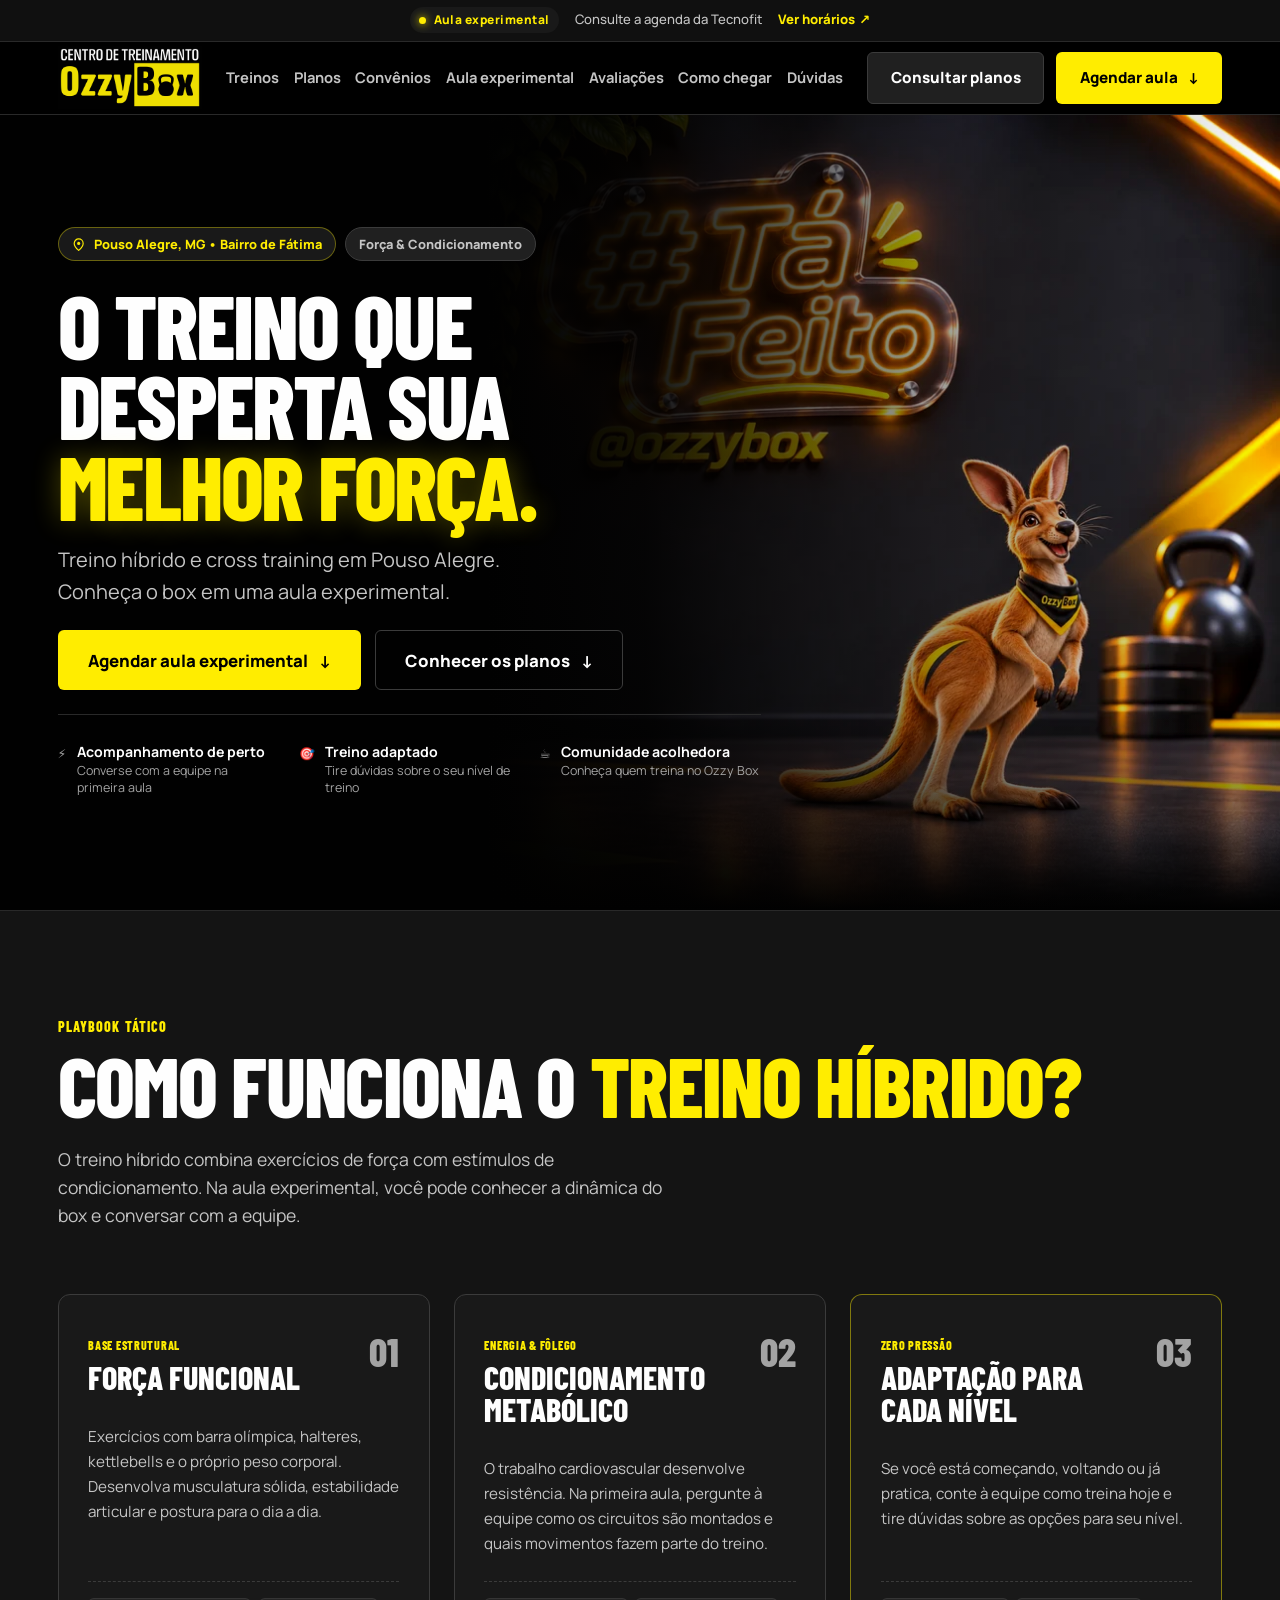
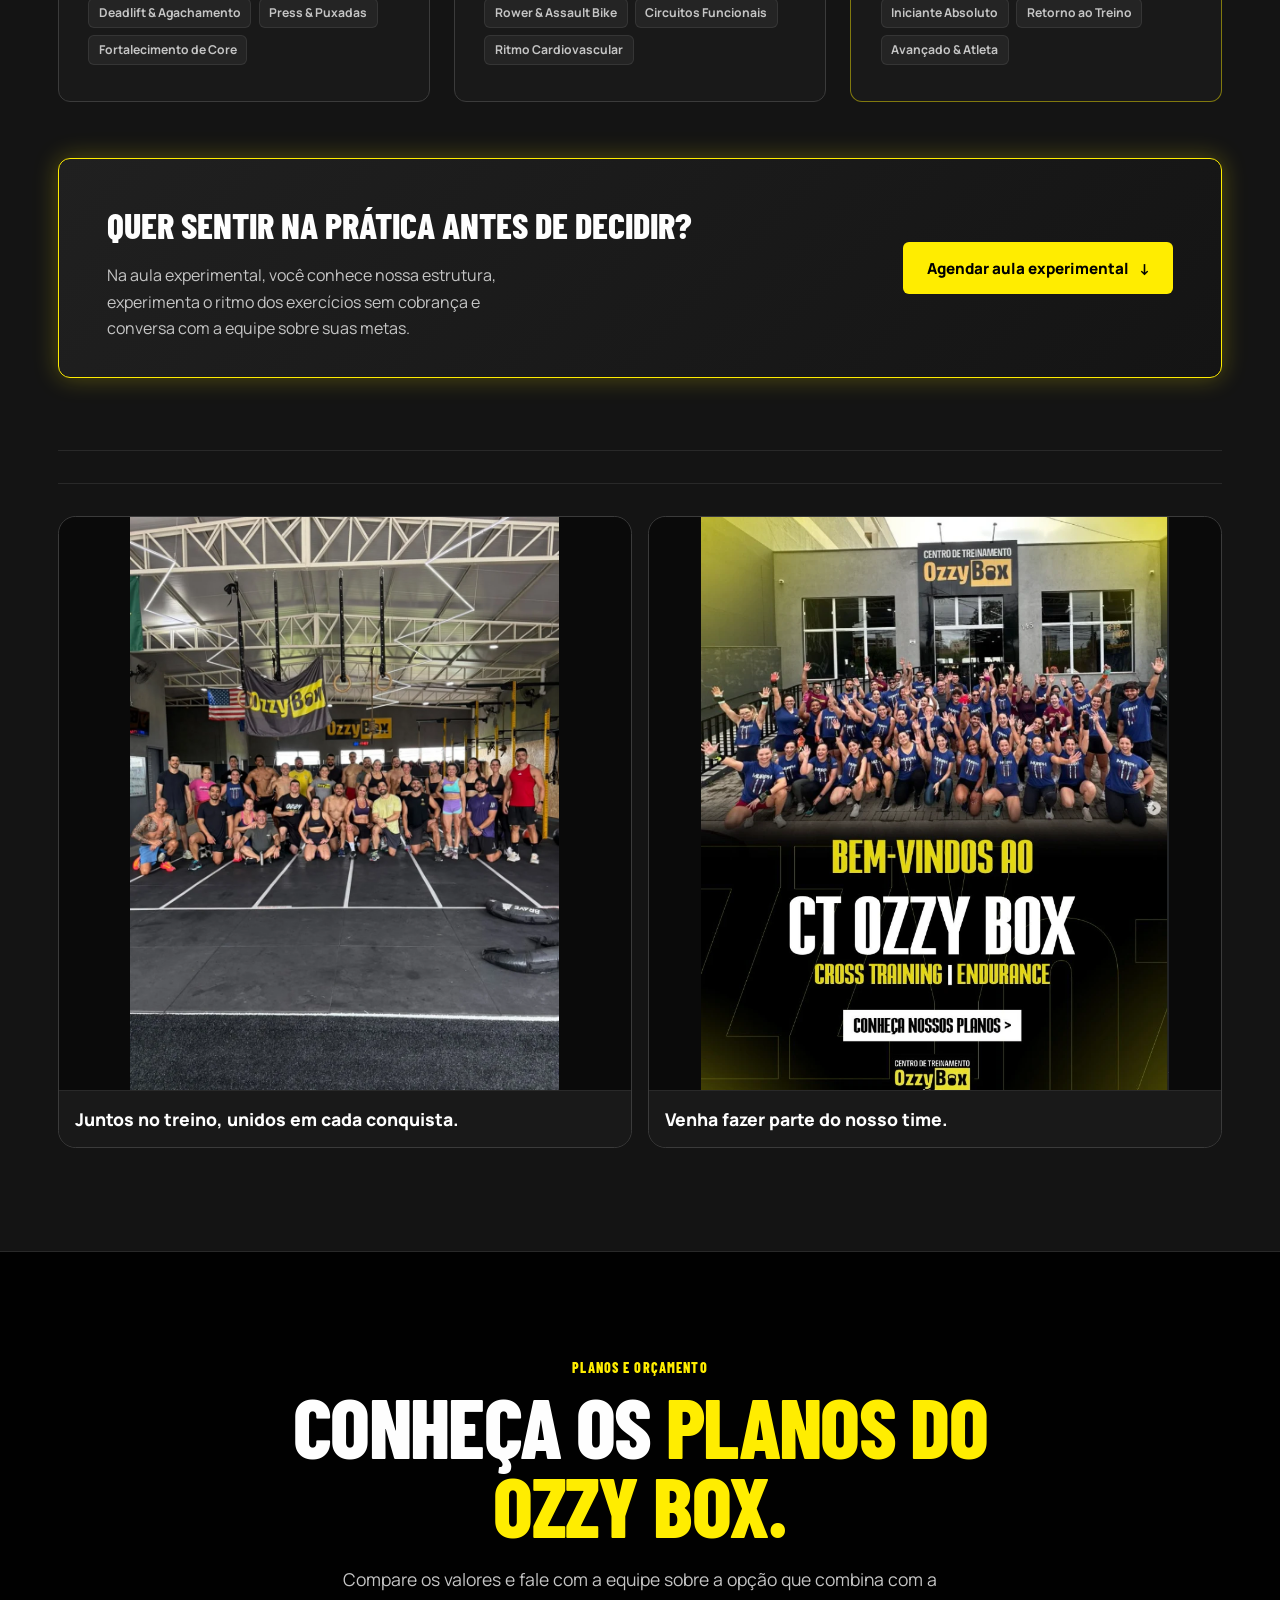
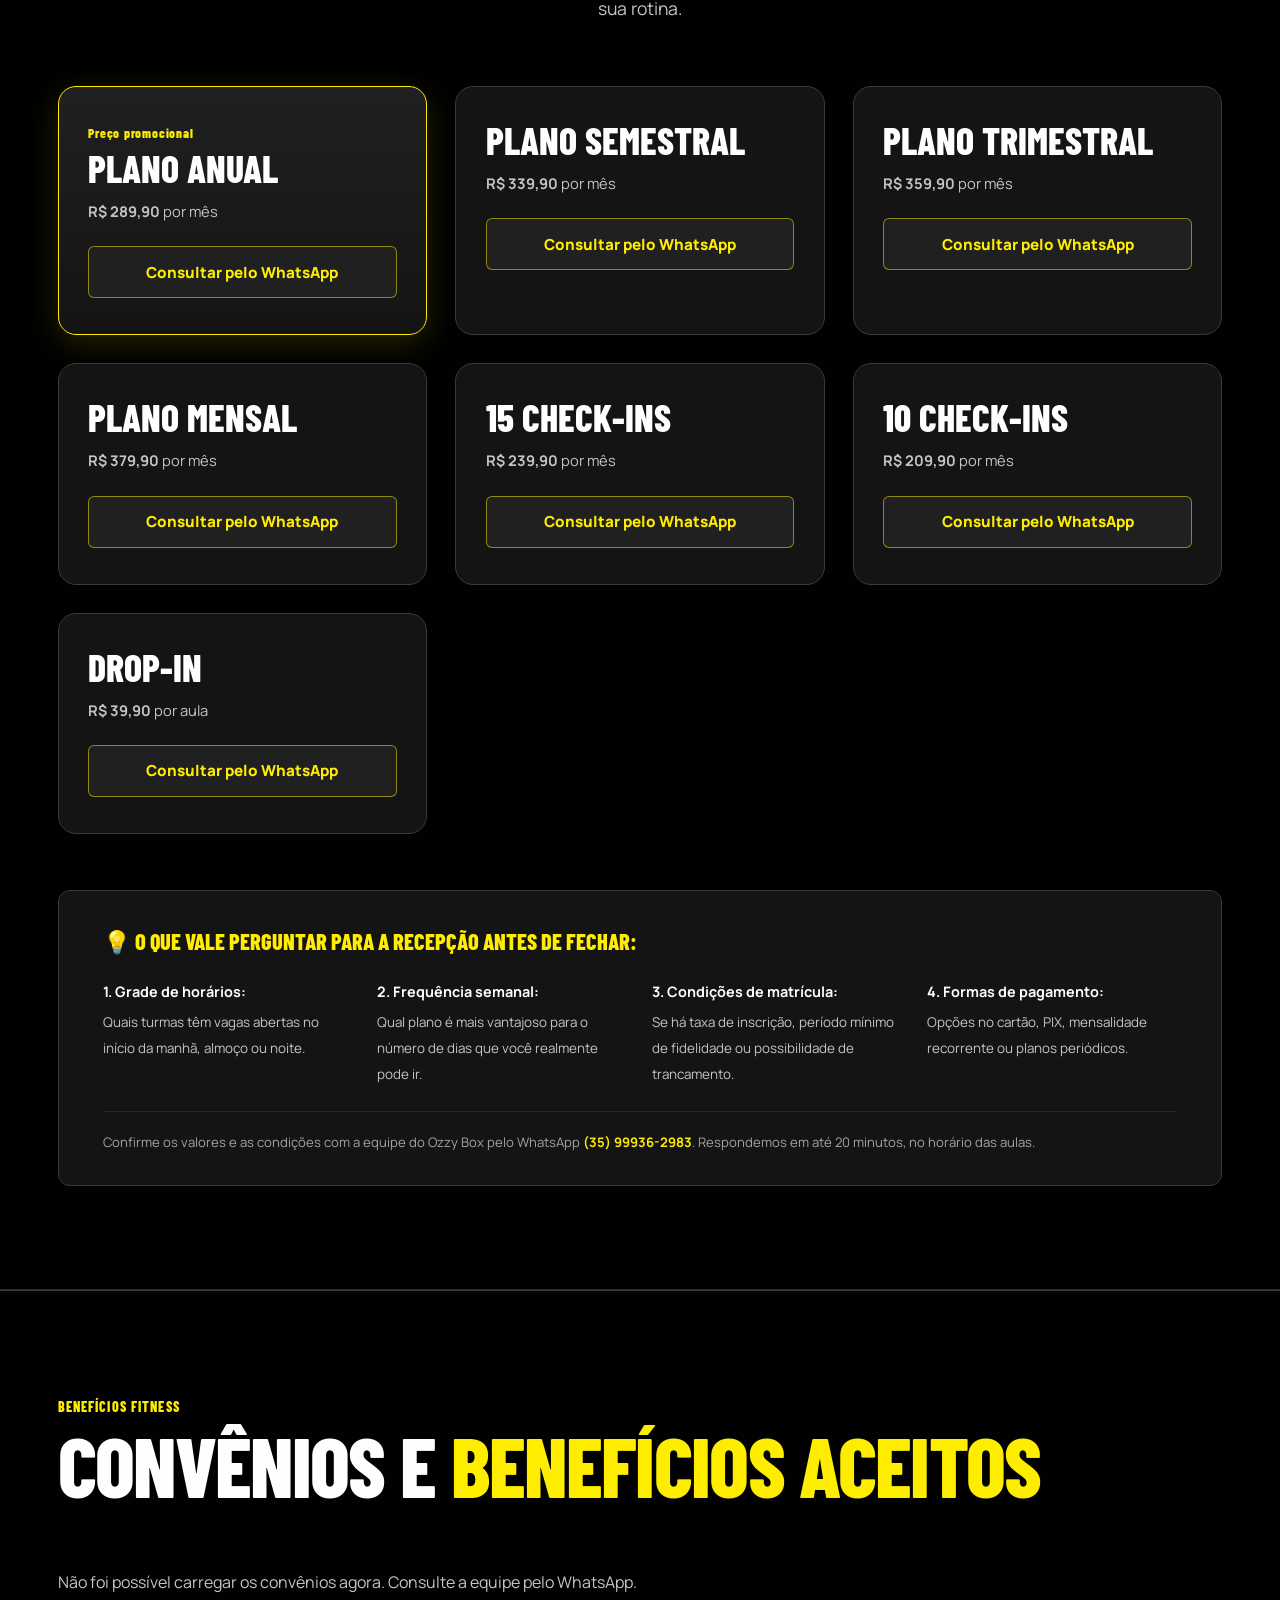
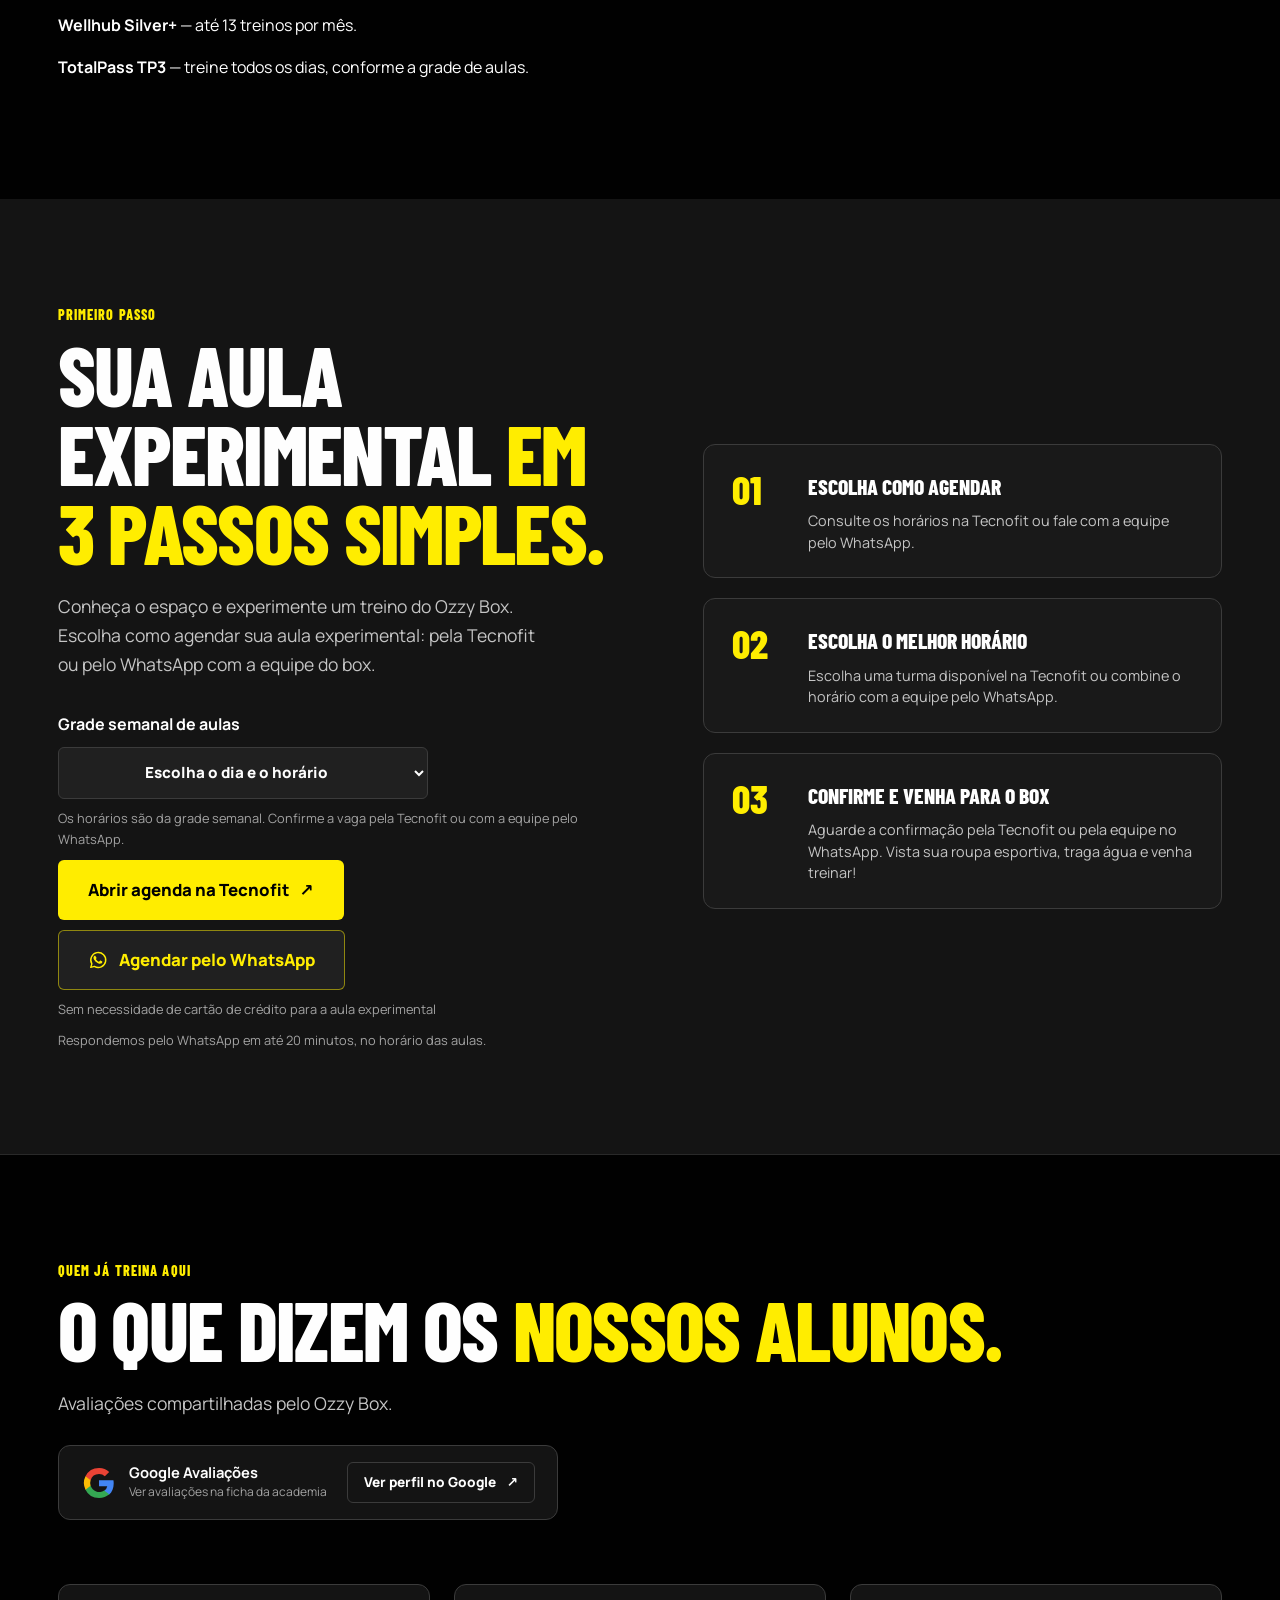
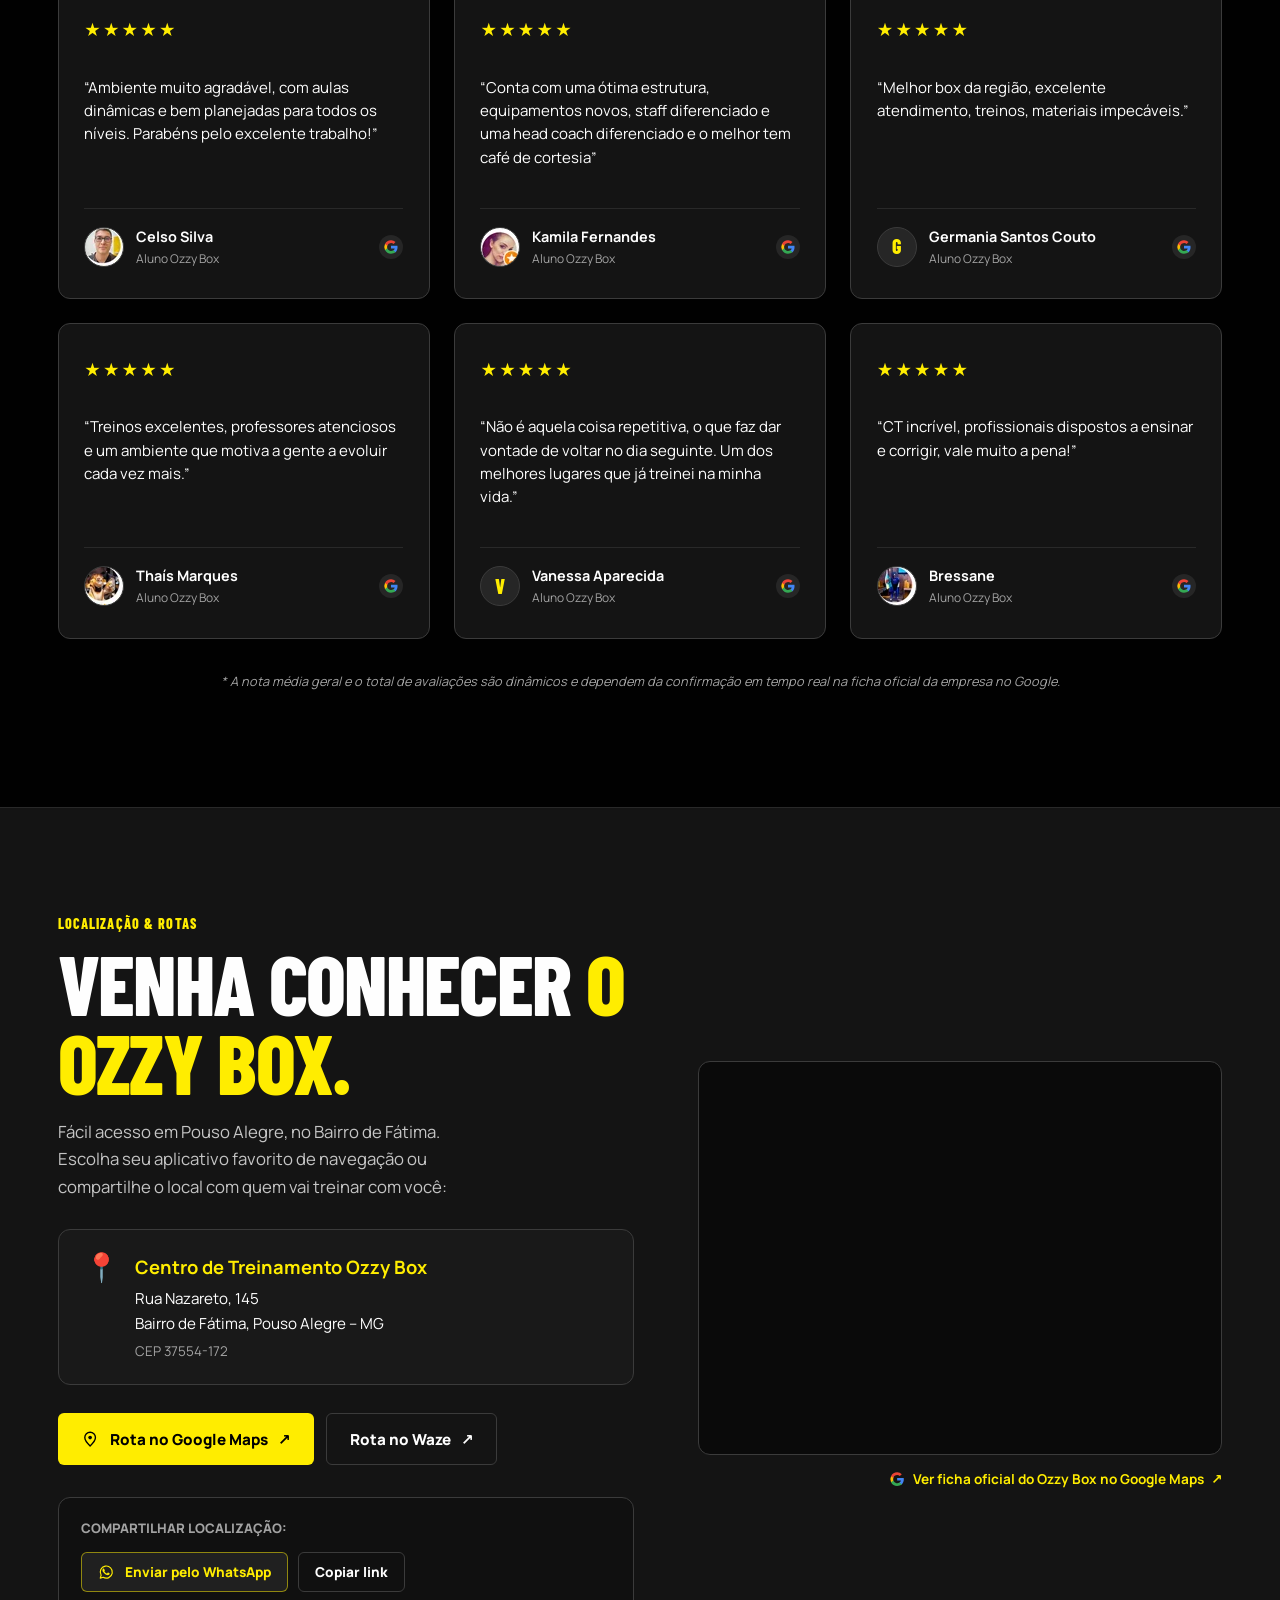
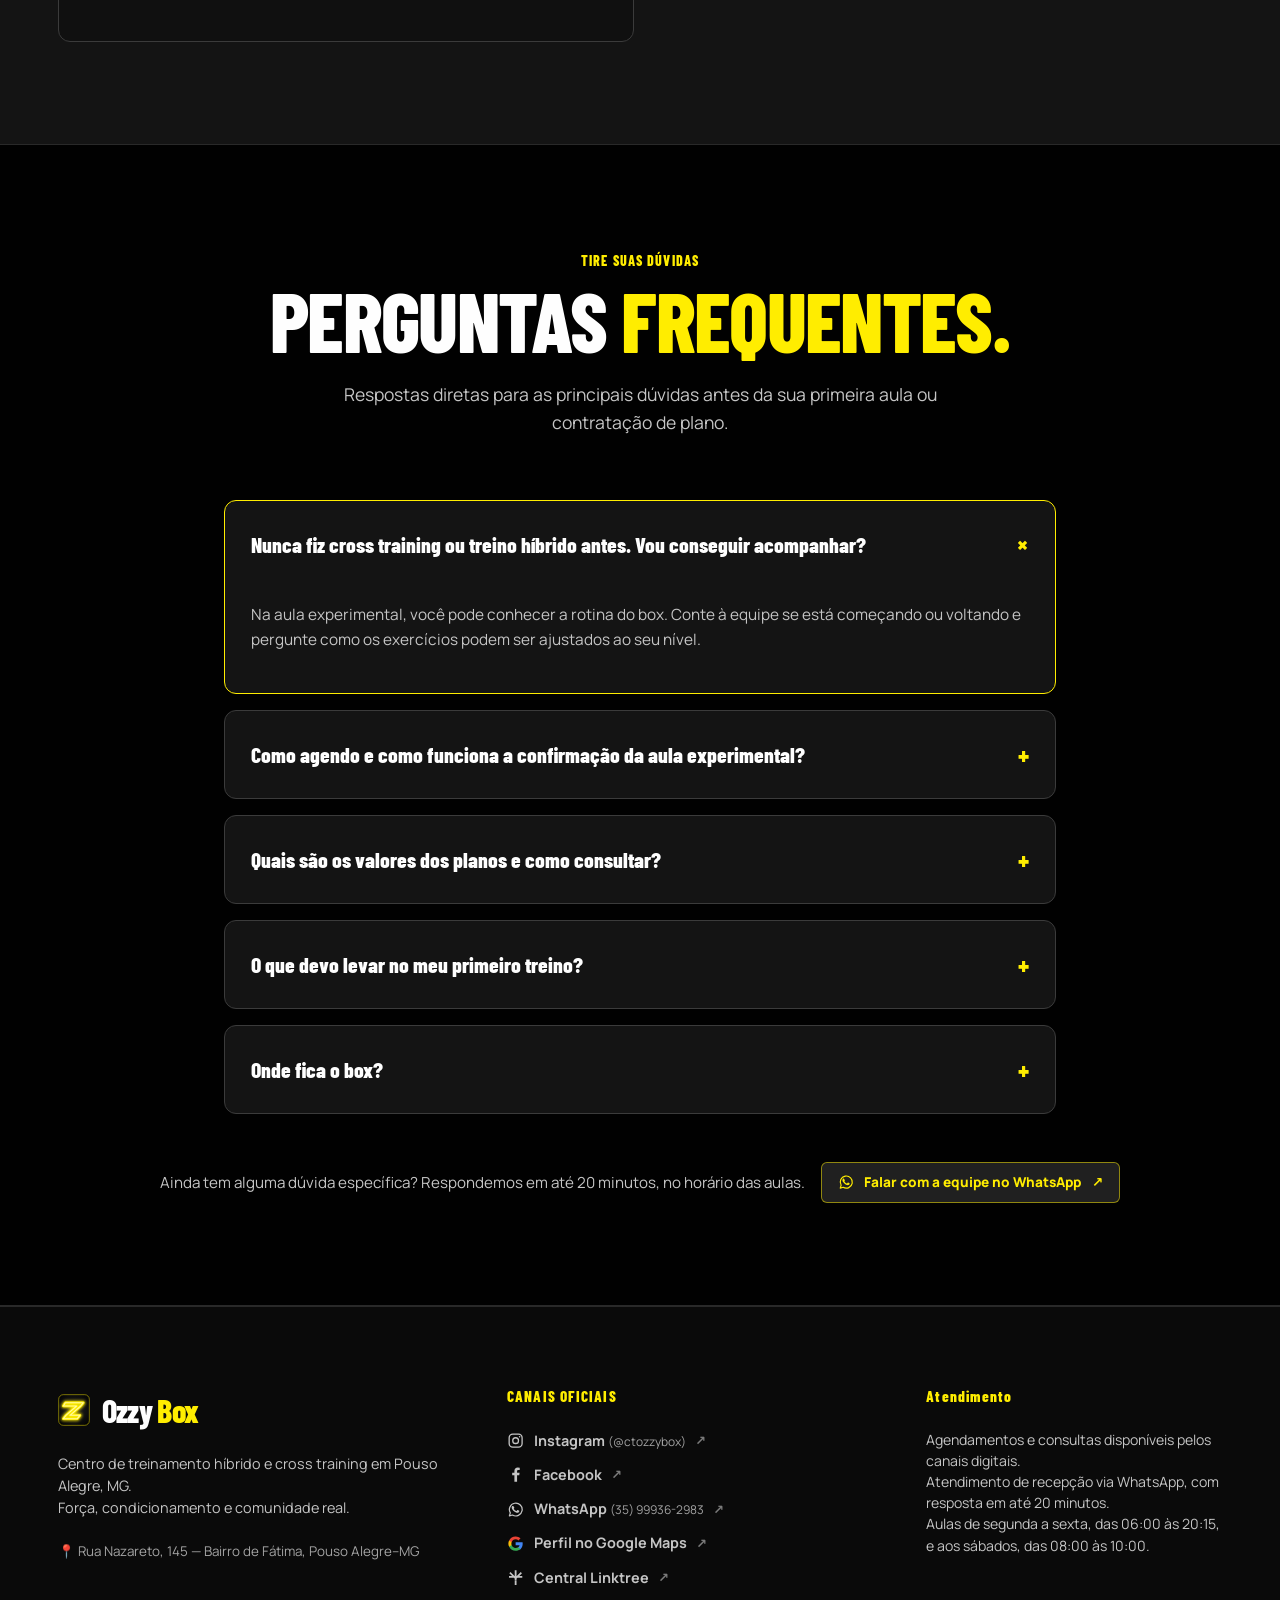
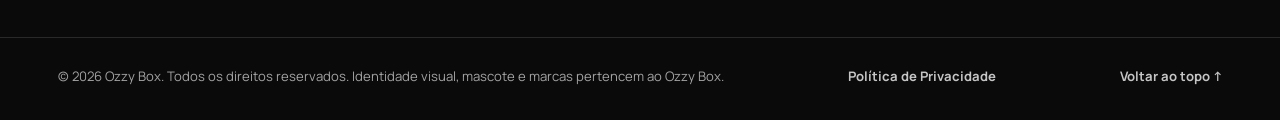
==== index.html @ d25b9f48 "Adiciona arte de boas-vindas ao lado da foto da equipe" ====
<!doctype html>
<html lang="pt-BR">
<head>
  <meta charset="utf-8">
  <meta name="viewport" content="width=device-width, initial-scale=1">
  <meta name="description" content="Ozzy Box — Centro de treinamento híbrido e cross training em Pouso Alegre, MG. Agende sua aula experimental na Tecnofit e consulte planos pelo WhatsApp.">
  <link rel="canonical" href="https://ctozzybox.com.br/">
  <meta property="og:url" content="https://ctozzybox.com.br/">
  <meta property="og:image" content="https://ctozzybox.com.br/assets/compartilhamento.jpg">
  <meta property="og:image:width" content="1200">
  <meta property="og:image:height" content="1200">
  <meta property="og:image:type" content="image/jpeg">
  <meta property="og:image:alt" content="Mascote canguru do Ozzy Box ao lado do letreiro Tá Feito.">
  <meta name="theme-color" content="#010101">
  <meta property="og:title" content="Ozzy Box | Treino Híbrido em Pouso Alegre">
  <meta property="og:description" content="Força, condicionamento e comunidade em Pouso Alegre. Agende sua aula experimental e encontre o plano certo para a sua rotina.">
  <meta property="og:type" content="website">
  <meta property="og:locale" content="pt_BR">
  <meta property="og:site_name" content="Ozzy Box">
  <meta name="twitter:card" content="summary">
  <meta name="twitter:title" content="Ozzy Box | Treino Híbrido em Pouso Alegre">
  <meta name="twitter:image" content="https://ctozzybox.com.br/assets/compartilhamento.jpg">
  <link rel="icon" href="assets/mark.svg" type="image/svg+xml">
  <link rel="stylesheet" href="style.css?v=20261114">
  <script type="application/ld+json">
  {
    "@context": "https://schema.org",
    "@type": "ExerciseGym",
    "@id": "https://ctozzybox.com.br/#academia",
    "name": "Centro de Treinamento Ozzy Box",
    "alternateName": "Ozzy Box",
    "url": "https://ctozzybox.com.br/",
    "image": "https://ctozzybox.com.br/assets/compartilhamento.jpg",
    "logo": "https://ctozzybox.com.br/assets/logo-ozzybox.png",
    "priceRange": "R$ 39,90 – R$ 379,90",
    "currenciesAccepted": "BRL",
    "description": "Centro de treinamento híbrido e cross training em Pouso Alegre, MG.",
    "telephone": "+55-35-99936-2983",
    "address": {
      "@type": "PostalAddress",
      "streetAddress": "Rua Nazareto, 145, Bairro de Fátima",
      "addressLocality": "Pouso Alegre",
      "addressRegion": "MG",
      "postalCode": "37554-172",
      "addressCountry": "BR"
    },
    "geo": {
      "@type": "GeoCoordinates",
      "latitude": -22.2260515,
      "longitude": -45.922969
    },
    "openingHoursSpecification": [
      {
        "@type": "OpeningHoursSpecification",
        "dayOfWeek": ["Monday", "Tuesday", "Wednesday", "Thursday", "Friday"],
        "opens": "06:00",
        "closes": "21:15"
      },
      {
        "@type": "OpeningHoursSpecification",
        "dayOfWeek": "Saturday",
        "opens": "08:00",
        "closes": "11:00"
      }
    ],
    "hasMap": "https://share.google/g6cbvBqnA2j05sSpQ",
    "sameAs": [
      "https://www.instagram.com/ctozzybox/",
      "https://www.facebook.com/profile.php?id=61562041643680",
      "https://linktr.ee/ctozzybox",
      "https://share.google/g6cbvBqnA2j05sSpQ"
    ]
  }
  </script>
  <script type="application/ld+json">
{
  "@context": "https://schema.org",
  "@type": "FAQPage",
  "mainEntity": [
    {
      "@type": "Question",
      "name": "Nunca fiz cross training ou treino híbrido antes. Vou conseguir acompanhar?",
      "acceptedAnswer": {
        "@type": "Answer",
        "text": "Na aula experimental, você pode conhecer a rotina do box. Conte à equipe se está começando ou voltando e pergunte como os exercícios podem ser ajustados ao seu nível."
      }
    },
    {
      "@type": "Question",
      "name": "Como agendo e como funciona a confirmação da aula experimental?",
      "acceptedAnswer": {
        "@type": "Answer",
        "text": "Na seção Aula experimental, escolha a Tecnofit para consultar horários e confirmar na plataforma ou fale com a equipe pelo WhatsApp para combinar a aula."
      }
    },
    {
      "@type": "Question",
      "name": "Quais são os valores dos planos e como consultar?",
      "acceptedAnswer": {
        "@type": "Answer",
        "text": "Os valores estão na seção Planos: do drop-in (R$ 39,90 por aula) ao plano mensal (R$ 379,90 por mês), com preço menor nos planos de maior duração. Em cada plano, o botão do WhatsApp abre uma mensagem pronta para a equipe confirmar condições de matrícula e formas de pagamento."
      }
    },
    {
      "@type": "Question",
      "name": "O que devo levar no meu primeiro treino?",
      "acceptedAnswer": {
        "@type": "Answer",
        "text": "Venha com roupa esportiva e traga sua garrafa de água. Se tiver outra dúvida sobre o que vestir ou levar, confirme com a equipe do Ozzy Box antes da aula."
      }
    },
    {
      "@type": "Question",
      "name": "Onde fica o box?",
      "acceptedAnswer": {
        "@type": "Answer",
        "text": "Estamos na Rua Nazareto, 145, no Bairro de Fátima em Pouso Alegre–MG (CEP 37554-172). Abra Como chegar para ver o mapa e escolher o aplicativo de rota."
      }
    }
  ]
}
  </script>
  <script src="site.js?v=20261114" defer></script>
  <script src="beneficios.js?v=20261114" defer></script>
  <title>Ozzy Box | Treino Híbrido e Cross Training em Pouso Alegre</title>
</head>
<body id="inicio">
  <a class="skip" href="#conteudo">Ir para o conteúdo principal</a>

  <!-- Ticker atlético estilo Oddball com status e aviso de vagas -->
  <aside class="top-ticker" aria-label="Avisos rápidos do Ozzy Box">
    <div class="shell ticker-inner">
      <span class="ticker-badge"><span class="ticker-pulse" aria-hidden="true"></span> Aula experimental</span>
      <span class="ticker-text">Consulte a agenda da Tecnofit</span>
      <a class="ticker-link" href="https://app.tecnofit.com.br/tfRedirect?u=03820F0F6B6A" target="_blank" rel="noopener noreferrer">Ver horários <span aria-hidden="true">↗</span></a>
    </div>
  </aside>

  <!-- Cabeçalho principal com navegação lógica e canal rápido -->
  <header class="header">
    <div class="shell header-inner">
      <a class="brand" href="#inicio" aria-label="Ozzy Box, início">
        <img src="assets/logo-ozzybox.png" alt="" width="840" height="364">
      </a>

      <nav class="nav" aria-label="Navegação principal">
        <a href="#treinos">Treinos</a>
        <a href="#planos">Planos</a>
        <a href="#convenios">Convênios</a>
        <a href="#primeira-aula">Aula experimental</a>
        <a href="#avaliacoes">Avaliações</a>
        <a href="#visita">Como chegar</a>
        <a href="#faq">Dúvidas</a>
      </nav>

      <details class="mobile-menu">
        <summary>Menu</summary>
        <nav aria-label="Navegação em telas menores">
          <a href="#treinos">Treino híbrido</a>
          <a href="#planos">Planos</a>
          <a href="#convenios">Convênios</a>
          <a href="#primeira-aula">Aula experimental</a>
          <a href="#avaliacoes">Avaliações</a>
          <a href="#visita">Como chegar</a>
          <a href="#faq">Dúvidas</a>
        </nav>
      </details>
      <div class="header-actions">
        <a class="button button--secondary header-cta-secondary" href="#planos">Consultar planos</a>
        <a class="button button--primary header-cta-primary" href="#primeira-aula">
          Agendar aula <span aria-hidden="true">↓</span>
        </a>
      </div>
    </div>
  </header>

  <main id="conteudo">
    <!-- HERO: Abertura inspirada em Nopal (push-in suave) + Oddball (energia atlética/tática) -->
    <section class="hero" aria-labelledby="hero-title">
      <div class="shell hero-shell">
        <div class="hero-copy">
          <div class="hero-tag-group">
            <span class="hero-location-pill">
              <svg class="icon-inline" aria-hidden="true" focusable="false"><use href="assets/platform-icons.svg#maps"/></svg>
              Pouso Alegre, MG • Bairro de Fátima
            </span>
            <span class="hero-modality-pill">Força &amp; Condicionamento</span>
          </div>

          <h1 id="hero-title" class="hero-headline">
            O treino que <br>desperta sua <br><em>melhor força.</em>
          </h1>

          <p class="hero-lead">
            Treino híbrido e cross training em Pouso Alegre. Conheça o box em uma aula experimental.
          </p>

          <div class="hero-actions">
            <a class="button button--primary button--large hero-primary-action" href="#primeira-aula">
              <span>Agendar aula experimental</span>
              <span class="btn-arrow" aria-hidden="true">↓</span>
            </a>
            <a class="button button--outline button--large hero-secondary-action" href="#planos">
              <span>Conhecer os planos</span>
              <span class="btn-arrow" aria-hidden="true">↓</span>
            </a>
          </div>

          <!-- Playbook tático rápido (badges de confiança no primeiro scroll) -->
          <ul class="hero-features" aria-label="Diferenciais do Ozzy Box">
            <li>
              <span class="feature-icon" aria-hidden="true">⚡</span>
              <div>
                <strong>Acompanhamento de perto</strong>
                <span>Converse com a equipe na primeira aula</span>
              </div>
            </li>
            <li>
              <span class="feature-icon" aria-hidden="true">🎯</span>
              <div>
                <strong>Treino adaptado</strong>
                <span>Tire dúvidas sobre o seu nível de treino</span>
              </div>
            </li>
            <li>
              <span class="feature-icon" aria-hidden="true">☕</span>
              <div>
                <strong>Comunidade acolhedora</strong>
                <span>Conheça quem treina no Ozzy Box</span>
              </div>
            </li>
          </ul>
        </div>
      </div>
      <div class="hero-art-container">
        <figure class="hero-art">
          <img src="assets/mascote-reduzido.webp" srcset="assets/mascote-reduzido-800.webp 800w, assets/mascote-reduzido.webp 1254w" sizes="(min-width: 1025px) 62vw, (min-width: 769px) 55vw, min(100vw, 576px)" alt="Mascote canguru do Ozzy Box com bandana preta e amarela, ao lado do letreiro Tá Feito." width="1254" height="1254" fetchpriority="high">
        </figure>
        <div class="hero-backdrop-gradient"></div>
      </div>
    </section>

    <!-- SEÇÃO TREINO E COMUNIDADE: Playbook tático + Explicação Descomplicada + Galeria Oficial -->
    <section class="training-section" id="treinos" aria-labelledby="treinos-heading">
      <div class="shell">
        <header class="section-header">
          <div class="section-tag">PLAYBOOK TÁTICO</div>
          <h2 id="treinos-heading" class="section-title">Como funciona o <em>Treino Híbrido?</em></h2>
          <p class="section-subtitle">
            O treino híbrido combina exercícios de força com estímulos de condicionamento. Na aula experimental, você pode conhecer a dinâmica do box e conversar com a equipe.
          </p>
        </header>

        <!-- 3 Pilares do Treino Híbrido -->
        <div class="tactical-grid">
          <article class="tactical-card">
            <div class="tactical-number" aria-hidden="true">01</div>
            <div class="tactical-header">
              <span class="tactical-badge">BASE ESTRUTURAL</span>
              <h3>Força Funcional</h3>
            </div>
            <p>
              Exercícios com barra olímpica, halteres, kettlebells e o próprio peso corporal. Desenvolva musculatura sólida, estabilidade articular e postura para o dia a dia.
            </p>
            <ul class="tactical-tags" aria-label="Componentes de força">
              <li>Deadlift &amp; Agachamento</li>
              <li>Press &amp; Puxadas</li>
              <li>Fortalecimento de Core</li>
            </ul>
          </article>

          <article class="tactical-card">
            <div class="tactical-number" aria-hidden="true">02</div>
            <div class="tactical-header">
              <span class="tactical-badge">ENERGIA &amp; FÔLEGO</span>
              <h3>Condicionamento Metabólico</h3>
            </div>
            <p>
              O trabalho cardiovascular desenvolve resistência. Na primeira aula, pergunte à equipe como os circuitos são montados e quais movimentos fazem parte do treino.
            </p>
            <ul class="tactical-tags" aria-label="Componentes de condicionamento">
              <li>Rower &amp; Assault Bike</li>
              <li>Circuitos Funcionais</li>
              <li>Ritmo Cardiovascular</li>
            </ul>
          </article>

          <article class="tactical-card tactical-card--highlight">
            <div class="tactical-number" aria-hidden="true">03</div>
            <div class="tactical-header">
              <span class="tactical-badge">ZERO PRESSÃO</span>
              <h3>Adaptação para Cada Nível</h3>
            </div>
            <p>
              Se você está começando, voltando ou já pratica, conte à equipe como treina hoje e tire dúvidas sobre as opções para seu nível.
            </p>
            <ul class="tactical-tags" aria-label="Componentes de acolhimento">
              <li>Iniciante Absoluto</li>
              <li>Retorno ao Treino</li>
              <li>Avançado &amp; Atleta</li>
            </ul>
          </article>
        </div>

        <!-- Banner de incentivo à aula experimental -->
        <div class="trial-callout">
          <div class="trial-callout-content">
            <h3>Quer sentir na prática antes de decidir?</h3>
            <p>
              Na aula experimental, você conhece nossa estrutura, experimenta o ritmo dos exercícios sem cobrança e conversa com a equipe sobre suas metas.
            </p>
          </div>
          <div class="trial-callout-action">
            <a class="button button--primary" href="#primeira-aula">
              Agendar aula experimental <span aria-hidden="true">↓</span>
            </a>
          </div>
        </div>

        <div class="community-block">
          <div class="community-block" aria-label="Nosso time no Ozzy Box">
            <div class="gallery-cards">
              <figure class="gallery-card gallery-card--wide">
              <div class="gallery-media-frame"><img src="assets/equipe-1.webp" alt="Alunos e equipe reunidos no espaço de treinos do Ozzy Box." width="960" height="1280" loading="lazy" decoding="async"></div>
                <figcaption><div class="caption-title">Juntos no treino, unidos em cada conquista.</div></figcaption>
              </figure>
              <figure class="gallery-card">
                <div class="gallery-media-frame"><img src="assets/boas-vindas.webp" alt="Turma na fachada do Ozzy Box e arte de boas-vindas com convite para conhecer os planos." width="787" height="962" loading="lazy" decoding="async"></div>
                <figcaption><div class="caption-title">Venha fazer parte do nosso time.</div></figcaption>
              </figure>
            </div>

          </div>
        </div>
      </div>
    </section>

    <!-- SEÇÃO PLANOS E ORÇAMENTO: Seção Central com Intenções de Consulta & WhatsApp Pré-configurado -->
    <section class="plans-section" id="planos" aria-labelledby="planos-heading">
      <div class="shell">
        <header class="section-header section-header--center">
          <div class="section-tag section-tag--gold">PLANOS E ORÇAMENTO</div>
          <h2 id="planos-heading" class="section-title">Conheça os <em>planos do Ozzy Box.</em></h2>
          <p class="section-subtitle">
            Compare os valores e fale com a equipe sobre a opção que combina com a sua rotina.
          </p>
        </header>

        <div class="plans-grid">
          <article class="plan-card plan-card--featured">
            <div class="plan-card-tag">Preço promocional</div>
            <h3 class="plan-card-title">Plano anual</h3>
            <p class="plan-card-desc"><strong>R$ 289,90</strong> por mês</p>
            <a class="button button--whatsapp plan-btn" href="https://wa.me/553599362983?text=Ol%C3%A1%21%20Gostaria%20de%20saber%20mais%20sobre%20Plano%20anual%20por%20R%24%20289%2C90%20por%20m%C3%AAs%20no%20Ozzy%20Box." aria-label="Consultar Plano anual por R$ 289,90 por mês pelo WhatsApp" target="_blank" rel="noopener noreferrer">
              Consultar pelo WhatsApp
            </a>
          </article>
          <article class="plan-card">
            <h3 class="plan-card-title">Plano semestral</h3>
            <p class="plan-card-desc"><strong>R$ 339,90</strong> por mês</p>
            <a class="button button--whatsapp plan-btn" href="https://wa.me/553599362983?text=Ol%C3%A1%21%20Gostaria%20de%20saber%20mais%20sobre%20Plano%20semestral%20por%20R%24%20339%2C90%20por%20m%C3%AAs%20no%20Ozzy%20Box." aria-label="Consultar Plano semestral por R$ 339,90 por mês pelo WhatsApp" target="_blank" rel="noopener noreferrer">
              Consultar pelo WhatsApp
            </a>
          </article>
          <article class="plan-card">
            <h3 class="plan-card-title">Plano trimestral</h3>
            <p class="plan-card-desc"><strong>R$ 359,90</strong> por mês</p>
            <a class="button button--whatsapp plan-btn" href="https://wa.me/553599362983?text=Ol%C3%A1%21%20Gostaria%20de%20saber%20mais%20sobre%20Plano%20trimestral%20por%20R%24%20359%2C90%20por%20m%C3%AAs%20no%20Ozzy%20Box." aria-label="Consultar Plano trimestral por R$ 359,90 por mês pelo WhatsApp" target="_blank" rel="noopener noreferrer">
              Consultar pelo WhatsApp
            </a>
          </article>
          <article class="plan-card">
            <h3 class="plan-card-title">Plano mensal</h3>
            <p class="plan-card-desc"><strong>R$ 379,90</strong> por mês</p>
            <a class="button button--whatsapp plan-btn" href="https://wa.me/553599362983?text=Ol%C3%A1%21%20Gostaria%20de%20saber%20mais%20sobre%20Plano%20mensal%20por%20R%24%20379%2C90%20por%20m%C3%AAs%20no%20Ozzy%20Box." aria-label="Consultar Plano mensal por R$ 379,90 por mês pelo WhatsApp" target="_blank" rel="noopener noreferrer">
              Consultar pelo WhatsApp
            </a>
          </article>
          <article class="plan-card">
            <h3 class="plan-card-title">15 check-ins</h3>
            <p class="plan-card-desc"><strong>R$ 239,90</strong> por mês</p>
            <a class="button button--whatsapp plan-btn" href="https://wa.me/553599362983?text=Ol%C3%A1%21%20Gostaria%20de%20saber%20mais%20sobre%2015%20check-ins%20por%20R%24%20239%2C90%20por%20m%C3%AAs%20no%20Ozzy%20Box." aria-label="Consultar 15 check-ins por R$ 239,90 por mês pelo WhatsApp" target="_blank" rel="noopener noreferrer">
              Consultar pelo WhatsApp
            </a>
          </article>
          <article class="plan-card">
            <h3 class="plan-card-title">10 check-ins</h3>
            <p class="plan-card-desc"><strong>R$ 209,90</strong> por mês</p>
            <a class="button button--whatsapp plan-btn" href="https://wa.me/553599362983?text=Ol%C3%A1%21%20Gostaria%20de%20saber%20mais%20sobre%2010%20check-ins%20por%20R%24%20209%2C90%20por%20m%C3%AAs%20no%20Ozzy%20Box." aria-label="Consultar 10 check-ins por R$ 209,90 por mês pelo WhatsApp" target="_blank" rel="noopener noreferrer">
              Consultar pelo WhatsApp
            </a>
          </article>
          <article class="plan-card">
            <h3 class="plan-card-title">Drop-in</h3>
            <p class="plan-card-desc"><strong>R$ 39,90</strong> por aula</p>
            <a class="button button--whatsapp plan-btn" href="https://wa.me/553599362983?text=Ol%C3%A1%21%20Gostaria%20de%20saber%20mais%20sobre%20Drop-in%20por%20R%24%2039%2C90%20por%20aula%20no%20Ozzy%20Box." aria-label="Consultar Drop-in por R$ 39,90 por aula pelo WhatsApp" target="_blank" rel="noopener noreferrer">
              Consultar pelo WhatsApp
            </a>
          </article>
        </div>

        <aside class="plans-checklist" aria-label="Checklist antes de contratar seu plano">
          <div class="checklist-header">
            <h4>💡 O que vale perguntar para a recepção antes de fechar:</h4>
          </div>
          <div class="checklist-grid">
            <div class="checklist-item">
              <strong>1. Grade de horários:</strong>
              <span>Quais turmas têm vagas abertas no início da manhã, almoço ou noite.</span>
            </div>
            <div class="checklist-item">
              <strong>2. Frequência semanal:</strong>
              <span>Qual plano é mais vantajoso para o número de dias que você realmente pode ir.</span>
            </div>
            <div class="checklist-item">
              <strong>3. Condições de matrícula:</strong>
              <span>Se há taxa de inscrição, período mínimo de fidelidade ou possibilidade de trancamento.</span>
            </div>
            <div class="checklist-item">
              <strong>4. Formas de pagamento:</strong>
              <span>Opções no cartão, PIX, mensalidade recorrente ou planos periódicos.</span>
            </div>
          </div>
          <p class="checklist-note">
            Confirme os valores e as condições com a equipe do Ozzy Box pelo WhatsApp <a href="https://wa.me/553599362983" target="_blank" rel="noopener noreferrer">(35) 99936-2983</a>. Respondemos em até 20 minutos, no horário das aulas.
          </p>
        </aside>
      </div>
    </section>

    <section class="benefits-section" id="convenios" aria-labelledby="benefits-heading">
      <div class="shell">
        <header class="section-header">
          <div class="section-tag section-tag--gold">BENEFÍCIOS FITNESS</div>
          <h2 id="benefits-heading" class="section-title">Convênios e <em>Benefícios Aceitos</em></h2>
        </header>
        <div class="benefits-filter" hidden>
          <label for="benefits-search">Convênios Aceitos</label>
          <input id="benefits-search" type="search" placeholder="Ex.: Wellhub ou Gympass" aria-describedby="benefits-help">
          <p id="benefits-help">Digite o nome do seu benefício para saber se ele é aceito no Ozzy Box.</p>
        </div>
        <p id="benefits-status" role="status"></p>
        <ul id="benefits-results" class="benefits-grid" aria-label="Benefícios encontrados"></ul>
        <div class="benefits-plan-details">
          <p><strong>Wellhub Silver+</strong> — até 13 treinos por mês.</p>
          <p><strong>TotalPass TP3</strong> — treine todos os dias, conforme a grade de aulas.</p>
        </div>
        <noscript><p>Consulte os convênios com a equipe da <a href="https://wa.me/553599362983" target="_blank" rel="noopener noreferrer">Ozzy Box pelo WhatsApp</a>.</p></noscript>
      </div>
    </section>

    <!-- SEÇÃO AULA EXPERIMENTAL: Passo a passo na Tecnofit + Confirmação Transparente -->
    <section class="trial-section" id="primeira-aula" aria-labelledby="trial-heading">
      <div class="shell trial-inner">
        <div class="trial-info">
          <div class="section-tag section-tag--gold">PRIMEIRO PASSO</div>
          <h2 id="trial-heading" class="section-title">Sua aula experimental <em>em 3 passos simples.</em></h2>
          <p class="trial-description">
            Conheça o espaço e experimente um treino do Ozzy Box. Escolha como agendar sua aula experimental: pela Tecnofit ou pelo WhatsApp com a equipe do box.
          </p>

          <div class="trial-cta-wrap">
            <label for="trial-slot"><strong>Grade semanal de aulas</strong></label>
            <select id="trial-slot" class="button button--secondary" aria-describedby="trial-slot-help">
              <option value="">Escolha o dia e o horário</option>
                <optgroup label="Segunda-feira">
                  <option>Segunda-feira às 06:00 · Endurance</option>
                  <option>Segunda-feira às 07:00 · Cross Training</option>
                  <option>Segunda-feira às 08:00 · Cross Training</option>
                  <option>Segunda-feira às 12:00 · Cross Training</option>
                  <option>Segunda-feira às 16:00 · Cross Training</option>
                  <option>Segunda-feira às 17:15 · Endurance</option>
                  <option>Segunda-feira às 18:15 · Cross Training</option>
                  <option>Segunda-feira às 19:15 · Cross Training</option>
                  <option>Segunda-feira às 20:15 · Cross Training</option>
                </optgroup>
                <optgroup label="Terça-feira">
                  <option>Terça-feira às 06:00 · Cross Training</option>
                  <option>Terça-feira às 07:00 · Endurance</option>
                  <option>Terça-feira às 08:00 · Cross Training</option>
                  <option>Terça-feira às 12:00 · Cross Training</option>
                  <option>Terça-feira às 16:00 · Cross Training</option>
                  <option>Terça-feira às 17:15 · Cross Training</option>
                  <option>Terça-feira às 18:15 · Cross Training</option>
                  <option>Terça-feira às 19:15 · Cross Training</option>
                  <option>Terça-feira às 20:15 · Endurance</option>
                </optgroup>
                <optgroup label="Quarta-feira">
                  <option>Quarta-feira às 06:00 · Cross Training</option>
                  <option>Quarta-feira às 07:00 · Cross Training</option>
                  <option>Quarta-feira às 08:00 · Endurance</option>
                  <option>Quarta-feira às 12:00 · Cross Training</option>
                  <option>Quarta-feira às 16:00 · Cross Training</option>
                  <option>Quarta-feira às 17:15 · Cross Training</option>
                  <option>Quarta-feira às 18:15 · Endurance</option>
                  <option>Quarta-feira às 19:15 · Cross Training</option>
                  <option>Quarta-feira às 20:15 · Cross Training</option>
                </optgroup>
                <optgroup label="Quinta-feira">
                  <option>Quinta-feira às 06:00 · Cross Training</option>
                  <option>Quinta-feira às 07:00 · Endurance</option>
                  <option>Quinta-feira às 08:00 · Cross Training</option>
                  <option>Quinta-feira às 12:00 · Cross Training</option>
                  <option>Quinta-feira às 16:00 · Cross Training</option>
                  <option>Quinta-feira às 17:15 · Endurance</option>
                  <option>Quinta-feira às 18:15 · Cross Training</option>
                  <option>Quinta-feira às 19:15 · Cross Training</option>
                  <option>Quinta-feira às 20:15 · Cross Training</option>
                </optgroup>
                <optgroup label="Sexta-feira">
                  <option>Sexta-feira às 06:00 · Endurance</option>
                  <option>Sexta-feira às 07:00 · Cross Training</option>
                  <option>Sexta-feira às 08:00 · Cross Training</option>
                  <option>Sexta-feira às 12:00 · Cross Training</option>
                  <option>Sexta-feira às 16:00 · Cross Training</option>
                  <option>Sexta-feira às 17:15 · Cross Training</option>
                  <option>Sexta-feira às 18:15 · Cross Training</option>
                  <option>Sexta-feira às 19:15 · Endurance</option>
                  <option>Sexta-feira às 20:15 · Cross Training</option>
                </optgroup>
                <optgroup label="Sábado">
                  <option>Sábado às 08:00 · Yoga</option>
                  <option>Sábado às 09:00 · Endurance</option>
                  <option>Sábado às 10:00 · Cross Training</option>
                </optgroup>
            </select>
            <span id="trial-slot-help" class="trial-note">Os horários são da grade semanal. Confirme a vaga pela Tecnofit ou com a equipe pelo WhatsApp.</span>
            <a class="button button--primary button--large" href="https://app.tecnofit.com.br/tfRedirect?u=03820F0F6B6A" target="_blank" rel="noopener noreferrer">
              <span>Abrir agenda na Tecnofit</span>
              <span class="btn-arrow" aria-hidden="true">↗</span>
            </a>
            <a id="trial-whatsapp" class="button button--whatsapp button--large" href="https://wa.me/553599362983?text=Ol%C3%A1!%20Gostaria%20de%20agendar%20uma%20aula%20experimental%20no%20Ozzy%20Box.%20Quais%20hor%C3%A1rios%20est%C3%A3o%20dispon%C3%ADveis%3F" target="_blank" rel="noopener noreferrer">
              <svg class="icon-inline" aria-hidden="true" focusable="false"><use href="assets/platform-icons.svg#whatsapp"/></svg>
              <span>Agendar pelo WhatsApp</span>
            </a>
            <span class="trial-note">Sem necessidade de cartão de crédito para a aula experimental</span>
            <span class="trial-note response-time">Respondemos pelo WhatsApp em até 20 minutos, no horário das aulas.</span>
          </div>
        </div>

        <ol class="trial-steps" aria-label="Passo a passo para agendar a aula">
          <li class="trial-step-card">
            <span class="step-num" aria-hidden="true">01</span>
            <div class="step-content">
              <strong>Escolha como agendar</strong>
              <p>Consulte os horários na Tecnofit ou fale com a equipe pelo WhatsApp.</p>
            </div>
          </li>
          <li class="trial-step-card">
            <span class="step-num" aria-hidden="true">02</span>
            <div class="step-content">
              <strong>Escolha o melhor horário</strong>
              <p>Escolha uma turma disponível na Tecnofit ou combine o horário com a equipe pelo WhatsApp.</p>
            </div>
          </li>
          <li class="trial-step-card">
            <span class="step-num" aria-hidden="true">03</span>
            <div class="step-content">
              <strong>Confirme e venha para o Box</strong>
              <p>Aguarde a confirmação pela Tecnofit ou pela equipe no WhatsApp. Vista sua roupa esportiva, traga água e venha treinar!</p>
            </div>
          </li>
        </ol>
      </div>
    </section>

    <!-- SEÇÃO AVALIAÇÕES: As 6 avaliações preservadas + G colorido + link do perfil Google -->
    <section class="reviews-section" id="avaliacoes" aria-labelledby="avaliacoes-heading">
      <div class="shell">
        <header class="reviews-header">
          <div>
            <div class="section-tag">QUEM JÁ TREINA AQUI</div>
            <h2 id="avaliacoes-heading" class="section-title">O que dizem os <em>nossos alunos.</em></h2>
            <p class="section-subtitle">
              Avaliações compartilhadas pelo Ozzy Box.
            </p>
          </div>
          <div class="reviews-badge-card">
            <div class="google-origin-badge">
              <svg class="google-logo" aria-hidden="true" focusable="false"><use href="assets/platform-icons.svg#google"/></svg>
              <div>
                <strong>Google Avaliações</strong>
                <span>Ver avaliações na ficha da academia</span>
              </div>
            </div>
            <a class="button button--outline button--small" href="https://share.google/g6cbvBqnA2j05sSpQ" target="_blank" rel="noopener noreferrer">
              Ver perfil no Google <span aria-hidden="true">↗</span>
            </a>
          </div>
        </header>

        <!-- Grade com as 6 avaliações oficiais -->
        <div class="reviews-grid">
          <!-- 1. Celso Silva -->
          <article class="review-card">
            <div class="review-stars" aria-label="Avaliação 5 de 5 estrelas">
              <span aria-hidden="true">★★★★★</span>
              <span class="visually-hidden">5 de 5 estrelas</span>
            </div>
            <blockquote>
              <p>“Ambiente muito agradável, com aulas dinâmicas e bem planejadas para todos os níveis. Parabéns pelo excelente trabalho!”</p>
            </blockquote>
            <footer class="review-author">
              <span class="review-avatar review-avatar--celso" aria-hidden="true"></span>
              <div class="author-details">
                <strong>Celso Silva</strong>
                <span>Aluno Ozzy Box</span>
              </div>
              <span class="review-source" title="Avaliação verificada no Google">
                <svg class="icon-inline" aria-hidden="true" focusable="false"><use href="assets/platform-icons.svg#google"/></svg>
              </span>
            </footer>
          </article>

          <!-- 2. Kamila Fernandes -->
          <article class="review-card">
            <div class="review-stars" aria-label="Avaliação 5 de 5 estrelas">
              <span aria-hidden="true">★★★★★</span>
              <span class="visually-hidden">5 de 5 estrelas</span>
            </div>
            <blockquote>
              <p>“Conta com uma ótima estrutura, equipamentos novos, staff diferenciado e uma head coach diferenciado e o melhor tem café de cortesia”</p>
            </blockquote>
            <footer class="review-author">
              <span class="review-avatar review-avatar--kamila" aria-hidden="true"></span>
              <div class="author-details">
                <strong>Kamila Fernandes</strong>
                <span>Aluno Ozzy Box</span>
              </div>
              <span class="review-source" title="Avaliação verificada no Google">
                <svg class="icon-inline" aria-hidden="true" focusable="false"><use href="assets/platform-icons.svg#google"/></svg>
              </span>
            </footer>
          </article>

          <!-- 3. Germania Santos Couto -->
          <article class="review-card">
            <div class="review-stars" aria-label="Avaliação 5 de 5 estrelas">
              <span aria-hidden="true">★★★★★</span>
              <span class="visually-hidden">5 de 5 estrelas</span>
            </div>
            <blockquote>
              <p>“Melhor box da região, excelente atendimento, treinos, materiais impecáveis.”</p>
            </blockquote>
            <footer class="review-author">
              <span class="review-avatar review-avatar--initial" aria-hidden="true">G</span>
              <div class="author-details">
                <strong>Germania Santos Couto</strong>
                <span>Aluno Ozzy Box</span>
              </div>
              <span class="review-source" title="Avaliação verificada no Google">
                <svg class="icon-inline" aria-hidden="true" focusable="false"><use href="assets/platform-icons.svg#google"/></svg>
              </span>
            </footer>
          </article>

          <!-- 4. Thaís Marques -->
          <article class="review-card">
            <div class="review-stars" aria-label="Avaliação 5 de 5 estrelas">
              <span aria-hidden="true">★★★★★</span>
              <span class="visually-hidden">5 de 5 estrelas</span>
            </div>
            <blockquote>
              <p>“Treinos excelentes, professores atenciosos e um ambiente que motiva a gente a evoluir cada vez mais.”</p>
            </blockquote>
            <footer class="review-author">
              <span class="review-avatar review-avatar--thais" aria-hidden="true"></span>
              <div class="author-details">
                <strong>Thaís Marques</strong>
                <span>Aluno Ozzy Box</span>
              </div>
              <span class="review-source" title="Avaliação verificada no Google">
                <svg class="icon-inline" aria-hidden="true" focusable="false"><use href="assets/platform-icons.svg#google"/></svg>
              </span>
            </footer>
          </article>

          <!-- 5. Vanessa Aparecida -->
          <article class="review-card">
            <div class="review-stars" aria-label="Avaliação 5 de 5 estrelas">
              <span aria-hidden="true">★★★★★</span>
              <span class="visually-hidden">5 de 5 estrelas</span>
            </div>
            <blockquote>
              <p>“Não é aquela coisa repetitiva, o que faz dar vontade de voltar no dia seguinte. Um dos melhores lugares que já treinei na minha vida.”</p>
            </blockquote>
            <footer class="review-author">
              <span class="review-avatar review-avatar--initial" aria-hidden="true">V</span>
              <div class="author-details">
                <strong>Vanessa Aparecida</strong>
                <span>Aluno Ozzy Box</span>
              </div>
              <span class="review-source" title="Avaliação verificada no Google">
                <svg class="icon-inline" aria-hidden="true" focusable="false"><use href="assets/platform-icons.svg#google"/></svg>
              </span>
            </footer>
          </article>

          <!-- 6. Bressane -->
          <article class="review-card">
            <div class="review-stars" aria-label="Avaliação 5 de 5 estrelas">
              <span aria-hidden="true">★★★★★</span>
              <span class="visually-hidden">5 de 5 estrelas</span>
            </div>
            <blockquote>
              <p>“CT incrível, profissionais dispostos a ensinar e corrigir, vale muito a pena!”</p>
            </blockquote>
            <footer class="review-author">
              <span class="review-avatar review-avatar--bressane" aria-hidden="true"></span>
              <div class="author-details">
                <strong>Bressane</strong>
                <span>Aluno Ozzy Box</span>
              </div>
              <span class="review-source" title="Avaliação verificada no Google">
                <svg class="icon-inline" aria-hidden="true" focusable="false"><use href="assets/platform-icons.svg#google"/></svg>
              </span>
            </footer>
          </article>
        </div>

        <p class="reviews-disclaimer">
          * A nota média geral e o total de avaliações são dinâmicos e dependem da confirmação em tempo real na ficha oficial da empresa no Google.
        </p>
      </div>
    </section>

    <!-- SEÇÃO COMO CHEGAR: Endereço completo, Rotas Maps/Waze, Compartilhar e Mapa -->
    <section class="visit-section" id="visita" aria-labelledby="visita-heading">
      <div class="shell visit-grid">
        <div class="visit-content">
          <div class="section-tag section-tag--gold">LOCALIZAÇÃO &amp; ROTAS</div>
          <h2 id="visita-heading" class="section-title">Venha conhecer <em>o Ozzy Box.</em></h2>
          <p class="visit-lead">
            Fácil acesso em Pouso Alegre, no Bairro de Fátima. Escolha seu aplicativo favorito de navegação ou compartilhe o local com quem vai treinar com você:
          </p>

          <address class="visit-address-card" id="endereco-ozzybox">
            <div class="address-pin-icon" aria-hidden="true">📍</div>
            <div class="address-text">
              <strong>Centro de Treinamento Ozzy Box</strong>
              <span>Rua Nazareto, 145</span>
              <span>Bairro de Fátima, Pouso Alegre – MG</span>
              <span class="cep-badge">CEP 37554-172</span>
            </div>
          </address>

          <!-- Ações de Navegação -->
          <div class="route-button-group" aria-label="Opções para traçar rota até o Ozzy Box">
            <a class="button button--primary" href="https://www.google.com/maps/dir/?api=1&amp;destination=Centro%20de%20Treinamento%20Ozzy%20Box%2C%20Rua%20Nazareto%2C%20145%2C%20Bairro%20de%20F%C3%A1tima%2C%20Pouso%20Alegre%20-%20MG&amp;destination_place_id=ChIJD-mU_TrHy5QRb8AGiYAL5Ig" target="_blank" rel="noopener noreferrer">
              <svg class="icon-inline" aria-hidden="true" focusable="false"><use href="assets/platform-icons.svg#maps"/></svg>
              <span>Rota no Google Maps</span>
              <span class="btn-arrow" aria-hidden="true">↗</span>
            </a>

            <a class="button button--outline" href="https://www.waze.com/ul?ll=-22.2260515%2C-45.922969&amp;navigate=yes" target="_blank" rel="noopener noreferrer">
              <span>Rota no Waze</span>
              <span class="btn-arrow" aria-hidden="true">↗</span>
            </a>
          </div>

          <!-- Ações de Compartilhamento -->
          <div class="share-box">
            <span class="share-box-title">Compartilhar localização:</span>
            <div class="share-actions">
              <button class="button button--outline button--small share-native-btn" type="button" id="btn-share" hidden>
                <span>Compartilhar no celular</span>
              </button>

              <a class="button button--whatsapp button--small" href="https://wa.me/?text=Ozzy%20Box%20%E2%80%94%20Rua%20Nazareto%2C%20145%2C%20Bairro%20de%20F%C3%A1tima%2C%20Pouso%20Alegre%20-%20MG%0Ahttps%3A%2F%2Fwww.google.com%2Fmaps%2Fsearch%2F%3Fapi%3D1%26query%3DCentro%2520de%2520Treinamento%2520Ozzy%2520Box%252C%2520Rua%2520Nazareto%252C%2520145%252C%2520Bairro%2520de%2520F%25C3%25A1tima%252C%2520Pouso%2520Alegre%2520-%2520MG%26query_place_id%3DChIJD-mU_TrHy5QRb8AGiYAL5Ig" target="_blank" rel="noopener noreferrer">
                <svg class="icon-inline" aria-hidden="true" focusable="false"><use href="assets/platform-icons.svg#whatsapp"/></svg>
                <span>Enviar pelo WhatsApp</span>
              </a>

              <button class="button button--outline button--small copy-link-btn" type="button" id="btn-copy" hidden>
                <span>Copiar link</span>
              </button>
            </div>

            <!-- Feedback de status acessível para leitor de tela -->
            <p class="share-feedback" id="share-feedback" role="status" aria-live="polite"></p>

            <!-- Fallback visível caso clipboard falhe -->
            <div class="share-fallback-container" id="share-fallback" hidden>
              <label for="share-url-input">Copie o link da localização abaixo:</label>
              <input id="share-url-input" readonly value="https://www.google.com/maps/search/?api=1&amp;query=Centro%20de%20Treinamento%20Ozzy%20Box%2C%20Rua%20Nazareto%2C%20145%2C%20Bairro%20de%20F%C3%A1tima%2C%20Pouso%20Alegre%20-%20MG&amp;query_place_id=ChIJD-mU_TrHy5QRb8AGiYAL5Ig">
            </div>
          </div>
        </div>

        <div class="visit-map-container">
          <div class="map-frame">
            <iframe title="Mapa de localização do Centro de Treinamento Ozzy Box em Pouso Alegre" src="https://maps.google.com/maps?q=Centro%20de%20Treinamento%20Ozzy%20Box%2C%20Rua%20Nazareto%2C%20145%2C%20Bairro%20de%20F%C3%A1tima%2C%20Pouso%20Alegre%20-%20MG&amp;output=embed" width="600" height="420" loading="lazy" referrerpolicy="strict-origin-when-cross-origin" allowfullscreen></iframe>
          </div>
          <div class="map-link-footer">
            <a class="social-link" href="https://share.google/g6cbvBqnA2j05sSpQ" target="_blank" rel="noopener noreferrer">
              <svg class="icon-inline" aria-hidden="true" focusable="false"><use href="assets/platform-icons.svg#google"/></svg>
              <span>Ver ficha oficial do Ozzy Box no Google Maps</span>
              <span aria-hidden="true">↗</span>
            </a>
          </div>
        </div>
      </div>
    </section>

    <!-- SEÇÃO FAQ: Dúvidas Mais Frequentes (Nativo com <details>, acessível e funciona sem JS) -->
    <section class="faq-section" id="faq" aria-labelledby="faq-heading">
      <div class="shell">
        <header class="section-header section-header--center">
          <div class="section-tag">TIRE SUAS DÚVIDAS</div>
          <h2 id="faq-heading" class="section-title">Perguntas <em>frequentes.</em></h2>
          <p class="section-subtitle">
            Respostas diretas para as principais dúvidas antes da sua primeira aula ou contratação de plano.
          </p>
        </header>

        <div class="faq-accordion">
          <details class="faq-item" open>
            <summary class="faq-question">
              <span>Nunca fiz cross training ou treino híbrido antes. Vou conseguir acompanhar?</span>
              <span class="faq-icon" aria-hidden="true">+</span>
            </summary>
            <div class="faq-answer">
              <p>
                Na aula experimental, você pode conhecer a rotina do box. Conte à equipe se está começando ou voltando e pergunte como os exercícios podem ser ajustados ao seu nível.
              </p>
            </div>
          </details>

          <details class="faq-item">
            <summary class="faq-question">
              <span>Como agendo e como funciona a confirmação da aula experimental?</span>
              <span class="faq-icon" aria-hidden="true">+</span>
            </summary>
            <div class="faq-answer">
              <p>
                Na seção <a href="#primeira-aula">Aula experimental</a>, escolha a Tecnofit para consultar horários e confirmar na plataforma ou fale com a equipe pelo WhatsApp para combinar a aula.
              </p>
            </div>
          </details>

          <details class="faq-item">
            <summary class="faq-question">
              <span>Quais são os valores dos planos e como consultar?</span>
              <span class="faq-icon" aria-hidden="true">+</span>
            </summary>
            <div class="faq-answer">
              <p>
                Os valores estão na seção <a href="#planos">Planos</a>: do drop-in (R$ 39,90 por aula) ao plano mensal (R$ 379,90 por mês), com preço menor nos planos de maior duração. Em cada plano, o botão do WhatsApp abre uma mensagem pronta para a equipe confirmar condições de matrícula e formas de pagamento.
              </p>
            </div>
          </details>

          <details class="faq-item">
            <summary class="faq-question">
              <span>O que devo levar no meu primeiro treino?</span>
              <span class="faq-icon" aria-hidden="true">+</span>
            </summary>
            <div class="faq-answer">
              <p>
                Venha com roupa esportiva e traga sua garrafa de água. Se tiver outra dúvida sobre o que vestir ou levar, confirme com a <a href="https://wa.me/553599362983" target="_blank" rel="noopener noreferrer">equipe do Ozzy Box</a> antes da aula.
              </p>
            </div>
          </details>

          <details class="faq-item">
            <summary class="faq-question">
              <span>Onde fica o box?</span>
              <span class="faq-icon" aria-hidden="true">+</span>
            </summary>
            <div class="faq-answer">
              <p>
                Estamos na Rua Nazareto, 145, no Bairro de Fátima em Pouso Alegre–MG (CEP 37554-172). Abra <a href="#visita">Como chegar</a> para ver o mapa e escolher o aplicativo de rota.
              </p>
            </div>
          </details>
        </div>

        <div class="faq-footer-help">
          <span>Ainda tem alguma dúvida específica? Respondemos em até 20 minutos, no horário das aulas.</span>
          <a class="button button--whatsapp button--small" href="https://wa.me/553599362983?text=Ol%C3%A1%21%20Gostaria%20de%20tirar%20uma%20d%C3%BAvida%20sobre%20o%20Ozzy%20Box." target="_blank" rel="noopener noreferrer">
            <svg class="icon-inline" aria-hidden="true" focusable="false"><use href="assets/platform-icons.svg#whatsapp"/></svg>
            <span>Falar com a equipe no WhatsApp</span>
            <span class="btn-arrow" aria-hidden="true">↗</span>
          </a>
        </div>
      </div>
    </section>
  </main>

  <!-- RODAPÉ: Redes sociais confirmadas (@ctozzybox), canais, notas e metadados -->
  <footer class="footer">
    <div class="shell footer-inner">
      <div class="footer-brand-col">
        <a class="brand" href="#inicio" aria-label="Ozzy Box, voltar ao topo">
          <img src="assets/mark.svg" alt="" width="32" height="32">
          <span class="brand-text">Ozzy <strong>Box</strong></span>
        </a>
        <p class="footer-tagline">
          Centro de treinamento híbrido e cross training em Pouso Alegre, MG.<br>
          Força, condicionamento e comunidade real.
        </p>
        <span class="footer-address-line">📍 Rua Nazareto, 145 — Bairro de Fátima, Pouso Alegre–MG</span>
      </div>

      <div class="footer-links-col">
        <span class="footer-heading">CANAIS OFICIAIS</span>
        <nav class="footer-social-nav" aria-label="Redes sociais e canais do Ozzy Box">
          <a class="footer-social-link" href="https://instagram.com/ctozzybox" target="_blank" rel="noopener noreferrer">
            <svg class="icon-inline" aria-hidden="true" focusable="false"><use href="assets/platform-icons.svg#instagram"/></svg>
            <span>Instagram <small>(@ctozzybox)</small></span>
            <span class="ext-arrow" aria-hidden="true">↗</span>
          </a>
          <a class="footer-social-link" href="https://www.facebook.com/profile.php?id=61562041643680" target="_blank" rel="noopener noreferrer">
            <svg class="icon-inline" aria-hidden="true" focusable="false"><use href="assets/platform-icons.svg#facebook"/></svg>
            <span>Facebook</span>
            <span class="ext-arrow" aria-hidden="true">↗</span>
          </a>
          <a class="footer-social-link" href="https://wa.me/553599362983" target="_blank" rel="noopener noreferrer">
            <svg class="icon-inline" aria-hidden="true" focusable="false"><use href="assets/platform-icons.svg#whatsapp"/></svg>
            <span>WhatsApp <small>(35) 99936-2983</small></span>
            <span class="ext-arrow" aria-hidden="true">↗</span>
          </a>
          <a class="footer-social-link" href="https://share.google/g6cbvBqnA2j05sSpQ" target="_blank" rel="noopener noreferrer">
            <svg class="icon-inline" aria-hidden="true" focusable="false"><use href="assets/platform-icons.svg#google"/></svg>
            <span>Perfil no Google Maps</span>
            <span class="ext-arrow" aria-hidden="true">↗</span>
          </a>
          <a class="footer-social-link" href="https://linktr.ee/ctozzybox" target="_blank" rel="noopener noreferrer">
            <svg class="icon-inline" aria-hidden="true" focusable="false"><use href="assets/platform-icons.svg#linktree"/></svg>
            <span>Central Linktree</span>
            <span class="ext-arrow" aria-hidden="true">↗</span>
          </a>
        </nav>
      </div>

      <div class="footer-legal-col">
        <span class="footer-heading">Atendimento</span>
        <p class="footer-hours">
          Agendamentos e consultas disponíveis pelos canais digitais.<br>
          Atendimento de recepção via WhatsApp, com resposta em até 20 minutos.<br>
          Aulas de segunda a sexta, das 06:00 às 20:15, e aos sábados, das 08:00 às 10:00.
        </p>

      </div>
    </div>

    <div class="shell footer-bottom">
      <p class="copyright">
        © 2026 Ozzy Box. Todos os direitos reservados. Identidade visual, mascote e marcas pertencem ao Ozzy Box.
      </p>
      <a class="footer-privacy-link" href="privacidade.html">Política de Privacidade</a>
      <a class="back-to-top" href="#inicio">Voltar ao topo ↑</a>
    </div>
  </footer>

  <!-- BARRA DE AÇÃO FIXA PARA CELULAR (Thumb-Friendly Bottom Action Bar) -->
  <aside class="mobile-action-bar" aria-label="Ações rápidas para celular">
    <a class="bar-button bar-button--whatsapp" href="https://wa.me/553599362983" target="_blank" rel="noopener noreferrer" aria-label="Falar com o Ozzy Box pelo WhatsApp">
      <svg class="icon-inline" aria-hidden="true" focusable="false"><use href="assets/platform-icons.svg#whatsapp"/></svg>
      
    </a>
    <a class="bar-button bar-button--primary" href="#primeira-aula">
      <span>Agendar aula experimental</span>
      <span class="btn-arrow" aria-hidden="true">↓</span>
    </a>
  </aside>
  <script>
    const trialSlot = document.getElementById('trial-slot');
    const trialWhatsApp = document.getElementById('trial-whatsapp');
    const trialWhatsAppDefault = trialWhatsApp.href;
    trialSlot.addEventListener('change', () => {
      const slot = trialSlot.value;
      const message = `Olá! Gostaria de agendar uma aula experimental no Ozzy Box. Tenho disponibilidade para ${slot}. Há vaga?`;
      trialWhatsApp.href = slot
        ? `https://wa.me/553599362983?text=${encodeURIComponent(message)}`
        : trialWhatsAppDefault;
    });
  </script>
</body>
</html>
---- style.css ----
/* ==========================================================================
   OzzyBox V2 — Design System & Stylesheet
   Influências: Scrolltide Oddball (energia atlética/tática) + Nopal (hero push-in suave)
   Paleta: Preto e amarelo vivo OzzyBox, com superfícies em cinza neutro.
   ========================================================================== */

:root {
  /* Cores do Canvas e Superfícies */
  --canvas: #010101;
  --canvas-rgb: 1, 1, 1;
  --panel: #141414;
  --panel-elevated: #202020;
  --panel-card: #191919;
  --line: #3b3b3b;
  --line-subtle: #292929;

  /* Amarelo da marca e variação para interação */
  --gold: #ffed00;
  --gold-rgb: 255, 237, 0;
  --gold-hover: #fff550;

  /* Tipografia e Cores de Texto */
  --ink: #fefefe;
  --muted: #c5c5c5;
  --caption: #a3a3a3;

  /* Fontes */
  --font-display: "Barlow Condensed", "Arial Narrow", Impact, sans-serif;
  --font-body: "Manrope", system-ui, -apple-system, BlinkMacSystemFont, "Segoe UI", Roboto, sans-serif;

  /* Layout & Espaçamento */
  --gutter: clamp(1.25rem, 4.5vw, 4.5rem);
  --section-space: clamp(4rem, 8vw, 7.5rem);
  --radius-sm: 6px;
  --radius-md: 12px;
  --radius-lg: 18px;
  --radius-full: 9999px;

  /* Efeitos */
  --shadow-card: 0 12px 30px rgba(0, 0, 0, 0.45);
  --shadow-glow: 0 0 24px rgba(var(--gold-rgb), 0.28);
}

/* Fontes locais preservadas da pasta assets/ */
@font-face {
  font-family: "Barlow Condensed";
  src: url("assets/display.woff2") format("woff2");
  font-weight: 800;
  font-display: swap;
}

@font-face {
  font-family: "Manrope";
  src: url("assets/body.woff2") format("woff2");
  font-weight: 400 800;
  font-display: swap;
}

/* Reset básico e configurações estruturais */
*, *::before, *::after {
  box-sizing: border-box;
}

html {
  scroll-behavior: smooth;
  scroll-padding-top: calc(var(--sticky-header-height, 0px) + .65rem);
}

html, body {
  margin: 0;
  padding: 0;
  background-color: var(--canvas);
  color: var(--ink);
  font-family: var(--font-body);
  font-size: 1rem;
  line-height: 1.65;
  overflow-wrap: anywhere;
  overflow-x: clip;
}

img, svg {
  display: block;
  max-width: 100%;
}

a {
  color: inherit;
  text-decoration: none;
}

/* Acessibilidade de foco para navegação por teclado */
a:focus-visible, button:focus-visible, summary:focus-visible, input:focus-visible {
  outline: 3px solid var(--gold);
  outline-offset: 4px;
  border-radius: var(--radius-sm);
}

.skip {
  position: absolute;
  top: 1rem;
  left: 1rem;
  z-index: 1000;
  padding: 0.75rem 1.25rem;
  background: var(--gold);
  color: var(--canvas);
  font-weight: 800;
  transform: translateY(-200%);
  transition: transform 0.2s ease;
  border-radius: var(--radius-sm);
}

.skip:focus {
  transform: translateY(0);
}

.visually-hidden {
  position: absolute;
  width: 1px;
  height: 1px;
  padding: 0;
  margin: -1px;
  overflow: clip;
  clip-path: inset(50%);
  white-space: nowrap;
  border: 0;
}

.shell {
  width: 100%;
  max-width: 82rem;
  padding-inline: var(--gutter);
  margin-inline: auto;
}

/* ==========================================================================
   Ícones e Elementos Inline
   ========================================================================== */
.icon-inline {
  display: inline-block;
  width: 1.2em;
  height: 1.2em;
  vertical-align: -0.2em;
  fill: currentColor;
  flex-shrink: 0;
}

/* ==========================================================================
   Botões do Design System
   ========================================================================== */
.button {
  display: inline-flex;
  align-items: center;
  justify-content: center;
  gap: 0.65rem;
  min-height: 3.25rem;
  padding: 0.75rem 1.4rem;
  font-family: var(--font-body);
  font-weight: 800;
  font-size: 0.95rem;
  border-radius: var(--radius-sm);
  border: 1px solid transparent;
  cursor: pointer;
  transition: background-color 0.2s ease, border-color 0.2s ease, transform 0.15s ease, box-shadow 0.2s ease;
  max-inline-size: 100%;
  white-space: normal;
  overflow-wrap: anywhere;
  text-align: center;
}

.button:active {
  transform: translateY(1px);
}

.button--primary {
  background-color: var(--gold);
  color: var(--canvas);
}

.button--primary:hover {
  background-color: var(--gold-hover);
  box-shadow: 0 4px 16px rgba(var(--gold-rgb), 0.35);
}

.button--secondary {
  background-color: var(--panel-elevated);
  color: var(--ink);
  border-color: var(--line);
}

.button--secondary:hover {
  background-color: #2b2b2b;
  border-color: var(--gold);
  color: var(--gold-hover);
}

.button--outline {
  background-color: transparent;
  color: var(--ink);
  border-color: var(--line);
}

.button--outline:hover {
  border-color: var(--gold);
  color: var(--gold);
  background-color: rgba(var(--gold-rgb), 0.06);
}

.button--whatsapp {
  background-color: var(--panel-elevated);
  color: var(--gold);
  border-color: rgba(var(--gold-rgb), 0.5);
}

.button--whatsapp:hover {
  background-color: var(--gold);
  border-color: var(--gold);
  color: var(--canvas);
  box-shadow: 0 4px 16px rgba(var(--gold-rgb), 0.25);
}

.button--large {
  min-height: 3.75rem;
  padding: 0.9rem 1.85rem;
  font-size: 1.05rem;
}

.button--small {
  min-height: 2.5rem;
  padding: 0.5rem 1rem;
  font-size: 0.85rem;
}

.btn-arrow {
  display: inline-block;
  transition: transform 0.2s ease;
}

.button:hover .btn-arrow {
  transform: translate(2px, -2px);
}

/* ==========================================================================
   TOP TICKER (Oddball athletic game-clock / status banner)
   ========================================================================== */
.top-ticker {
  background-color: #101010;
  border-bottom: 1px solid var(--line-subtle);
  font-size: 0.82rem;
  padding-block: 0.45rem;
  color: var(--muted);
}

.ticker-inner {
  display: flex;
  align-items: center;
  justify-content: center;
  flex-wrap: wrap;
  gap: 0.6rem 1.25rem;
  text-align: center;
}

.ticker-badge {
  display: inline-flex;
  align-items: center;
  gap: 0.45rem;
  background-color: var(--panel-card);
  color: var(--gold);
  font-weight: 800;
  padding: 0.2rem 0.6rem;
  border-radius: var(--radius-full);
  letter-spacing: 0.04em;
  font-size: 0.75rem;
}

.ticker-pulse {
  width: 7px;
  height: 7px;
  border-radius: 50%;
  background-color: var(--gold);
  box-shadow: 0 0 8px var(--gold);
  animation: pulseDot 2s infinite ease-in-out;
}

@keyframes pulseDot {
  0%, 100% { opacity: 1; transform: scale(1); }
  50% { opacity: 0.4; transform: scale(0.85); }
}

.ticker-text {
  font-weight: 500;
}

.ticker-link {
  color: var(--gold);
  font-weight: 800;
  display: inline-flex;
  align-items: center;
  gap: 0.25rem;
}

.ticker-link:hover {
  text-decoration: underline;
  color: var(--gold-hover);
}

/* ==========================================================================
   CABEÇALHO PRINCIPAL
   ========================================================================== */
.header {
  position: relative;
  top: 0;
  z-index: 100;
  background-color: rgba(var(--canvas-rgb), 0.94);
  backdrop-filter: blur(12px);
  -webkit-backdrop-filter: blur(12px);
  border-bottom: 1px solid var(--line-subtle);
}

.header-inner {
  display: flex;
  align-items: center;
  flex-wrap: wrap;
  justify-content: space-between;
  min-height: 3.85rem;
  gap: .65rem;
}

.brand {
  display: inline-flex;
  align-items: center;
  gap: 0.75rem;
  font-family: var(--font-display);
  font-size: 2.15rem;
  font-weight: 800;
  letter-spacing: -0.02em;
  color: var(--ink);
}

.brand-text strong {
  color: var(--gold);
  font-weight: 800;
}

.brand-version {
  display: inline-block;
  vertical-align: middle;
  font-family: var(--font-body);
  font-size: 0.68rem;
  font-weight: 800;
  background: var(--line);
  color: var(--muted);
  padding: 0.15rem 0.45rem;
  border-radius: var(--radius-sm);
  letter-spacing: 0.05em;
  margin-left: 0.2rem;
}

.nav {
  display: none;
  align-items: center;
  min-width: 0;
}

.nav a {
  font-size: 0.92rem;
  font-weight: 700;
  color: var(--muted);
  transition: color 0.15s ease;
  position: relative;
  padding-block: 0.35rem;
}

.nav a:hover {
  color: var(--gold);
}

.header-actions {
  display: flex;
  align-items: center;
  flex-wrap: wrap;
  max-width: 100%;
  gap: 0.75rem;
}

/* ==========================================================================
   HERO: Abertura Nopal (push-in suave) + Oddball (composição tática)
   ========================================================================== */
.hero {
  position: relative;
  display: flex;
  flex-direction: column;
  align-items: stretch;
  gap: 1.25rem;
  overflow: clip;
  border-bottom: 1px solid var(--line-subtle);
  padding-block: 1.6rem 0;
}

.hero-art-container {
  position: relative;
  width: min(100%, 36rem);
  margin-inline: auto;
  aspect-ratio: 1;
  pointer-events: none;
  overflow: clip;
}

.hero-art {
  margin: 0;
  width: 100%;
  height: 100%;
}

.hero-art img {
  width: 100%;
  height: 100%;
  object-fit: contain;
  object-position: center 20%;
  filter: contrast(1.05) saturate(1.02);
}

/* Gradientes suaves para fundir o mascote com o fundo escuro */
.hero-backdrop-gradient {
  position: absolute;
  inset: 0;
  background:
    linear-gradient(0deg, var(--canvas) 0%, transparent 23%);
  pointer-events: none;
}

.hero-shell {
  position: relative;
  z-index: 2;
  display: grid;
  grid-template-columns: minmax(0, 1fr);
  min-width: 0;
  align-items: center;
  width: 100%;
}

.hero-copy {
  max-width: 44rem;
}

.hero-tag-group {
  display: flex;
  flex-wrap: wrap;
  align-items: center;
  gap: 0.6rem;
  margin-bottom: .75rem;
}

.hero-location-pill, .hero-modality-pill {
  display: inline-flex;
  align-items: center;
  gap: 0.45rem;
  font-size: 0.8rem;
  font-weight: 800;
  padding: 0.35rem 0.8rem;
  border-radius: var(--radius-full);
}

.hero-location-pill {
  background-color: var(--panel-card);
  color: var(--gold);
  border: 1px solid rgba(var(--gold-rgb), 0.35);
}

.hero-modality-pill {
  display: none;
  background-color: var(--panel-elevated);
  color: var(--muted);
  border: 1px solid var(--line);
}

.hero-headline {
  margin: 0;
  font-family: var(--font-display);
  font-size: clamp(2.85rem, 10vw, 4.5rem);
  font-weight: 800;
  line-height: 0.9;
  letter-spacing: -0.025em;
  text-transform: uppercase;
  overflow-wrap: break-word;
  color: var(--ink);
}

.hero-headline em {
  font-style: normal;
  color: var(--gold);
  text-shadow: 0 0 28px rgba(var(--gold-rgb), 0.3);
}

.hero-lead {
  margin: .85rem 0 1rem;
  font-size: 1rem;
  line-height: 1.6;
  color: var(--muted);
  max-width: 38ch;
}

.hero-actions {
  display: flex;
  flex-direction: column;
  flex-wrap: wrap;
  gap: 0.85rem;
}

.hero-features {
  list-style: none;
  padding: 0;
  margin: 0;
  display: none;
  grid-template-columns: repeat(3, minmax(0, 1fr));
  gap: 1.25rem;
  padding-top: 1.75rem;
  border-top: 1px solid var(--line-subtle);
}

.hero-features li {
  display: flex;
  align-items: flex-start;
  gap: 0.65rem;
}

.feature-icon {
  font-size: 1.25rem;
  flex-shrink: 0;
  line-height: 1.2;
}

.hero-features strong {
  display: block;
  font-size: 0.88rem;
  color: var(--ink);
  line-height: 1.25;
}

.hero-features span {
  display: block;
  font-size: 0.78rem;
  color: var(--caption);
  line-height: 1.35;
  margin-top: 0.15rem;
}

/* Responsividade do Hero */
/* ==========================================================================
   SEÇÃO CABEÇALHOS GENÉRICOS
   ========================================================================== */
.section-header {
  margin-bottom: clamp(2.5rem, 5vw, 4rem);
}

.section-header--center {
  text-align: center;
  max-width: 48rem;
  margin-inline: auto;
}

.section-tag {
  display: inline-block;
  font-family: var(--font-display);
  font-size: 0.88rem;
  font-weight: 800;
  letter-spacing: 0.08em;
  color: var(--gold);
  text-transform: uppercase;
  margin-bottom: 0.5rem;
}

.section-tag--gold {
  color: var(--gold);
}

.section-title {
  margin: 0;
  font-family: var(--font-display);
  font-size: clamp(2.8rem, 6.5vw, 5.5rem);
  font-weight: 800;
  line-height: 0.95;
  letter-spacing: -0.02em;
  text-transform: uppercase;
  color: var(--ink);
}

.section-title em {
  font-style: normal;
  color: var(--gold);
}

.section-subtitle {
  margin: 1.25rem 0 0;
  font-size: 1.1rem;
  line-height: 1.6;
  color: var(--muted);
  max-width: 55ch;
}

.section-header--center .section-subtitle {
  margin-inline: auto;
}

/* ==========================================================================
   SEÇÃO TREINO HÍBRIDO (Playbook Tático + Comunidade)
   ========================================================================== */
.training-section {
  padding-block: var(--section-space);
  background-color: var(--panel);
  border-bottom: 1px solid var(--line-subtle);
}

.tactical-grid {
  display: grid;
  grid-template-columns: minmax(0, 1fr);
  gap: 1.5rem;
  margin-bottom: 3.5rem;
}

.tactical-card {
  position: relative;
  background-color: var(--panel-card);
  border: 1px solid var(--line);
  border-radius: var(--radius-md);
  padding: 2.25rem 1.85rem;
  display: grid;
  grid-template-columns: minmax(0, 1fr) auto;
  grid-template-rows: auto 1fr auto;
  transition: transform 0.2s ease, border-color 0.2s ease, box-shadow 0.2s ease;
}

.tactical-card:hover {
  transform: translateY(-4px);
  border-color: var(--gold);
  box-shadow: var(--shadow-card);
}

.tactical-card--highlight {
  border-color: rgba(var(--gold-rgb), 0.45);
  background-color: var(--panel-card);
}

.tactical-number {
  grid-area: 1 / 2;
  margin-inline-start: .6rem;
  font-family: var(--font-display);
  font-size: 2.5rem;
  font-weight: 800;
  color: var(--caption);
  line-height: 1;
}

.tactical-header {
  grid-area: 1 / 1;
  margin-bottom: 1rem;
}

.tactical-badge {
  display: inline-block;
  font-family: var(--font-display);
  font-size: 0.75rem;
  font-weight: 800;
  letter-spacing: 0.06em;
  color: var(--gold);
  margin-bottom: 0.35rem;
}

.tactical-card h3 {
  margin: 0;
  font-family: var(--font-display);
  font-size: 2rem;
  font-weight: 800;
  line-height: 1;
  text-transform: uppercase;
  color: var(--ink);
}

.tactical-card p {
  color: var(--muted);
  font-size: 0.95rem;
  margin-bottom: 1.5rem;
  grid-column: 1 / -1;
}

.tactical-tags {
  grid-column: 1 / -1;
  list-style: none;
  padding: 0;
  margin: 0;
  display: flex;
  flex-wrap: wrap;
  gap: 0.45rem;
  padding-top: 1rem;
  border-top: 1px dashed var(--line);
}

.tactical-tags li {
  font-size: 0.76rem;
  font-weight: 700;
  background-color: rgba(255, 255, 255, 0.05);
  color: var(--muted);
  padding: 0.25rem 0.6rem;
  border-radius: var(--radius-sm);
  border: 1px solid rgba(255, 255, 255, 0.08);
}

/* Callout para a aula experimental */
.trial-callout {
  display: flex;
  flex-direction: column;
  align-items: stretch;
  justify-content: space-between;
  gap: 2rem;
  background: linear-gradient(135deg, var(--panel-elevated) 0%, var(--panel) 100%);
  border: 1px solid var(--gold);
  border-radius: var(--radius-md);
  padding: 2.25rem clamp(1.5rem, 4vw, 3rem);
  margin-bottom: 4.5rem;
  box-shadow: var(--shadow-glow);
}

.trial-callout-content h3 {
  margin: 0 0 0.5rem;
  font-family: var(--font-display);
  font-size: 2.25rem;
  font-weight: 800;
  color: var(--ink);
  text-transform: uppercase;
}

.trial-callout-content p {
  margin: 0;
  color: var(--muted);
  max-width: 44ch;
}

.trial-callout-action {
  flex-shrink: 0;
}

.trial-callout-action .button {
  width: 100%;
}

/* Galeria de Comunidade */
.community-block {
  padding-top: 2rem;
  border-top: 1px solid var(--line-subtle);
}

.community-heading {
  display: flex;
  align-items: flex-end;
  justify-content: space-between;
  flex-wrap: wrap;
  gap: 1.5rem;
  margin-bottom: 2rem;
}

.community-kicker {
  font-family: var(--font-display);
  font-size: 0.82rem;
  font-weight: 800;
  color: var(--gold);
  letter-spacing: 0.08em;
}

.community-title {
  margin: 0.35rem 0 0.5rem;
  font-family: var(--font-display);
  font-size: clamp(2rem, 4vw, 3.25rem);
  font-weight: 800;
  text-transform: uppercase;
  color: var(--ink);
}

.community-text {
  margin: 0;
  color: var(--muted);
  max-width: 42ch;
}

.gallery-note {
  font-size: 0.85rem;
  font-weight: 700;
  color: var(--caption);
  display: inline-flex;
  align-items: center;
  gap: 0.5rem;
}

.gallery-cards {
  display: grid;
  grid-template-columns: minmax(0, 1fr);
  gap: 1.5rem;
}

.gallery-card {
  margin: 0;
  background-color: var(--panel-card);
  border: 1px solid var(--line);
  border-radius: var(--radius-md);
  overflow: clip;
}

.gallery-media-frame {
  width: 100%;
  overflow: clip;
  background-color: #0a0a0a;
}

.gallery-media-frame img {
  width: 100%;
  height: auto;
  transition: transform 0.4s ease;
}

.gallery-card figcaption {
  padding: 1.25rem 1.4rem;
  background-color: var(--panel-card);
  border-top: 1px solid var(--line-subtle);
}

.caption-title {
  font-family: var(--font-display);
  font-size: 1.25rem;
  font-weight: 800;
  color: var(--ink);
  text-transform: uppercase;
}

.caption-desc {
  font-size: 0.84rem;
  color: var(--muted);
  margin-top: 0.2rem;
}

.gallery-disclaimer {
  margin-top: 1.25rem;
  font-size: 0.8rem;
  color: var(--caption);
  font-style: italic;
}

/* ==========================================================================
   SEÇÃO PLANOS E ORÇAMENTO (Seção Central)
   ========================================================================== */
.plans-section {
  padding-block: var(--section-space);
  background-color: var(--canvas);
  border-bottom: 1px solid var(--line-subtle);
}

.plans-grid {
  display: grid;
  grid-template-columns: minmax(0, 1fr);
  gap: 1.75rem;
  margin-bottom: 3.5rem;
}

.plan-card {
  position: relative;
  background-color: var(--panel);
  border: 1px solid var(--line);
  border-radius: var(--radius-lg);
  padding: 2.25rem 1.85rem;
  display: flex;
  flex-direction: column;
  transition: transform 0.2s ease, border-color 0.2s ease, box-shadow 0.2s ease;
}

.plan-card:hover {
  transform: translateY(-5px);
  border-color: var(--gold);
  box-shadow: var(--shadow-card);
}

.plan-card--featured {
  background: linear-gradient(180deg, var(--panel-elevated) 0%, #141414 100%);
  border-color: var(--gold);
  box-shadow: 0 8px 30px rgba(var(--gold-rgb), 0.15);
}

.plan-featured-badge {
  position: absolute;
  top: -0.85rem;
  right: 1.5rem;
  background-color: var(--gold);
  color: var(--canvas);
  font-family: var(--font-display);
  font-size: 0.78rem;
  font-weight: 800;
  letter-spacing: 0.05em;
  padding: 0.3rem 0.8rem;
  border-radius: var(--radius-full);
}

.plan-card-tag {
  font-family: var(--font-display);
  font-size: 0.82rem;
  font-weight: 800;
  letter-spacing: 0.06em;
  color: var(--gold);
  margin-bottom: 0.4rem;
}

.plan-card-title {
  margin: 0;
  font-family: var(--font-display);
  font-size: 2.35rem;
  font-weight: 800;
  line-height: 0.95;
  text-transform: uppercase;
  color: var(--ink);
}

.plan-card-desc {
  margin: 0.85rem 0 1.5rem;
  font-size: 0.92rem;
  color: var(--muted);
  line-height: 1.5;
}

.plan-card-body {
  flex-grow: 1;
}

.plan-card-subtitle {
  display: block;
  font-size: 0.82rem;
  font-weight: 800;
  color: var(--gold);
  text-transform: uppercase;
  margin-bottom: 0.6rem;
}

.plan-perks {
  list-style: none;
  padding: 0;
  margin: 0 0 1.5rem;
}

.plan-perks li {
  position: relative;
  padding-left: 1.4rem;
  margin-bottom: 0.5rem;
  font-size: 0.88rem;
  color: var(--ink);
}

.plan-perks li::before {
  content: "✔";
  position: absolute;
  left: 0;
  color: var(--gold);
  font-size: 0.8rem;
}

.plan-ask-box {
  background-color: rgba(0, 0, 0, 0.3);
  border: 1px dashed var(--line);
  border-radius: var(--radius-sm);
  padding: 0.85rem 1rem;
  margin-bottom: 1.75rem;
}

.plan-ask-title {
  display: block;
  font-size: 0.74rem;
  font-weight: 800;
  color: var(--caption);
  text-transform: uppercase;
  margin-bottom: 0.35rem;
}

.plan-ask-text {
  margin: 0;
  font-size: 0.85rem;
  color: var(--ink);
  font-style: italic;
  line-height: 1.45;
}

.plan-card-footer {
  display: flex;
  flex-direction: column;
  gap: 0.5rem;
}

.plan-btn {
  width: 100%;
}

.plan-click-hint {
  text-align: center;
  font-size: 0.74rem;
  color: var(--caption);
}

/* Checklist antes de contratar */
.plans-checklist {
  background-color: var(--panel);
  border: 1px solid var(--line);
  border-radius: var(--radius-md);
  padding: 2rem clamp(1.5rem, 3.5vw, 2.75rem);
}

.checklist-header h4 {
  margin: 0 0 1.25rem;
  font-family: var(--font-display);
  font-size: 1.4rem;
  font-weight: 800;
  color: var(--gold);
  text-transform: uppercase;
}

.checklist-grid {
  display: grid;
  grid-template-columns: minmax(0, 1fr);
  gap: 1.5rem;
}

.checklist-item strong {
  display: block;
  font-size: 0.9rem;
  color: var(--ink);
  margin-bottom: 0.25rem;
}

.checklist-item span {
  font-size: 0.84rem;
  color: var(--muted);
  line-height: 1.45;
}

.checklist-note {
  margin: 1.5rem 0 0;
  padding-top: 1.25rem;
  border-top: 1px solid var(--line-subtle);
  font-size: 0.82rem;
  color: var(--caption);
}

.checklist-note a {
  color: var(--gold);
  font-weight: 700;
}

/* ==========================================================================
   SEÇÃO AULA EXPERIMENTAL (Passo a Passo Tecnofit)
   ========================================================================== */
.trial-section {
  padding-block: var(--section-space);
  background-color: var(--panel);
  border-bottom: 1px solid var(--line-subtle);
}

.trial-inner {
  display: grid;
  grid-template-columns: minmax(0, 1fr);
  gap: clamp(2rem, 6vw, 5rem);
  align-items: center;
}

.trial-description {
  margin: 1.25rem 0 2rem;
  font-size: 1.1rem;
  color: var(--muted);
  max-width: 44ch;
}

.trial-cta-wrap {
  display: flex;
  flex-direction: column;
  align-items: flex-start;
  gap: 0.6rem;
}

.trial-note {
  font-size: 0.8rem;
  color: var(--caption);
}

.trial-steps {
  list-style: none;
  padding: 0;
  margin: 0;
  display: flex;
  flex-direction: column;
  gap: 1.25rem;
}

.trial-step-card {
  display: grid;
  grid-template-columns: 3.5rem minmax(0, 1fr);
  gap: 1.25rem;
  background-color: var(--panel-card);
  border: 1px solid var(--line);
  border-radius: var(--radius-md);
  padding: 1.5rem 1.75rem;
  transition: border-color 0.2s ease, transform 0.2s ease;
}

.trial-step-card:hover {
  border-color: var(--gold);
  transform: translateX(4px);
}

.step-num {
  font-family: var(--font-display);
  font-size: 2.5rem;
  font-weight: 800;
  line-height: 1;
  color: var(--gold);
}

.step-content strong {
  display: block;
  font-family: var(--font-display);
  font-size: 1.35rem;
  font-weight: 800;
  color: var(--ink);
  text-transform: uppercase;
  margin-bottom: 0.35rem;
}

.step-content p {
  margin: 0;
  font-size: 0.9rem;
  color: var(--muted);
  line-height: 1.5;
}

/* ==========================================================================
   SEÇÃO AVALIAÇÕES (As 6 avaliações + Google Meu Negócio)
   ========================================================================== */
.reviews-section {
  padding-block: var(--section-space);
  background-color: var(--canvas);
  border-bottom: 1px solid var(--line-subtle);
}

.reviews-header {
  display: flex;
  align-items: flex-end;
  justify-content: space-between;
  flex-wrap: wrap;
  gap: 1.75rem;
  margin-bottom: clamp(2.5rem, 5vw, 4rem);
}

.reviews-badge-card {
  display: flex;
  flex-direction: column;
  align-items: flex-start;
  width: 100%;
  gap: 1.25rem;
  background-color: var(--panel);
  border: 1px solid var(--line);
  padding: 1rem 1.4rem;
  border-radius: var(--radius-md);
}

.google-origin-badge {
  display: flex;
  align-items: center;
  gap: 0.75rem;
}

.google-logo {
  width: 2.25rem;
  height: 2.25rem;
  flex-shrink: 0;
}

.google-origin-badge strong {
  display: block;
  font-size: 0.92rem;
  color: var(--ink);
  line-height: 1.2;
}

.google-origin-badge span {
  display: block;
  font-size: 0.75rem;
  color: var(--caption);
}

.reviews-grid {
  display: grid;
  grid-template-columns: minmax(0, 1fr);
  gap: 1.5rem;
}

.review-card {
  background-color: var(--panel);
  border: 1px solid var(--line);
  border-radius: var(--radius-md);
  padding: 1.85rem 1.6rem;
  display: flex;
  flex-direction: column;
  transition: transform 0.2s ease, border-color 0.2s ease;
}

.review-card:hover {
  transform: translateY(-4px);
  border-color: rgba(var(--gold-rgb), 0.45);
}

.review-stars {
  color: var(--gold);
  font-size: 1.15rem;
  letter-spacing: 0.12em;
  margin-bottom: 1rem;
}

.review-card blockquote {
  margin: 0 0 1.5rem;
  padding: 0;
  flex-grow: 1;
}

.review-card blockquote p {
  color: var(--ink);
  font-size: 0.94rem;
  line-height: 1.55;
}

.review-author {
  display: flex;
  align-items: center;
  gap: 0.75rem;
  padding-top: 1rem;
  border-top: 1px solid var(--line-subtle);
}

.review-avatar {
  width: 40px;
  height: 40px;
  border-radius: 50%;
  flex-shrink: 0;
  border: 1px solid var(--line);
  background: var(--panel-elevated) url("assets/perfis-avaliacoes.webp") no-repeat;
  background-size: 768px 512px;
}

.review-avatar--celso { background-position: -36px -174px; }
.review-avatar--kamila { background-position: -276px -171px; }
.review-avatar--thais { background-position: -37px -297px; }
.review-avatar--bressane { background-position: -533px -297px; }

.review-avatar--initial {
  background-image: none;
  display: grid;
  place-items: center;
  font-family: var(--font-display);
  font-weight: 800;
  font-size: 1.25rem;
  color: var(--gold);
  background-color: #262626;
}

.author-details {
  flex-grow: 1;
}

.author-details strong {
  display: block;
  font-size: 0.9rem;
  color: var(--ink);
}

.author-details span {
  display: block;
  font-size: 0.75rem;
  color: var(--caption);
}

.review-source {
  width: 1.5rem;
  height: 1.5rem;
  border-radius: 50%;
  background-color: rgba(255, 255, 255, 0.08);
  display: grid;
  place-items: center;
  flex-shrink: 0;
}

.review-source .icon-inline {
  width: 1rem;
  height: 1rem;
}

.reviews-disclaimer {
  margin-top: 2rem;
  text-align: center;
  font-size: 0.8rem;
  color: var(--caption);
  font-style: italic;
}

/* ==========================================================================
   SEÇÃO COMO CHEGAR (Localização, Rotas & Compartilhamento)
   ========================================================================== */
.visit-section {
  padding-block: var(--section-space);
  background-color: var(--panel);
  border-bottom: 1px solid var(--line-subtle);
}

.visit-grid {
  display: grid;
  grid-template-columns: minmax(0, 1fr);
  gap: clamp(2rem, 5vw, 4.5rem);
  align-items: center;
}

.visit-lead {
  margin: 1rem 0 1.75rem;
  font-size: 1.05rem;
  color: var(--muted);
  max-width: 44ch;
}

.visit-address-card {
  display: flex;
  align-items: flex-start;
  gap: 1rem;
  background-color: var(--panel-card);
  border: 1px solid var(--line);
  border-radius: var(--radius-md);
  padding: 1.4rem 1.6rem;
  font-style: normal;
  margin-bottom: 1.75rem;
}

.address-pin-icon {
  font-size: 1.75rem;
  line-height: 1;
}

.address-text strong {
  display: block;
  font-size: 1.15rem;
  color: var(--gold);
  margin-bottom: 0.2rem;
}

.address-text span {
  display: block;
  font-size: 0.95rem;
  color: var(--ink);
}

.cep-badge {
  color: var(--caption) !important;
  font-size: 0.84rem !important;
  margin-top: 0.25rem;
}

.route-button-group {
  display: flex;
  flex-wrap: wrap;
  gap: 0.75rem;
  margin-bottom: 2rem;
}

.share-box {
  background-color: rgba(0, 0, 0, 0.2);
  border: 1px solid var(--line);
  border-radius: var(--radius-md);
  padding: 1.25rem 1.4rem;
}

.share-box-title {
  display: block;
  font-size: 0.82rem;
  font-weight: 800;
  color: var(--caption);
  text-transform: uppercase;
  margin-bottom: 0.75rem;
}

.share-actions {
  display: flex;
  flex-wrap: wrap;
  gap: 0.65rem;
}

.share-feedback {
  margin: 0.75rem 0 0;
  font-size: 0.84rem;
  color: var(--gold);
  font-weight: 700;
  min-height: 1.2em;
}

.share-fallback-container {
  margin-top: 0.85rem;
}

.share-fallback-container label {
  display: block;
  font-size: 0.78rem;
  color: var(--caption);
  margin-bottom: 0.35rem;
}

.share-fallback-container input {
  width: 100%;
  background-color: var(--panel-elevated);
  border: 1px solid var(--line);
  color: var(--ink);
  padding: 0.55rem 0.8rem;
  border-radius: var(--radius-sm);
  font-family: inherit;
  font-size: 1rem;
  min-height: 2.75rem;
}

.visit-map-container {
  display: flex;
  flex-direction: column;
  gap: 0.85rem;
}

.map-frame {
  width: 100%;
  aspect-ratio: 4 / 3;
  border-radius: var(--radius-md);
  overflow: clip;
  border: 1px solid var(--line);
  background-color: #0a0a0a;
}

.map-frame iframe {
  width: 100%;
  height: 100%;
  border: 0;
}

.map-link-footer {
  display: flex;
  align-items: center;
  justify-content: flex-end;
}

.map-link-footer a {
  font-size: 0.85rem;
  font-weight: 700;
  color: var(--gold);
  display: inline-flex;
  align-items: center;
  gap: 0.45rem;
}

.map-link-footer a:hover {
  text-decoration: underline;
}

/* ==========================================================================
   SEÇÃO FAQ (Dúvidas Acessíveis com <details>)
   ========================================================================== */
.faq-section {
  padding-block: var(--section-space);
  background-color: var(--canvas);
  border-bottom: 1px solid var(--line-subtle);
}

.faq-accordion {
  max-width: 52rem;
  margin: 0 auto 3rem;
  display: flex;
  flex-direction: column;
  gap: 1rem;
}

.faq-item {
  background-color: var(--panel);
  border: 1px solid var(--line);
  border-radius: var(--radius-md);
  overflow: clip;
  transition: border-color 0.2s ease;
}

.faq-item[open] {
  border-color: var(--gold);
}

.faq-question {
  display: flex;
  align-items: center;
  justify-content: space-between;
  gap: clamp(.5rem, 2vw, 1.5rem);
  padding: 1.4rem 1.6rem;
  font-family: var(--font-display);
  font-size: 1.35rem;
  font-weight: 800;
  color: var(--ink);
  cursor: pointer;
  list-style: none;
  user-select: none;
}

.faq-question::-webkit-details-marker {
  display: none;
}

.faq-question:hover {
  color: var(--gold);
}

.faq-icon {
  font-size: 1.6rem;
  font-weight: 400;
  color: var(--gold);
  flex-shrink: 0;
  transition: transform 0.25s ease;
}

.faq-item[open] .faq-icon {
  transform: rotate(45deg);
}

.faq-answer {
  padding: 0 1.6rem 1.6rem;
  color: var(--muted);
  font-size: 0.96rem;
  line-height: 1.6;
}

.faq-answer strong {
  color: var(--gold);
}

.faq-footer-help {
  text-align: center;
  display: flex;
  align-items: center;
  justify-content: center;
  flex-wrap: wrap;
  gap: 1rem;
  font-size: 0.95rem;
  color: var(--muted);
}

/* ==========================================================================
   RODAPÉ
   ========================================================================== */
.footer {
  background-color: #0a0a0a;
  padding-top: clamp(3.5rem, 6vw, 5rem);
  padding-bottom: 2rem;
  border-top: 1px solid var(--line-subtle);
}

.footer-inner {
  display: grid;
  grid-template-columns: minmax(0, 1fr);
  gap: 2.5rem;
  padding-bottom: 3rem;
  border-bottom: 1px solid var(--line-subtle);
}

.footer-brand-col .brand {
  font-size: 2rem;
  margin-bottom: 1rem;
}

.footer-tagline {
  margin: 0 0 1.25rem;
  color: var(--muted);
  font-size: 0.9rem;
  line-height: 1.55;
}

.footer-address-line {
  display: block;
  font-size: 0.84rem;
  color: var(--caption);
}

.footer-heading {
  display: block;
  font-family: var(--font-display);
  font-size: 0.95rem;
  font-weight: 800;
  letter-spacing: 0.08em;
  color: var(--gold);
  margin-bottom: 1.25rem;
}

.footer-social-nav {
  display: flex;
  flex-direction: column;
  gap: 0.65rem;
}

.footer-social-link {
  display: inline-flex;
  align-items: center;
  gap: 0.6rem;
  color: var(--muted);
  font-size: 0.9rem;
  font-weight: 700;
  transition: color 0.15s ease;
}

.footer-social-link small {
  color: var(--caption);
  font-weight: 400;
}

.footer-social-link:hover {
  color: var(--gold);
}

.ext-arrow {
  font-size: 0.8rem;
  opacity: 0.6;
}

.footer-hours {
  margin: 0 0 1.25rem;
  color: var(--muted);
  font-size: 0.88rem;
  line-height: 1.5;
}

.footer-badge-box {
  background-color: var(--panel);
  border: 1px solid var(--line);
  padding: 0.85rem 1rem;
  border-radius: var(--radius-sm);
}

.badge-status {
  display: block;
  font-family: var(--font-display);
  font-size: 0.78rem;
  font-weight: 800;
  letter-spacing: 0.06em;
  color: var(--gold);
}

.badge-note {
  display: block;
  font-size: 0.74rem;
  color: var(--caption);
  margin-top: 0.2rem;
}

.footer-bottom {
  display: flex;
  align-items: center;
  justify-content: space-between;
  flex-wrap: wrap;
  gap: 1rem;
  padding-top: 1.75rem;
  font-size: 0.82rem;
  color: var(--caption);
}

.copyright {
  margin: 0;
}

.back-to-top,
.footer-privacy-link {
  color: var(--muted);
  font-weight: 700;
}

.footer-privacy-link:hover,
.footer-privacy-link:focus-visible {
  color: var(--gold);
}

/* Página de Política de Privacidade */
.legal-page {
  max-width: 46rem;
  color: var(--muted);
  line-height: 1.7;
}

.legal-page h2 {
  margin: 2rem 0 0.5rem;
  color: var(--gold);
  font-size: 1.15rem;
}

.legal-page a {
  color: var(--gold);
}

.legal-page ul {
  padding-left: 1.25rem;
}

.back-to-top:hover {
  color: var(--gold);
}

/* ==========================================================================
   BARRA DE AÇÃO FIXA PARA CELULAR (Thumb-Friendly Bottom Action Bar)
   ========================================================================== */
.mobile-action-bar {
  display: none;
}

/* ==========================================================================
   ACÚMULO DE MOVIMENTO REDUZIDO (Acessibilidade Nopal)
   ========================================================================== */
@media (prefers-reduced-motion: reduce) {
  *, *::before, *::after {
    animation-duration: 0.01ms !important;
    animation-iteration-count: 1 !important;
    transition-duration: 0.01ms !important;
    scroll-behavior: auto !important;
  }

  .hero-art img {
    transform: none !important;
  }

  .ticker-pulse {
    animation: none !important;
  }
}

/* Navegação compacta e estilos progressivos por largura disponível. */
.button > span, .faq-question > span:first-child { min-inline-size: 0; }
.header .brand, .header-actions { flex-shrink: 0; }
[hidden] { display: none !important; }
.ticker-link { white-space: nowrap; }
.header .brand { flex: none; }
.header .brand img { display: block; width: clamp(6.75rem, 18vw, 9rem); height: auto; }
.header-cta-secondary, .header-cta-primary span, .ticker-text { display: none; }
.header-cta-primary { padding-inline: .55rem; font-size: .8rem; }
.ticker-inner { flex-wrap: wrap; column-gap: 1rem; row-gap: .15rem; }

.header.has-mobile-menu { position: sticky; }
.header.has-mobile-menu.is-tall { position: relative; }
.mobile-menu { display: none; }
.header.has-mobile-menu .mobile-menu { display: block; margin-left: auto; }
.mobile-menu summary { cursor: pointer; color: var(--ink); font-size: .85rem; font-weight: 800; padding: .55rem .35rem; min-height: 2.75rem; white-space: nowrap; }
.mobile-menu nav { position: absolute; inset: 100% 0 auto; display: grid; padding: .65rem var(--gutter); max-height: 65dvh; overflow-y: auto; background: var(--canvas); border-bottom: 1px solid var(--line); }
.mobile-menu nav a { display: flex; align-items: center; min-height: 2.75rem; padding: .55rem 0; }
.header:not(.has-mobile-menu) .nav { display: grid; grid-template-columns: repeat(3, minmax(0, 1fr)); order: 1; flex-basis: 100%; gap: 0 .5rem; padding-bottom: .35rem; }
.header:not(.has-mobile-menu) .nav a { display: grid; align-items: center; min-height: 2.75rem; font-size: .83rem; line-height: 1.25; }
html { scroll-padding-bottom: calc(5rem + env(safe-area-inset-bottom)); }
body.show-mobile-actions { padding-bottom: calc(5.5rem + env(safe-area-inset-bottom)); }

.show-mobile-actions .mobile-action-bar {
  position: fixed;
  inset: auto 0 0;
  z-index: 1000;
  display: grid;
  grid-template-columns: minmax(0, 1.1fr) minmax(0, 2.4fr);
  gap: .65rem;
  padding: .75rem 1rem calc(.75rem + env(safe-area-inset-bottom));
  background-color: var(--canvas);
  border-top: 1px solid var(--line);
}
.bar-button { display: inline-flex; align-items: center; justify-content: center; gap: .5rem; min-height: 3.1rem; padding: .5rem .45rem; font-size: .9rem; font-weight: 800; border-radius: var(--radius-sm); text-align: center; }
.bar-button--whatsapp { background: #25D366; color: #fff; border: 0; border-radius: 50%; width: 3.1rem; min-width: 3.1rem; height: 3.1rem; min-height: 3.1rem; padding: 0; justify-self: center; }
.bar-button--whatsapp .icon-inline { width: 1.65rem; height: 1.65rem; }
.bar-button--primary { background: var(--gold); color: var(--canvas); }

@media (min-width: 601px) {
  .checklist-grid { grid-template-columns: repeat(2, minmax(0, 1fr)); }
  .header-inner { min-height: 4.5rem; }
  .header-cta-primary { padding-inline: 1.4rem; font-size: .95rem; }
  .header-cta-primary span { display: inline; }
}

@media (min-width: 641px) {
  .reviews-grid { grid-template-columns: repeat(2, minmax(0, 1fr)); }
  .reviews-badge-card { flex-direction: row; align-items: center; width: auto; }
}

@media (min-width: 769px) {
  html { scroll-padding-bottom: 0; }
  body.show-mobile-actions { padding-bottom: 0; }
  .show-mobile-actions .mobile-action-bar { display: none; }
  .ticker-text { display: inline; }
  .hero { min-height: calc(100svh - 6.5rem); flex-direction: row; align-items: center; padding-block: clamp(2.25rem, 4.5vw, 4.5rem); }
  .hero-art-container { position: absolute; inset: 0 0 0 45%; width: auto; aspect-ratio: auto; opacity: .55; }
  .hero-art img { object-position: right center; }
  .hero-backdrop-gradient { background: linear-gradient(90deg, var(--canvas), rgba(var(--canvas-rgb), .92) 20%, rgba(var(--canvas-rgb), .4) 55%, transparent), linear-gradient(0deg, var(--canvas), transparent 25%); }
  .hero-tag-group { margin-bottom: 1.4rem; }
  .hero-modality-pill { display: inline-flex; }
  .hero-headline { font-size: clamp(3.6rem, 7vw, 7rem); }
  .hero-lead { margin-block: 1.15rem 1.4rem; font-size: clamp(1.05rem, 1.8vw, 1.25rem); }
  .hero-actions { flex-direction: row; margin-bottom: 1.5rem; }
  .hero-features { display: grid; }
  .gallery-cards { grid-template-columns: minmax(0, 2.22fr) minmax(0, 1fr); }
}

@media (min-width: 881px) {
  .footer-inner { grid-template-columns: minmax(0, 1.3fr) minmax(0, 1.2fr) minmax(0, 1fr); gap: clamp(2rem, 5vw, 4rem); }
}

@media (min-width: 901px) {
  .tactical-grid { grid-template-columns: repeat(3, minmax(0, 1fr)); }
  .trial-callout { flex-direction: row; align-items: center; }
  .trial-callout-action .button { width: auto; }
  .trial-inner { grid-template-columns: minmax(0, 1.15fr) minmax(0, 1.05fr); }
  .visit-grid { grid-template-columns: minmax(0, 1.1fr) minmax(0, 1fr); }
}

@media (min-width: 991px) {
  .reviews-grid { grid-template-columns: repeat(3, minmax(0, 1fr)); }
}

@media (min-width: 1025px) {
  .hero-shell { grid-template-columns: minmax(0, 1.25fr) minmax(0, .75fr); gap: 2.5rem; }
  .hero-art-container { inset-inline-start: 38%; opacity: 1; }
  .plans-grid { grid-template-columns: repeat(3, minmax(0, 1fr)); }
  .checklist-grid { grid-template-columns: repeat(4, minmax(0, 1fr)); }
}

@media (min-width: 68rem) {
  .header-inner { flex-wrap: nowrap; gap: 1rem; }
  .header .nav, .header:not(.has-mobile-menu) .nav {
    display: flex;
    order: 0;
    flex: 1 0 auto;
    justify-content: center;
    gap: clamp(.65rem, 1.15vw, 1.15rem);
    padding-bottom: 0;
  }
  .header .nav a, .header:not(.has-mobile-menu) .nav a {
    display: flex;
    align-items: center;
    min-height: 2.75rem;
    font-size: .92rem;
    white-space: nowrap;
  }
  .header.has-mobile-menu .mobile-menu { display: none; }
  .header-actions { flex-wrap: nowrap; }
}

@media (min-width: 80rem) {
  .header-cta-secondary { display: inline-flex; }
}

@media (min-width: 769px) and (prefers-reduced-motion: no-preference) {
  .hero-art img { transform: scale(var(--hero-zoom, 1)); transform-origin: 65% 35%; }
}

/* Tela baixa em modo paisagem: texto e mascote dividem a abertura. */
@media (max-width: 1024px) and (max-height: 500px) and (orientation: landscape) {
  html { scroll-padding-bottom: 0; }
  body { padding-bottom: 0; }
  .top-ticker, .hero-features, .hero-tag-group, .show-mobile-actions .mobile-action-bar { display: none; }
  .hero { min-height: calc(100svh - 4.5rem); padding-block: .75rem; justify-content: center; align-items: flex-start; }
  .hero-copy { width: 64%; }
  .hero-art-container { position: absolute; inset: 0 0 0 39%; width: auto; aspect-ratio: auto; opacity: .85; }
  .hero-art img { object-position: right center; }
  .hero-backdrop-gradient { background: linear-gradient(90deg, var(--canvas), transparent 62%); }
  .header:not(.has-mobile-menu) .nav { grid-template-columns: repeat(6, minmax(0, 1fr)); }
  .hero-headline { font-size: clamp(2rem, 5.1vw, 3.5rem); }
  .hero-lead { font-size: .95rem; line-height: 1.4; margin-block: .55rem .65rem; }
  .hero-actions { flex-direction: row; gap: .45rem; margin-bottom: 0; }
  .hero-actions .button { padding: .55rem .75rem; min-height: 2.75rem; font-size: .85rem; }
}

@media (max-width: 359px) and (max-height: 650px) {
  .hero-tag-group { display: none; }
}

@media (max-width: 359px) {
  .header-inner { gap: .35rem; }
  .header-cta-primary { padding-inline: .35rem; }
}

@media (max-width: 640px) and (max-height: 380px) and (orientation: landscape) {
  .hero { padding-top: .5rem; }
  .hero-headline { font-size: 1.8rem; }
  .hero-lead { margin-top: .3rem; }
}
.benefits-section {
  padding-block: var(--section-space);
  border-block-start: 1px solid var(--line);
}
.benefits-filter { max-inline-size: 32rem; }
.benefits-filter label { display: block; font-weight: 700; margin-block-end: .4rem; }
.benefits-filter input {
  inline-size: 100%;
  min-block-size: 48px;
  padding: .65rem .9rem;
  border: 1px solid var(--line);
  border-radius: .65rem;
  background: var(--panel);
  color: var(--ink);
  font: inherit;
  font-size: 1rem;
  color-scheme: dark;
}
.benefits-filter input:focus-visible { outline: 2px solid var(--gold); outline-offset: 2px; }
.benefits-filter p, #benefits-status, .benefit-card p { color: var(--muted); }
.benefits-filter p { margin-block: .5rem 1rem; }
.benefits-grid {
  display: grid;
  gap: 1rem;
  grid-template-columns: repeat(auto-fit, minmax(min(100%, 18rem), 1fr));
  max-inline-size: 65rem;
  padding: 0;
  margin-block: .75rem 0;
  list-style: none;
}
.benefit-card {
  display: flex;
  flex-direction: column;
  gap: .65rem;
  max-inline-size: 26rem;
  padding: clamp(1rem, 3vw, 1.5rem);
  border: 1px solid var(--line);
  border-radius: 1rem;
  background: var(--panel);
  overflow-wrap: anywhere;
}
.benefit-card h3, .benefit-card p { margin: 0; }
.benefit-logo {
  display: grid;
  place-items: center;
  min-block-size: 6rem;
  padding: 1rem;
  border-radius: .6rem;
  background: var(--canvas);
}
.benefit-logo img { inline-size: min(100%, 10.5rem); block-size: 3.4rem; object-fit: contain; }
.benefit-actions { display: flex; flex-wrap: wrap; gap: .5rem; margin-block-start: auto; }
.benefit-actions .button { min-block-size: 44px; white-space: normal; text-align: center; }
.benefits-grid:empty { display: none; }

/* Cartões de comunidade com proporções uniformes. */
.community-block .gallery-cards { grid-template-columns: repeat(2, minmax(0, 1fr)); gap: clamp(.5rem, 2vw, 1rem); }
.community-block .gallery-card { border-radius: 1.1rem; }
.community-block .gallery-media-frame { aspect-ratio: 1; }
.community-block .gallery-media-frame img { display: block; width: 100%; height: 100%; object-fit: contain; }
.community-block .gallery-card figcaption { padding: clamp(.65rem, 2vw, 1rem); }
.community-block .caption-title { font-family: var(--font-body); font-size: clamp(.8rem, 1.5vw, 1.1rem); line-height: 1.4; text-transform: none; overflow-wrap: anywhere; }
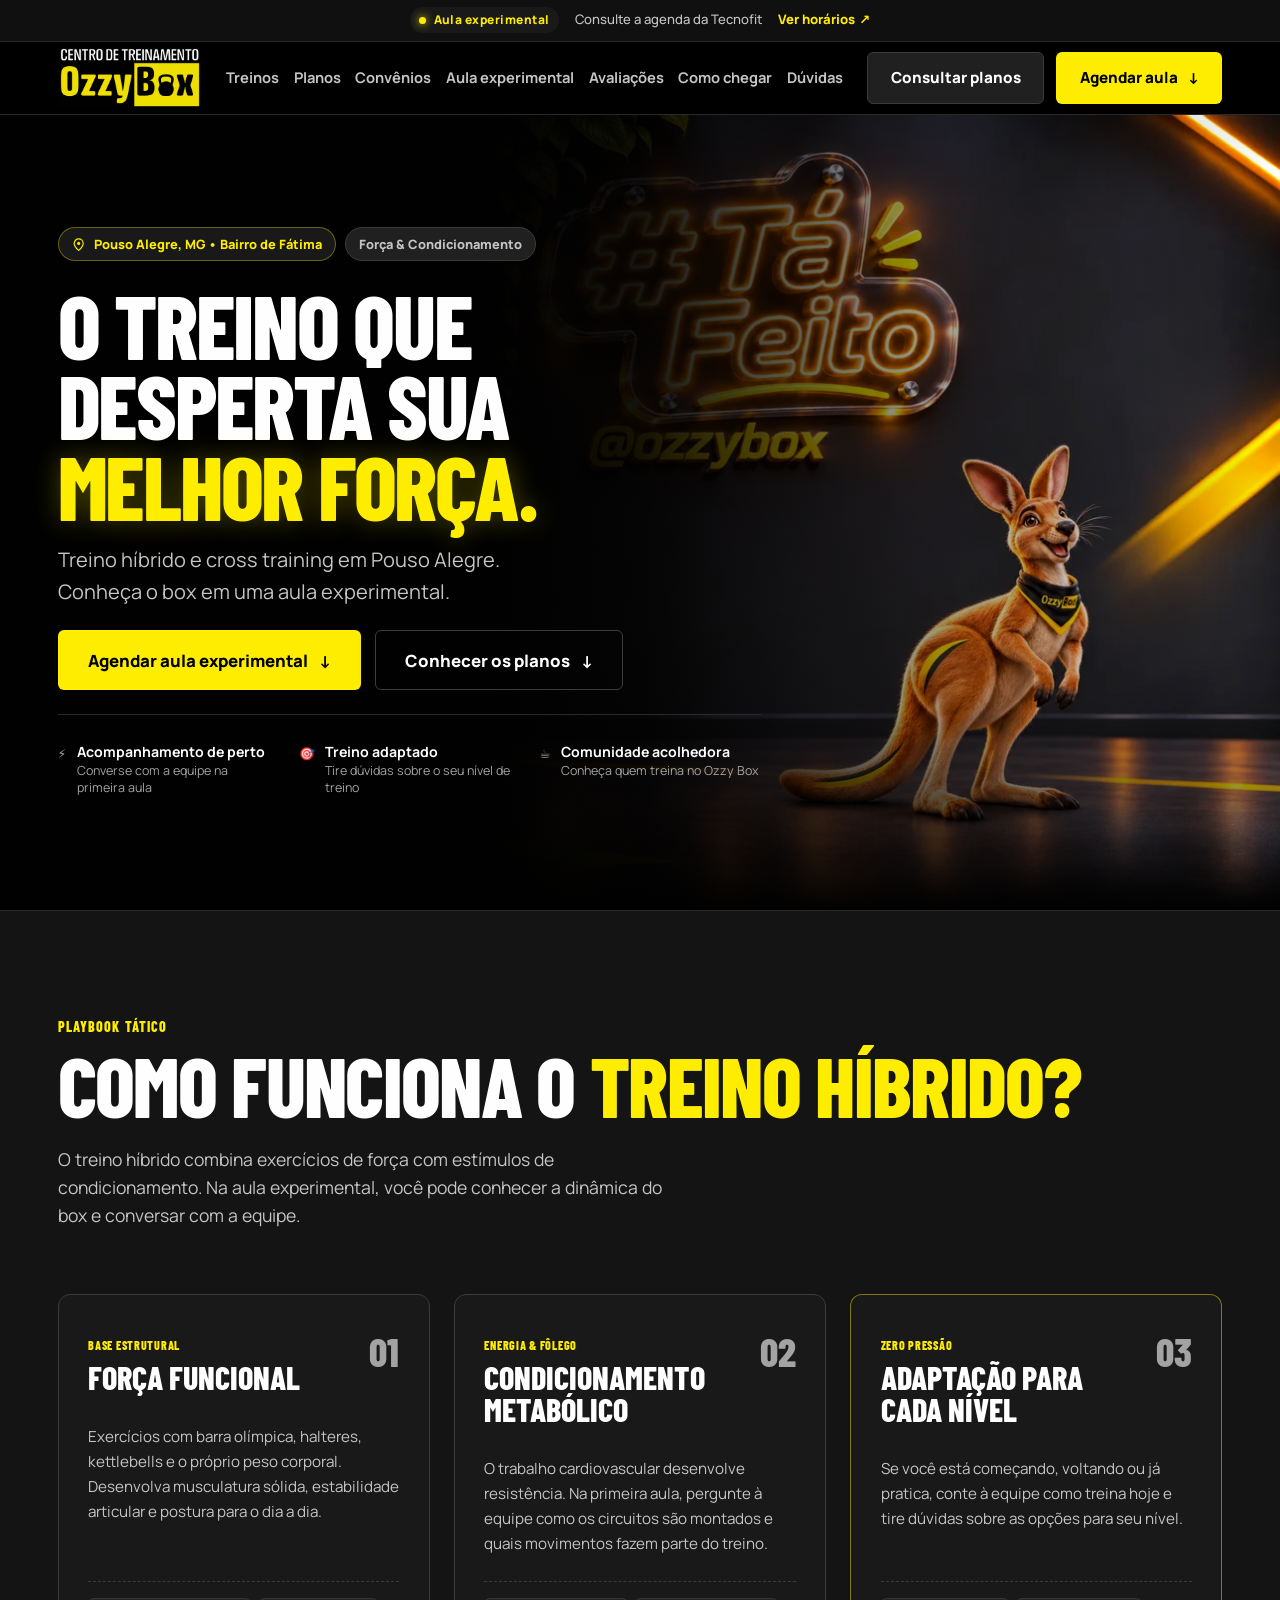
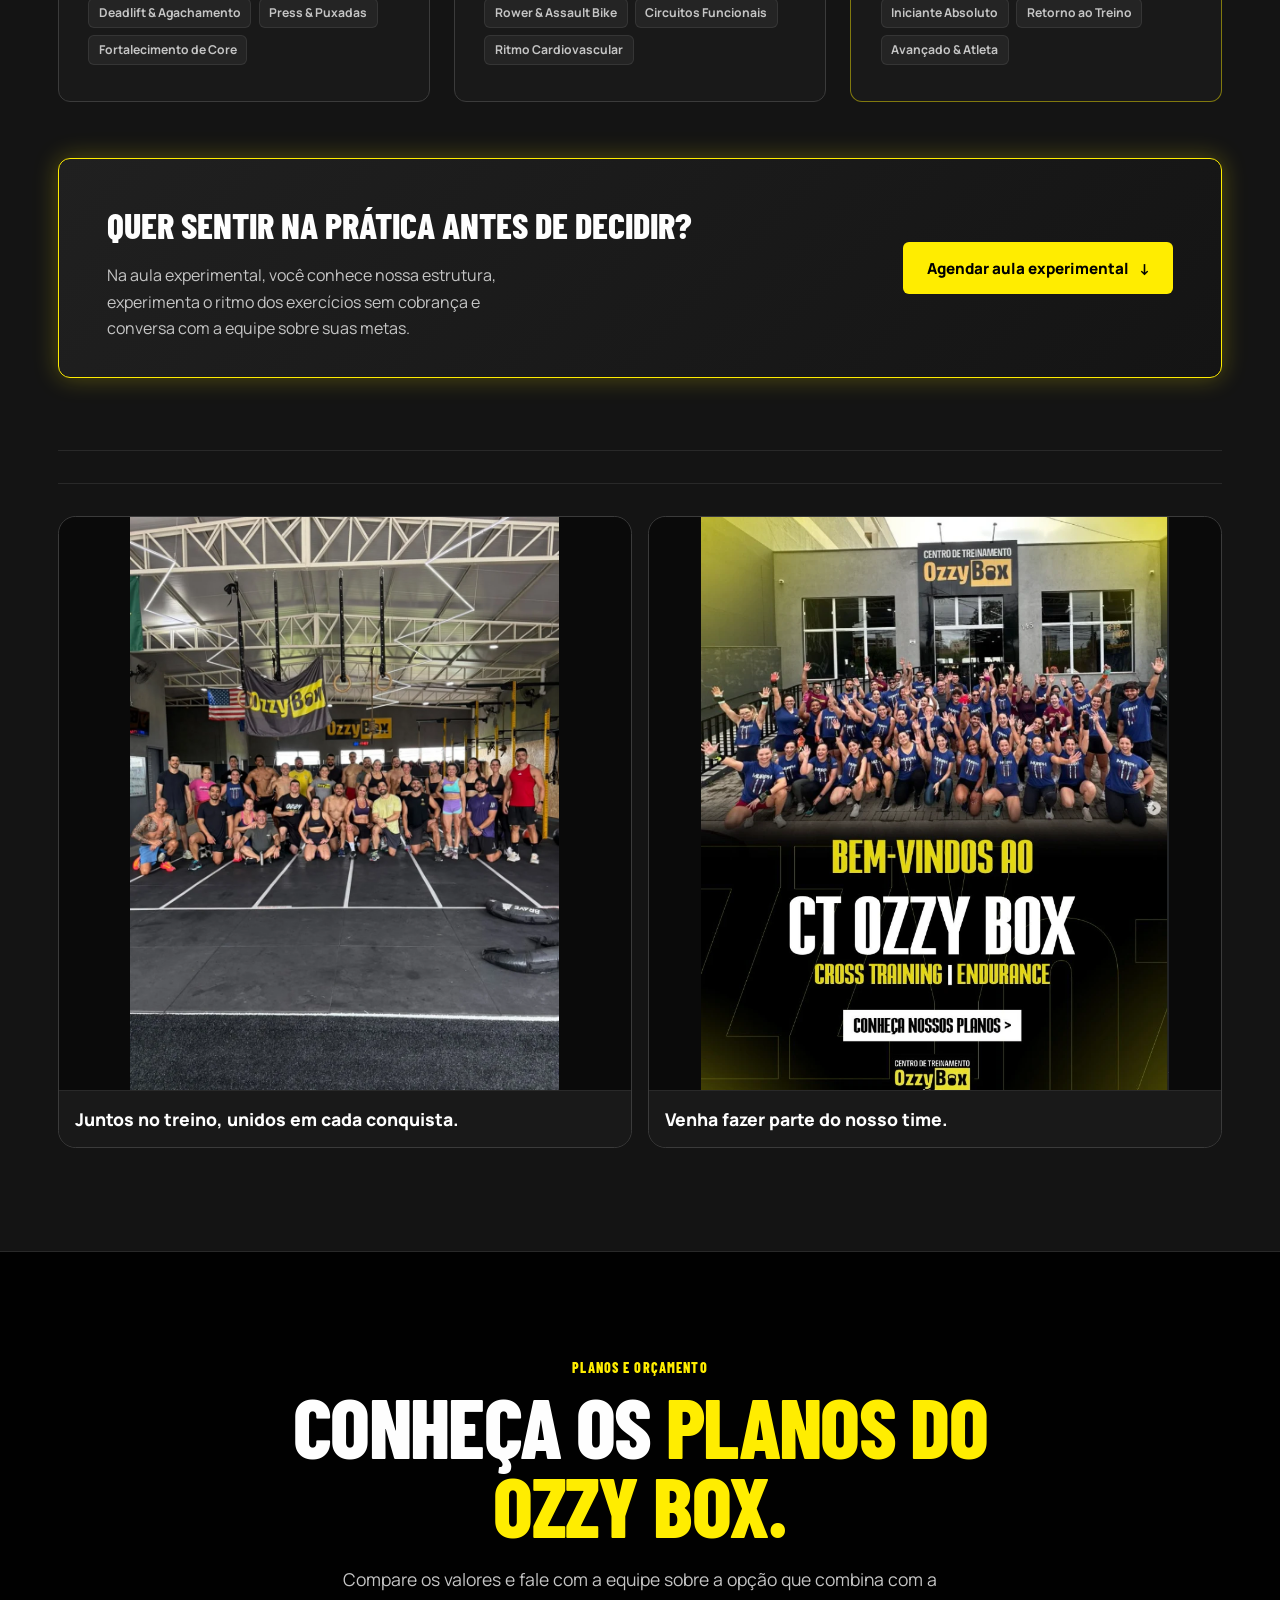
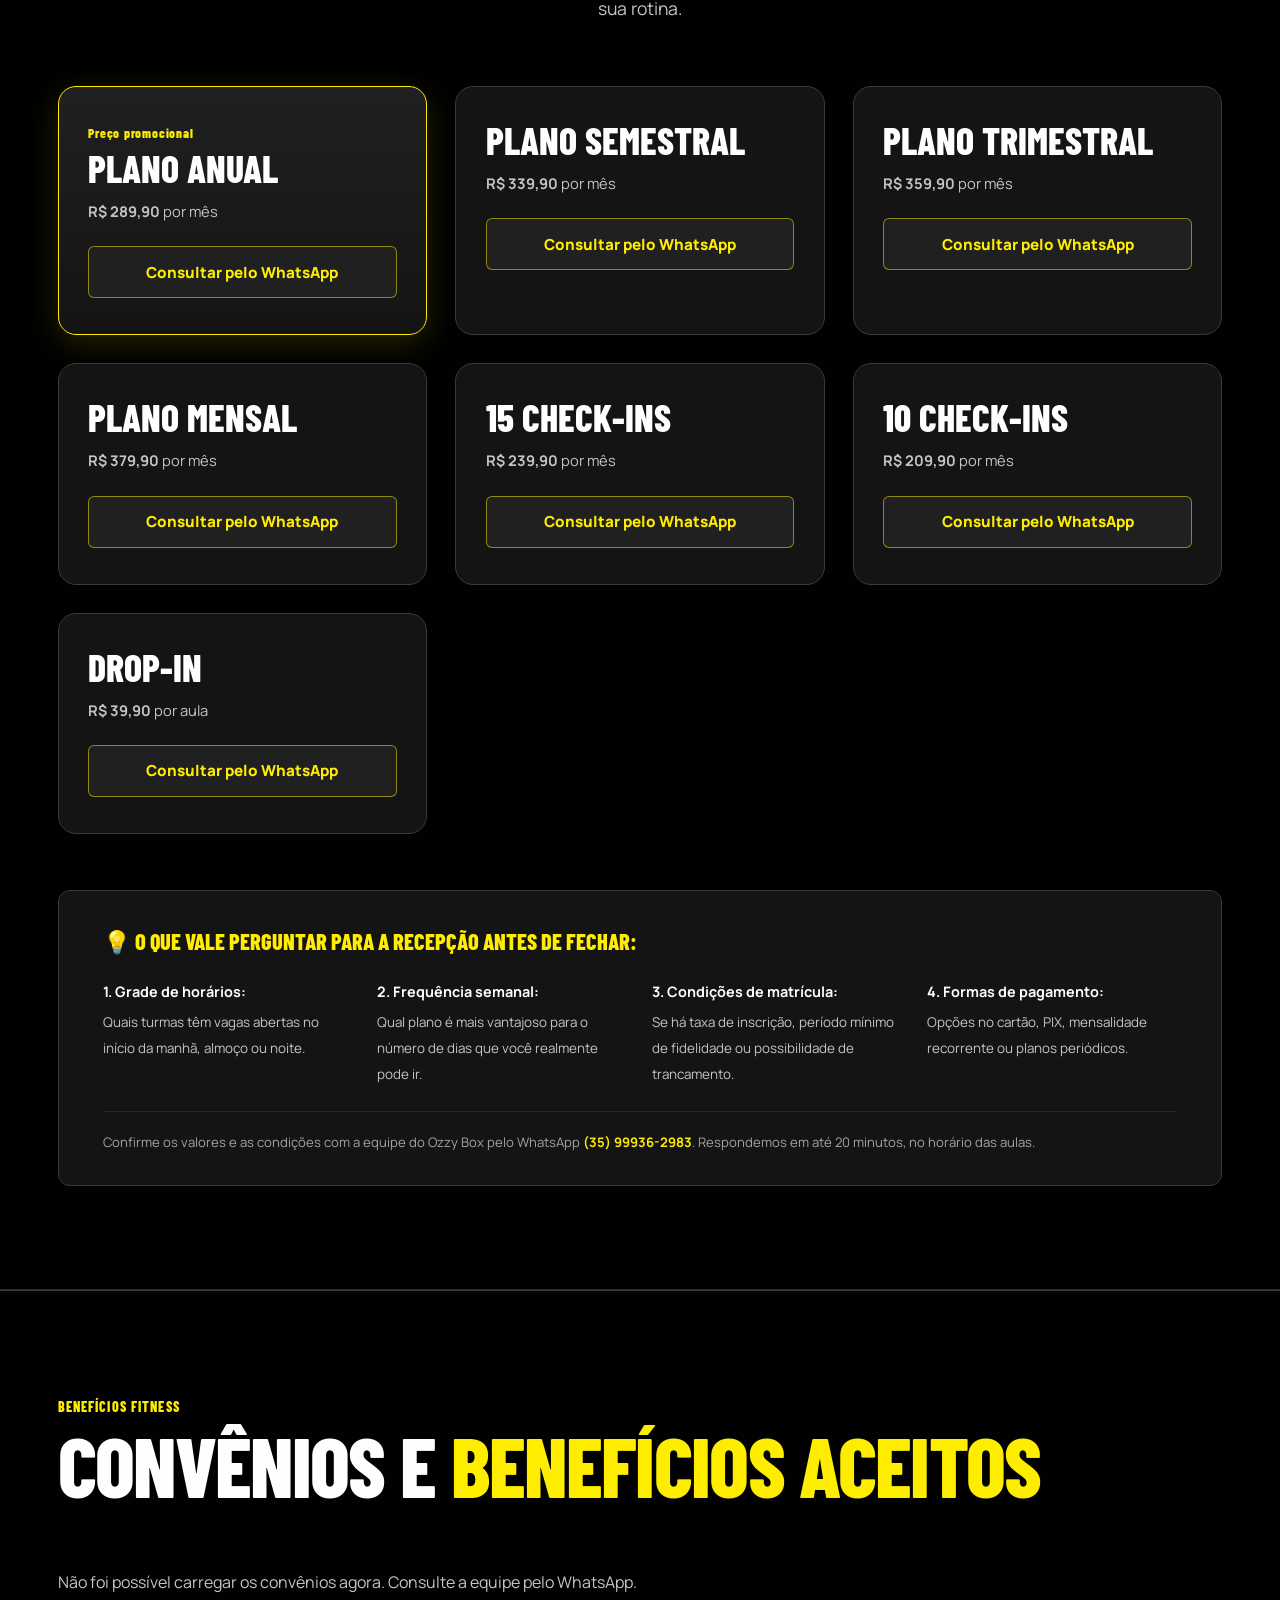
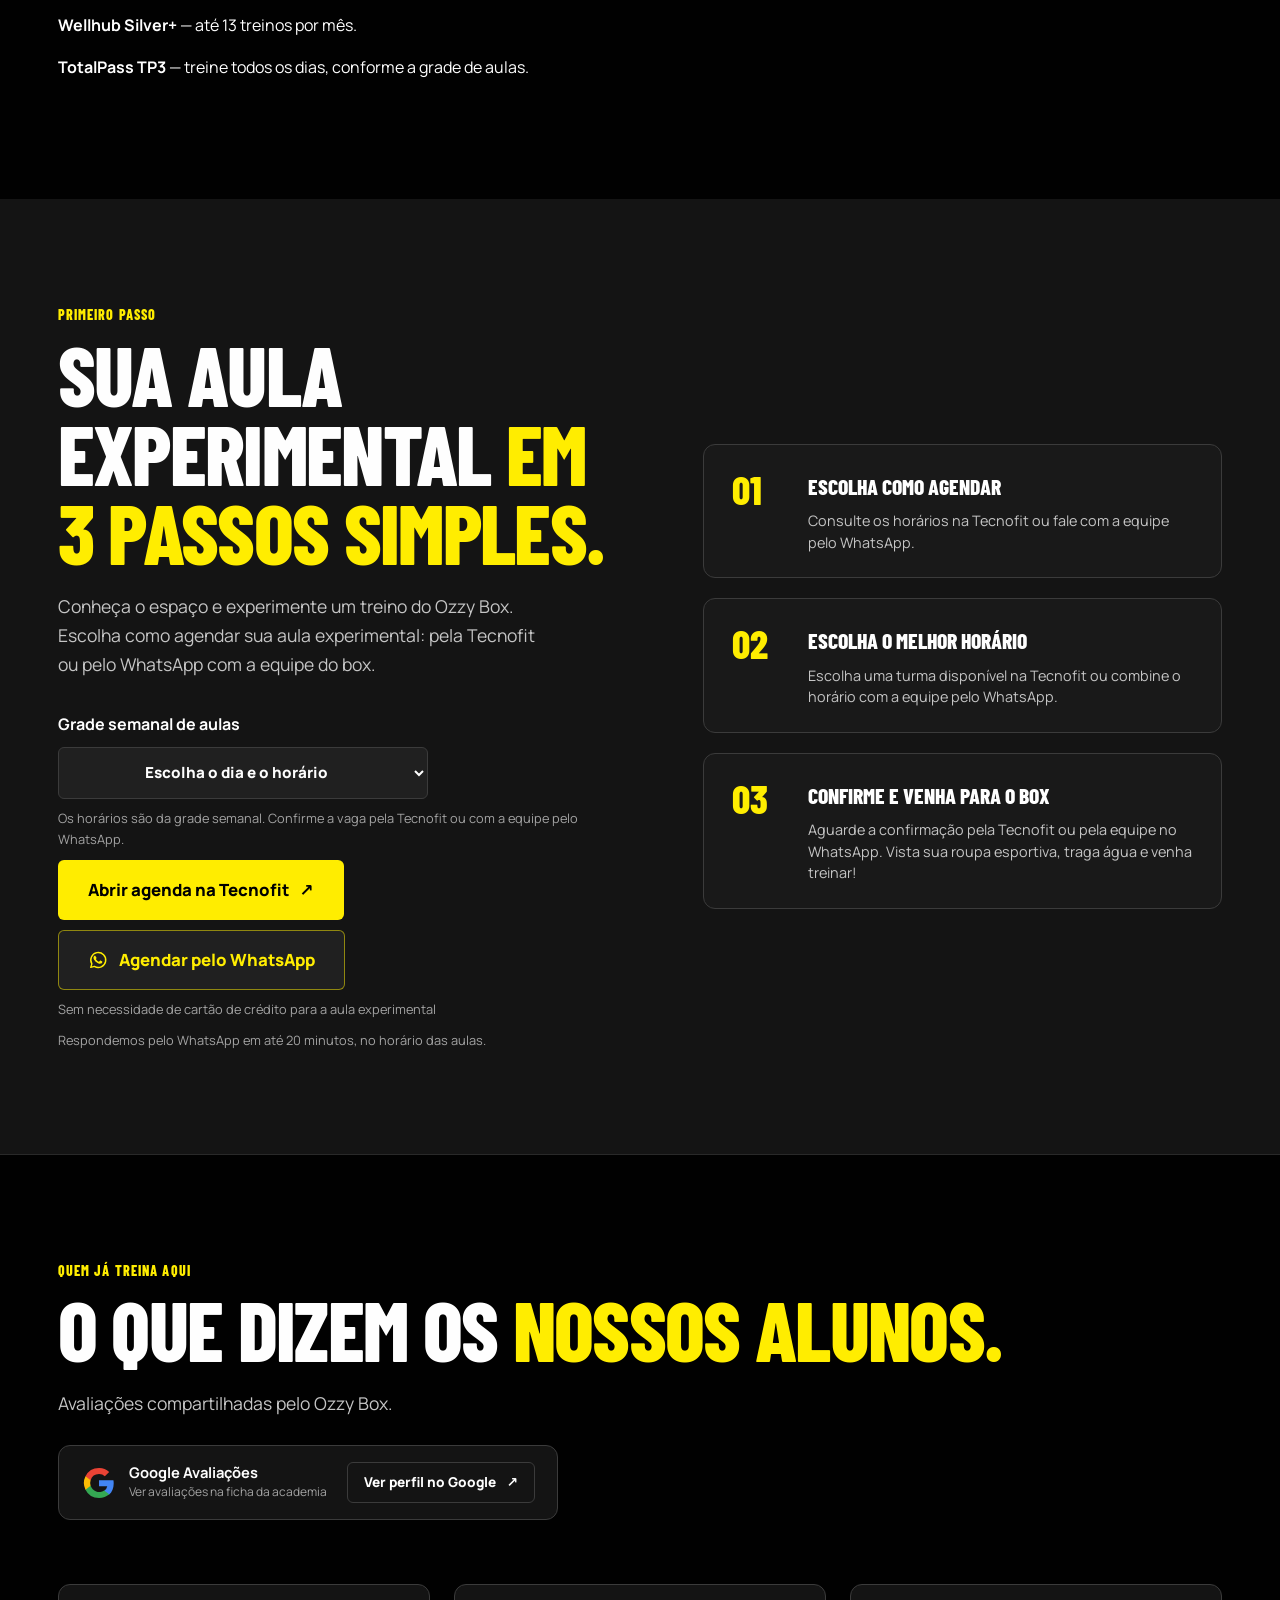
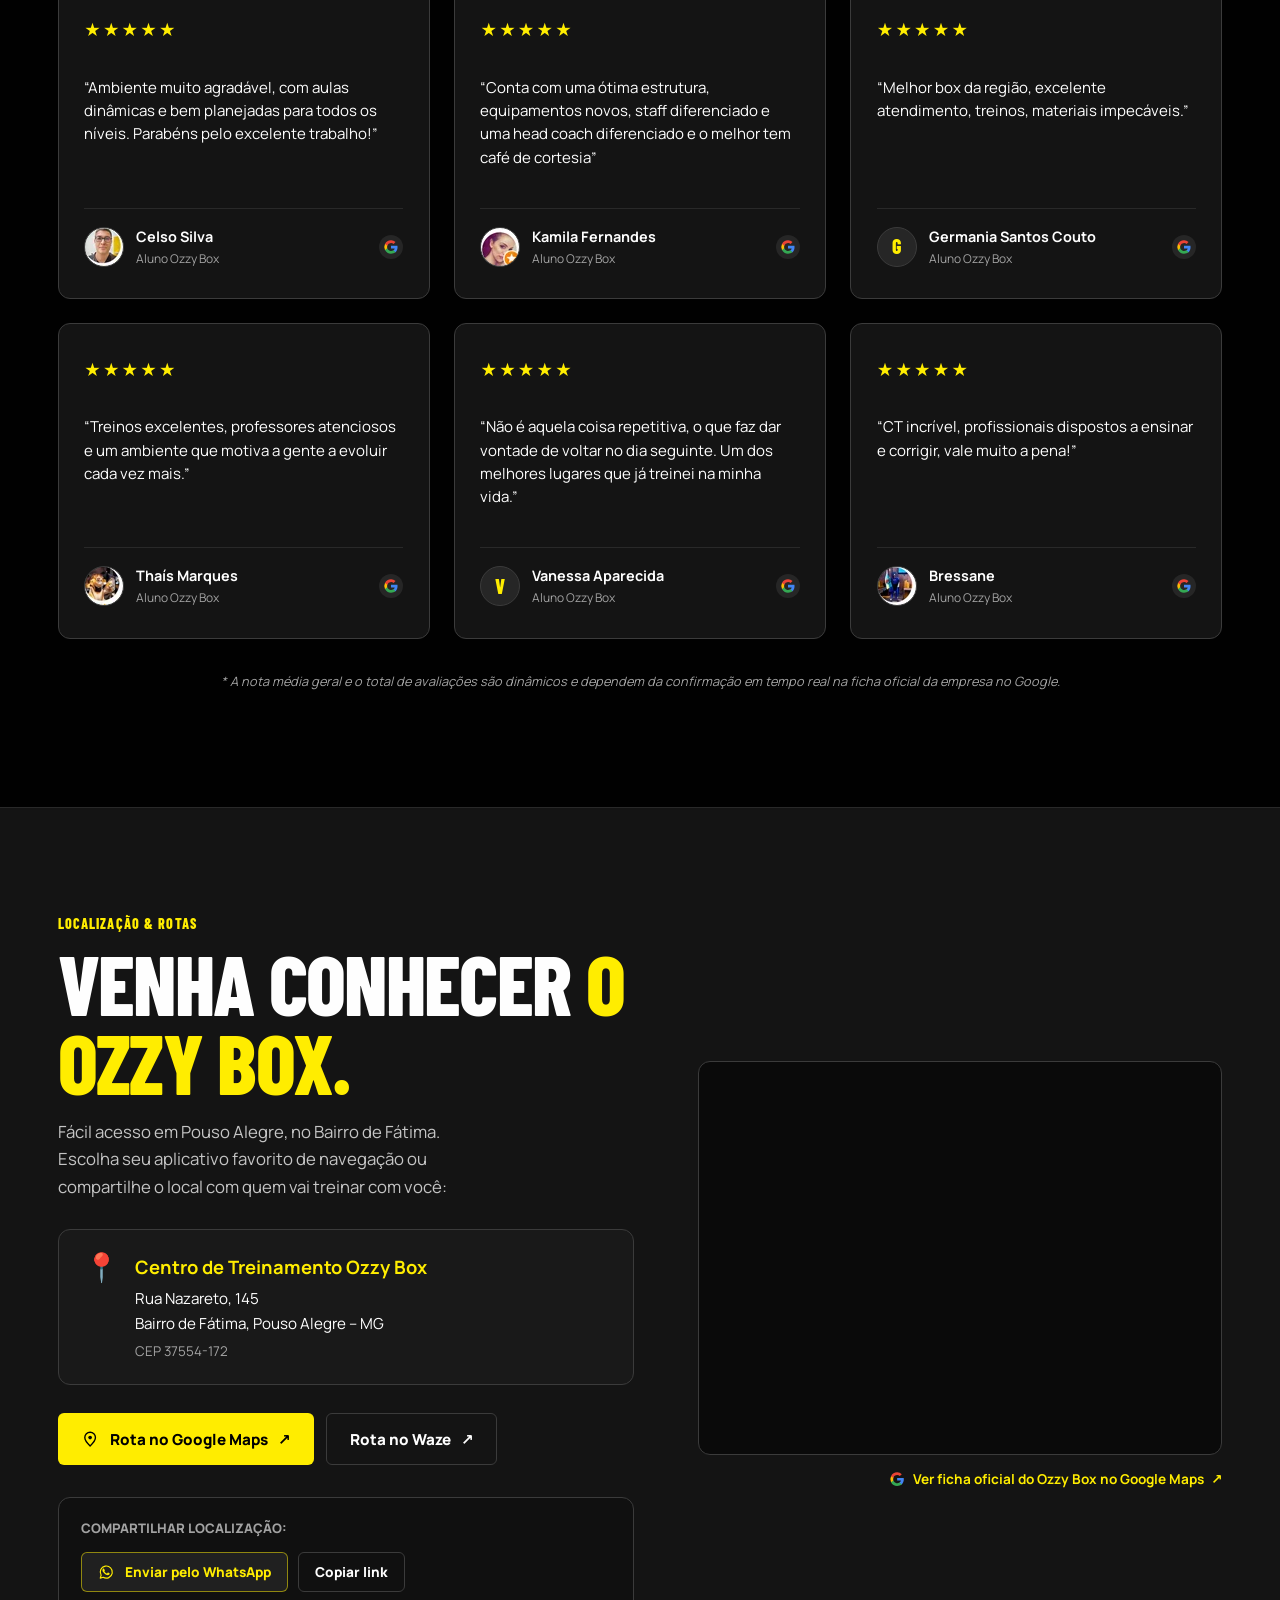
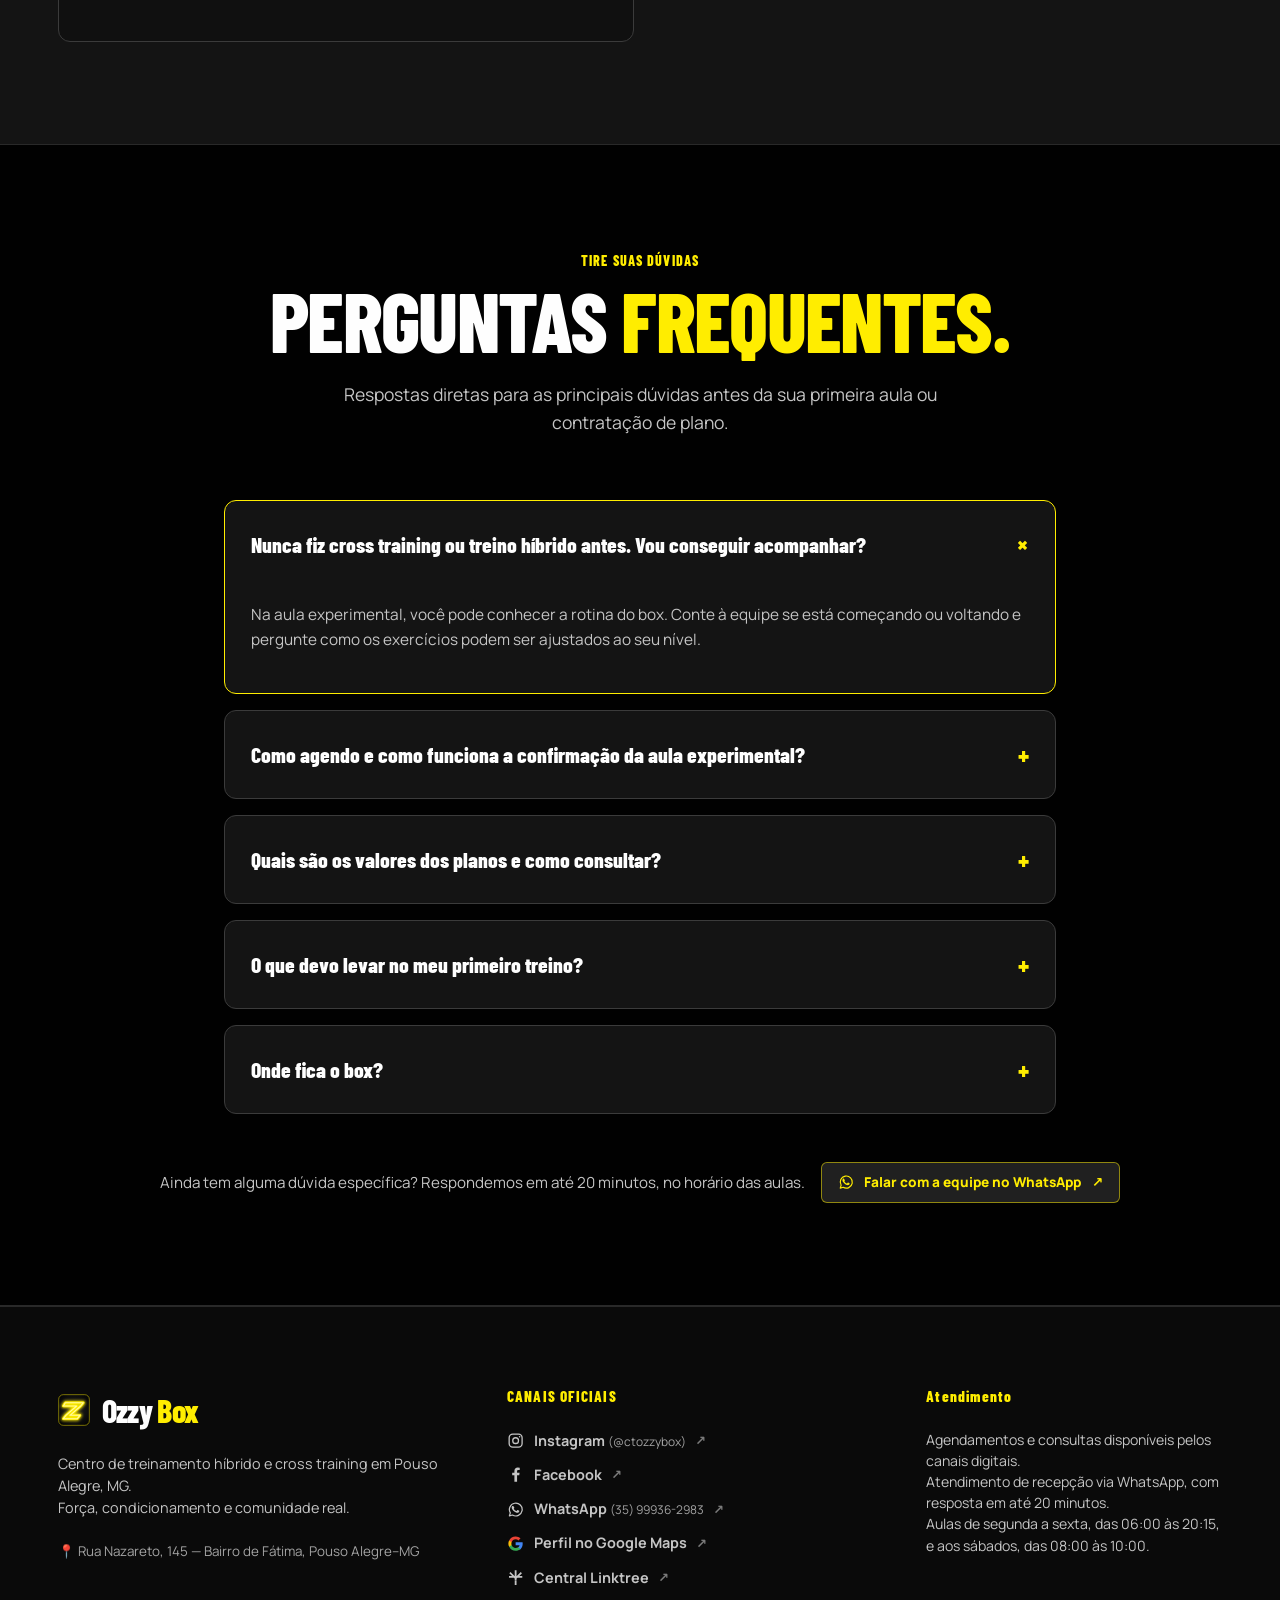
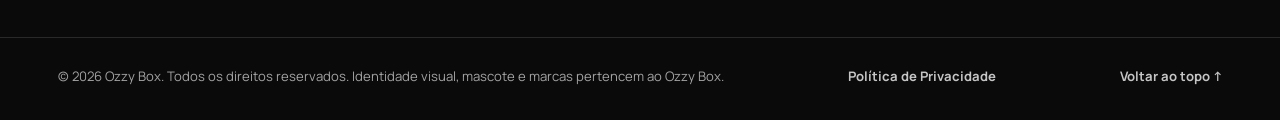
==== commit 678ed818: "Atualiza caminhos da imagem principal para renovar cache" ====
--- a/index.html
+++ b/index.html
@@ -234,7 +234,7 @@
       </div>
       <div class="hero-art-container">
         <figure class="hero-art">
-          <img src="assets/mascote-reduzido.webp" srcset="assets/mascote-reduzido-800.webp 800w, assets/mascote-reduzido.webp 1254w" sizes="(min-width: 1025px) 62vw, (min-width: 769px) 55vw, min(100vw, 576px)" alt="Mascote canguru do Ozzy Box com bandana preta e amarela, ao lado do letreiro Tá Feito." width="1254" height="1254" fetchpriority="high">
+          <img src="assets/mascote-sem-pesos.webp" srcset="assets/mascote-sem-pesos-800.webp 800w, assets/mascote-sem-pesos.webp 1254w" sizes="(min-width: 1025px) 62vw, (min-width: 769px) 55vw, min(100vw, 576px)" alt="Mascote canguru do Ozzy Box com bandana preta e amarela, ao lado do letreiro Tá Feito." width="1254" height="1254" fetchpriority="high">
         </figure>
         <div class="hero-backdrop-gradient"></div>
       </div>
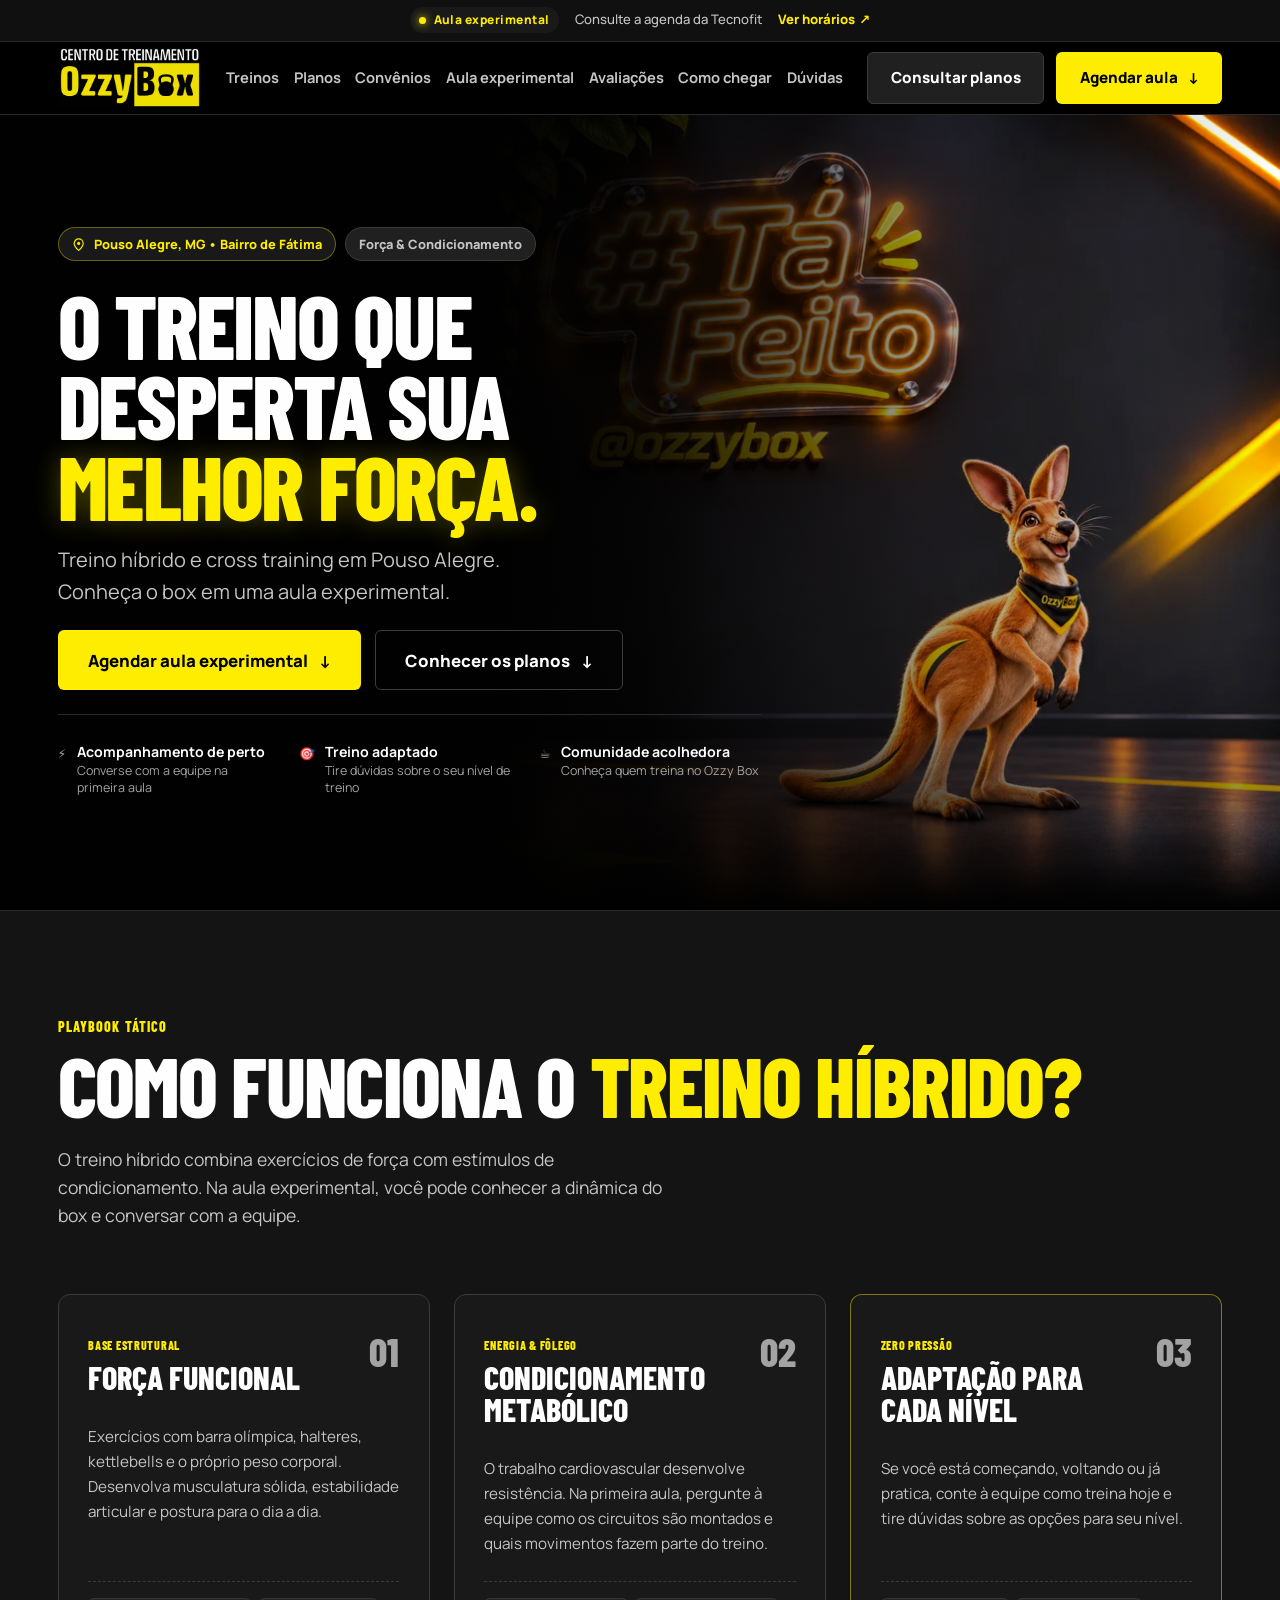
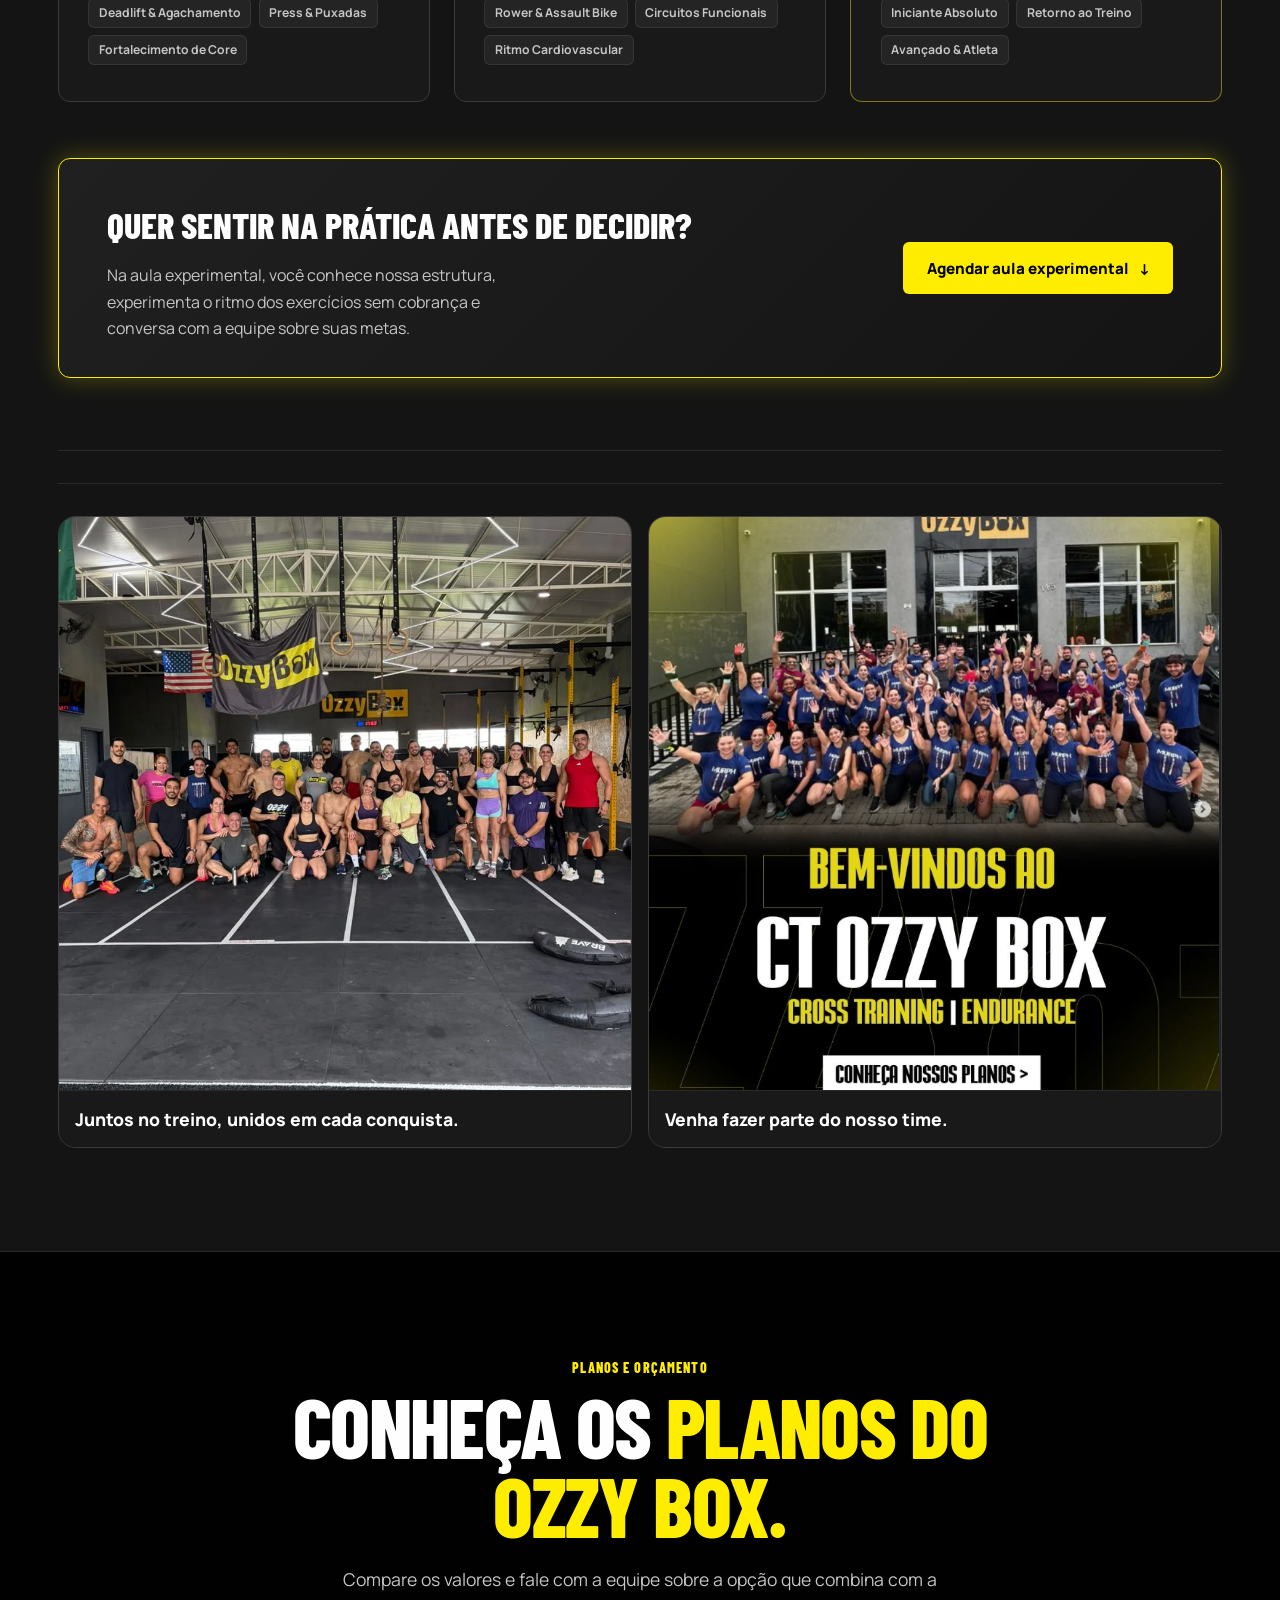
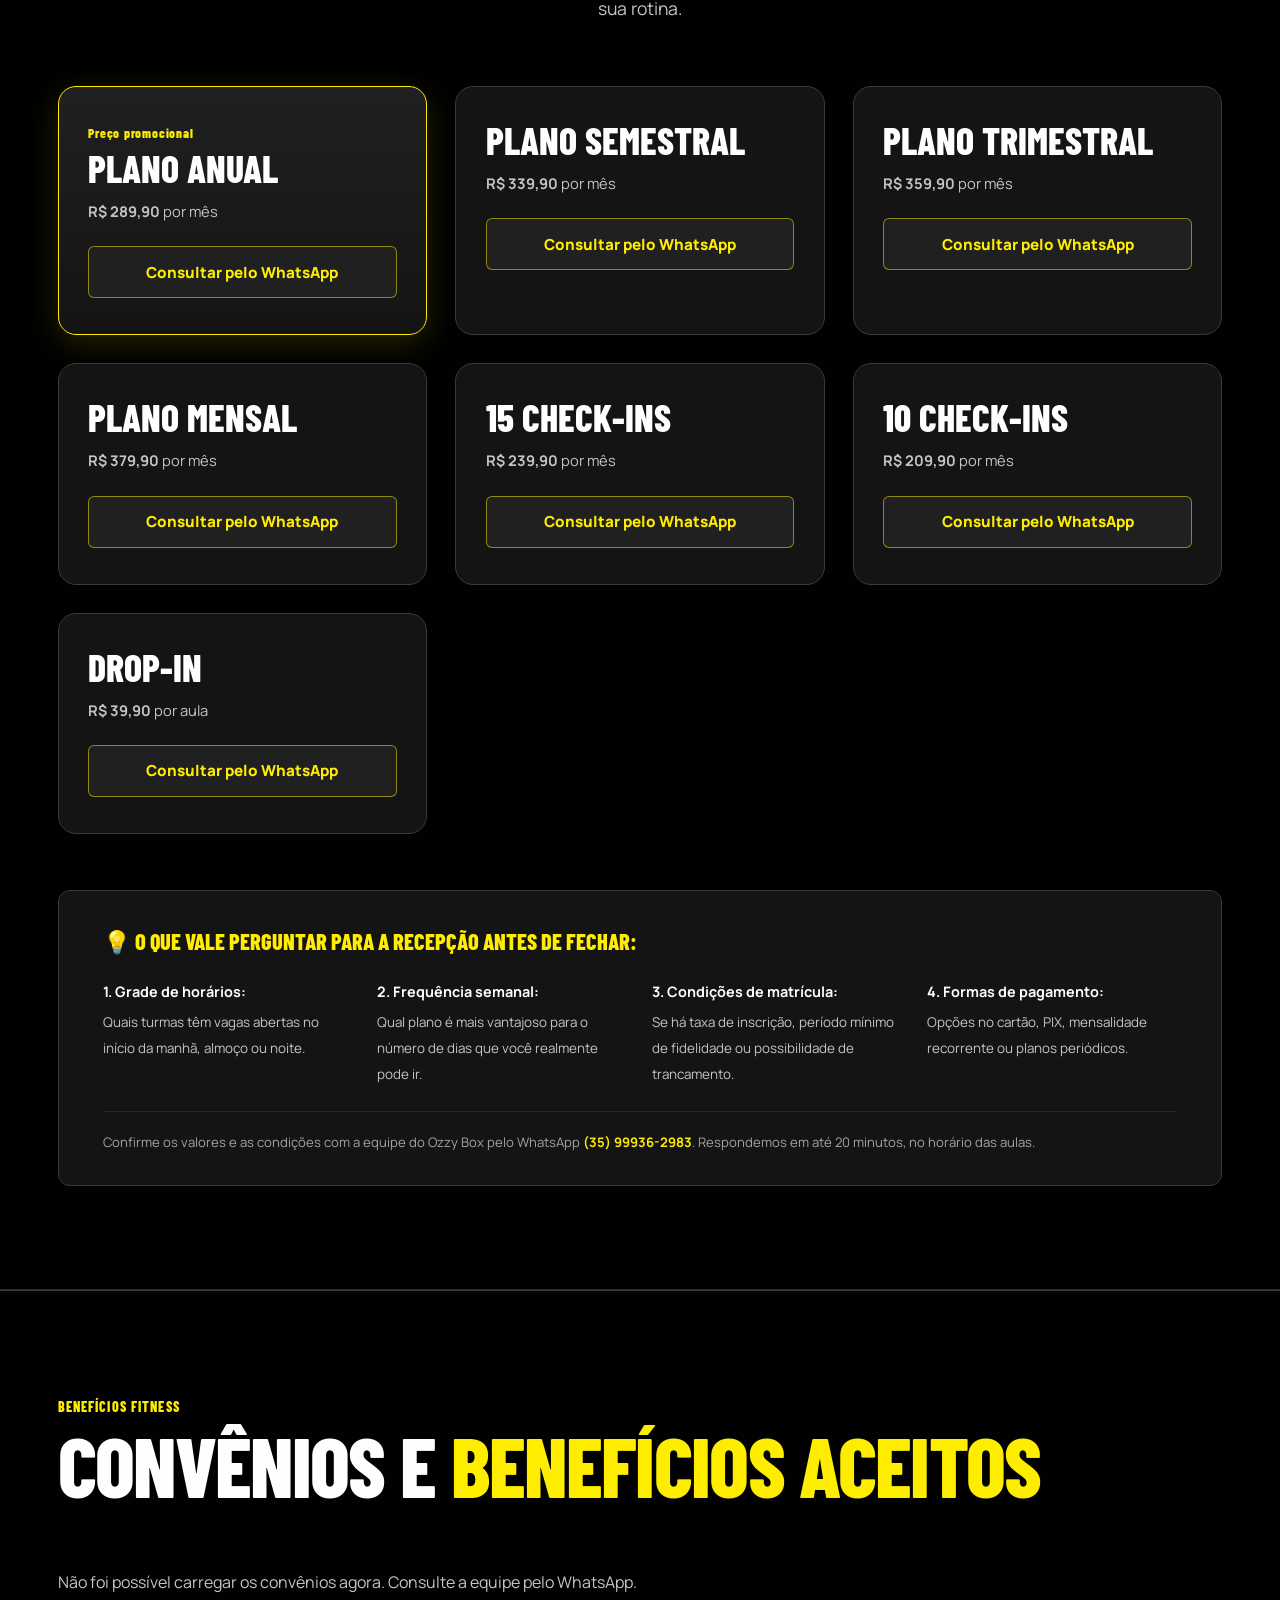
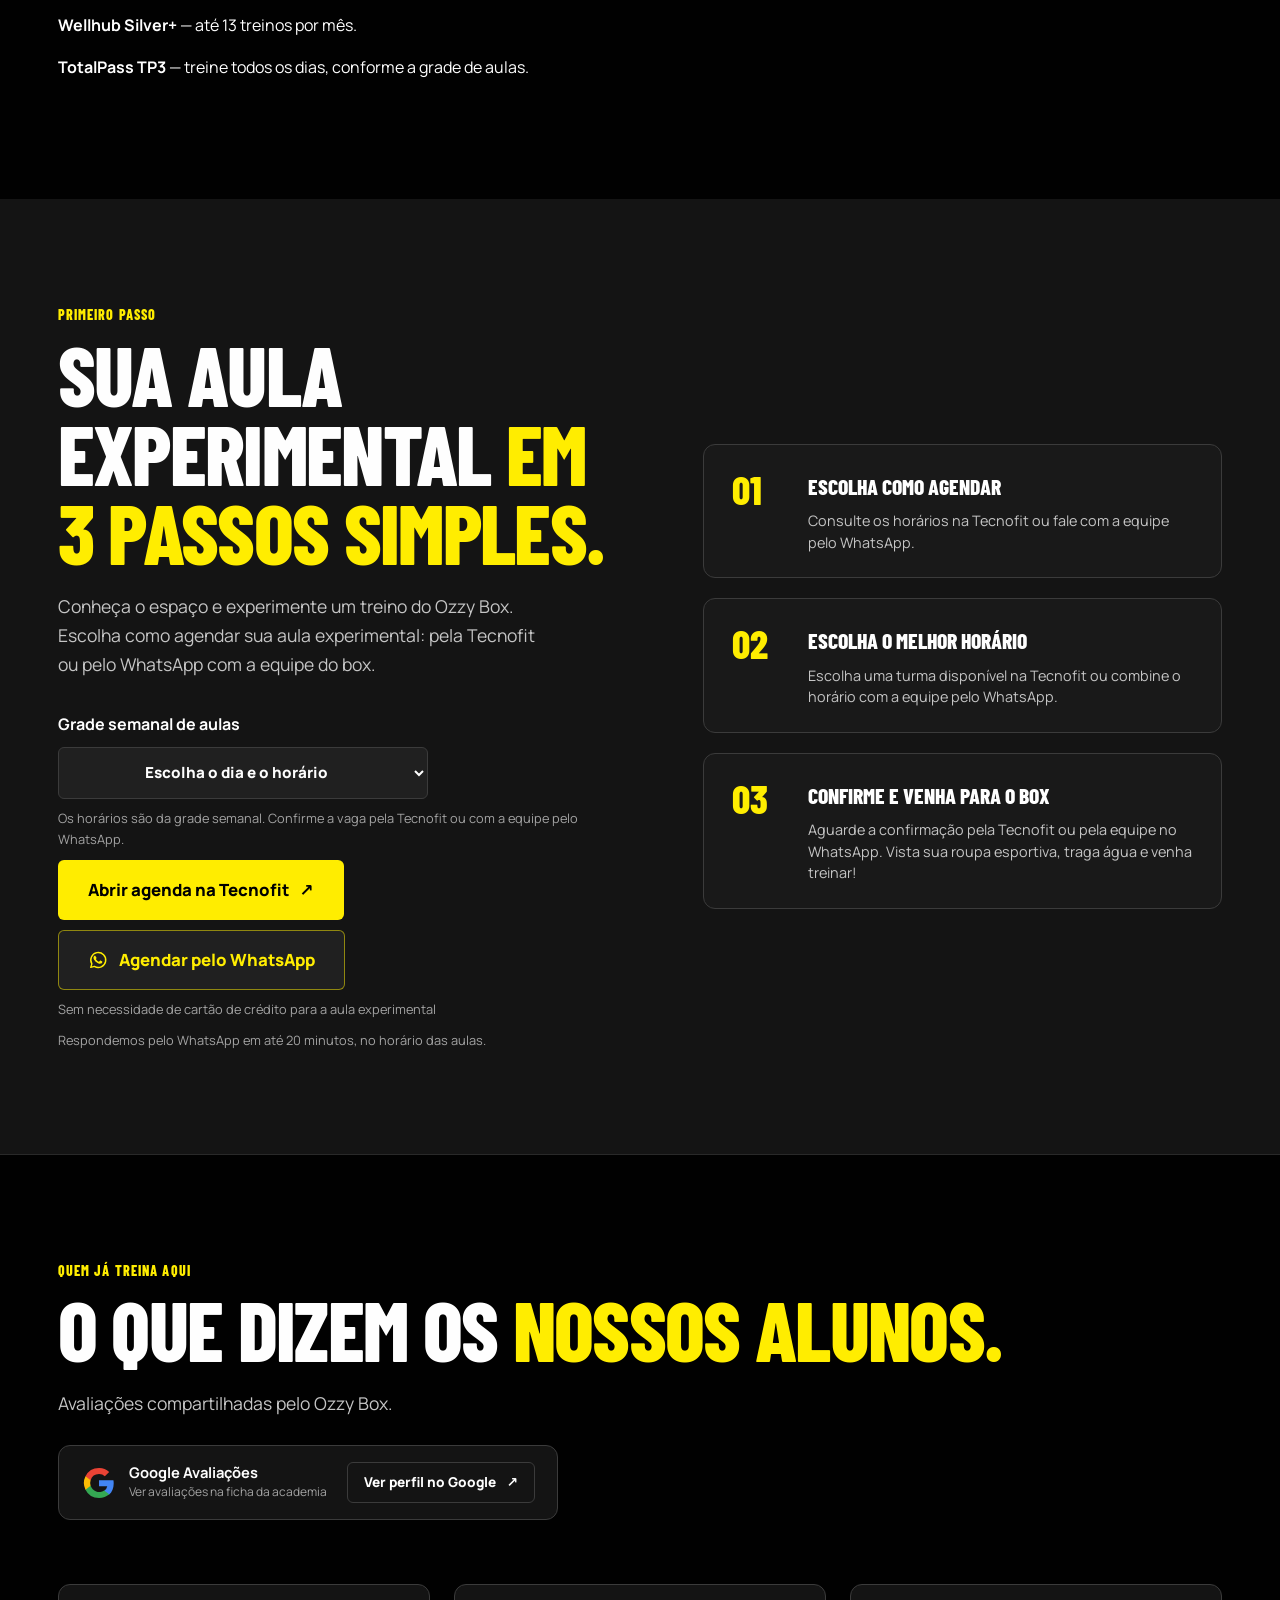
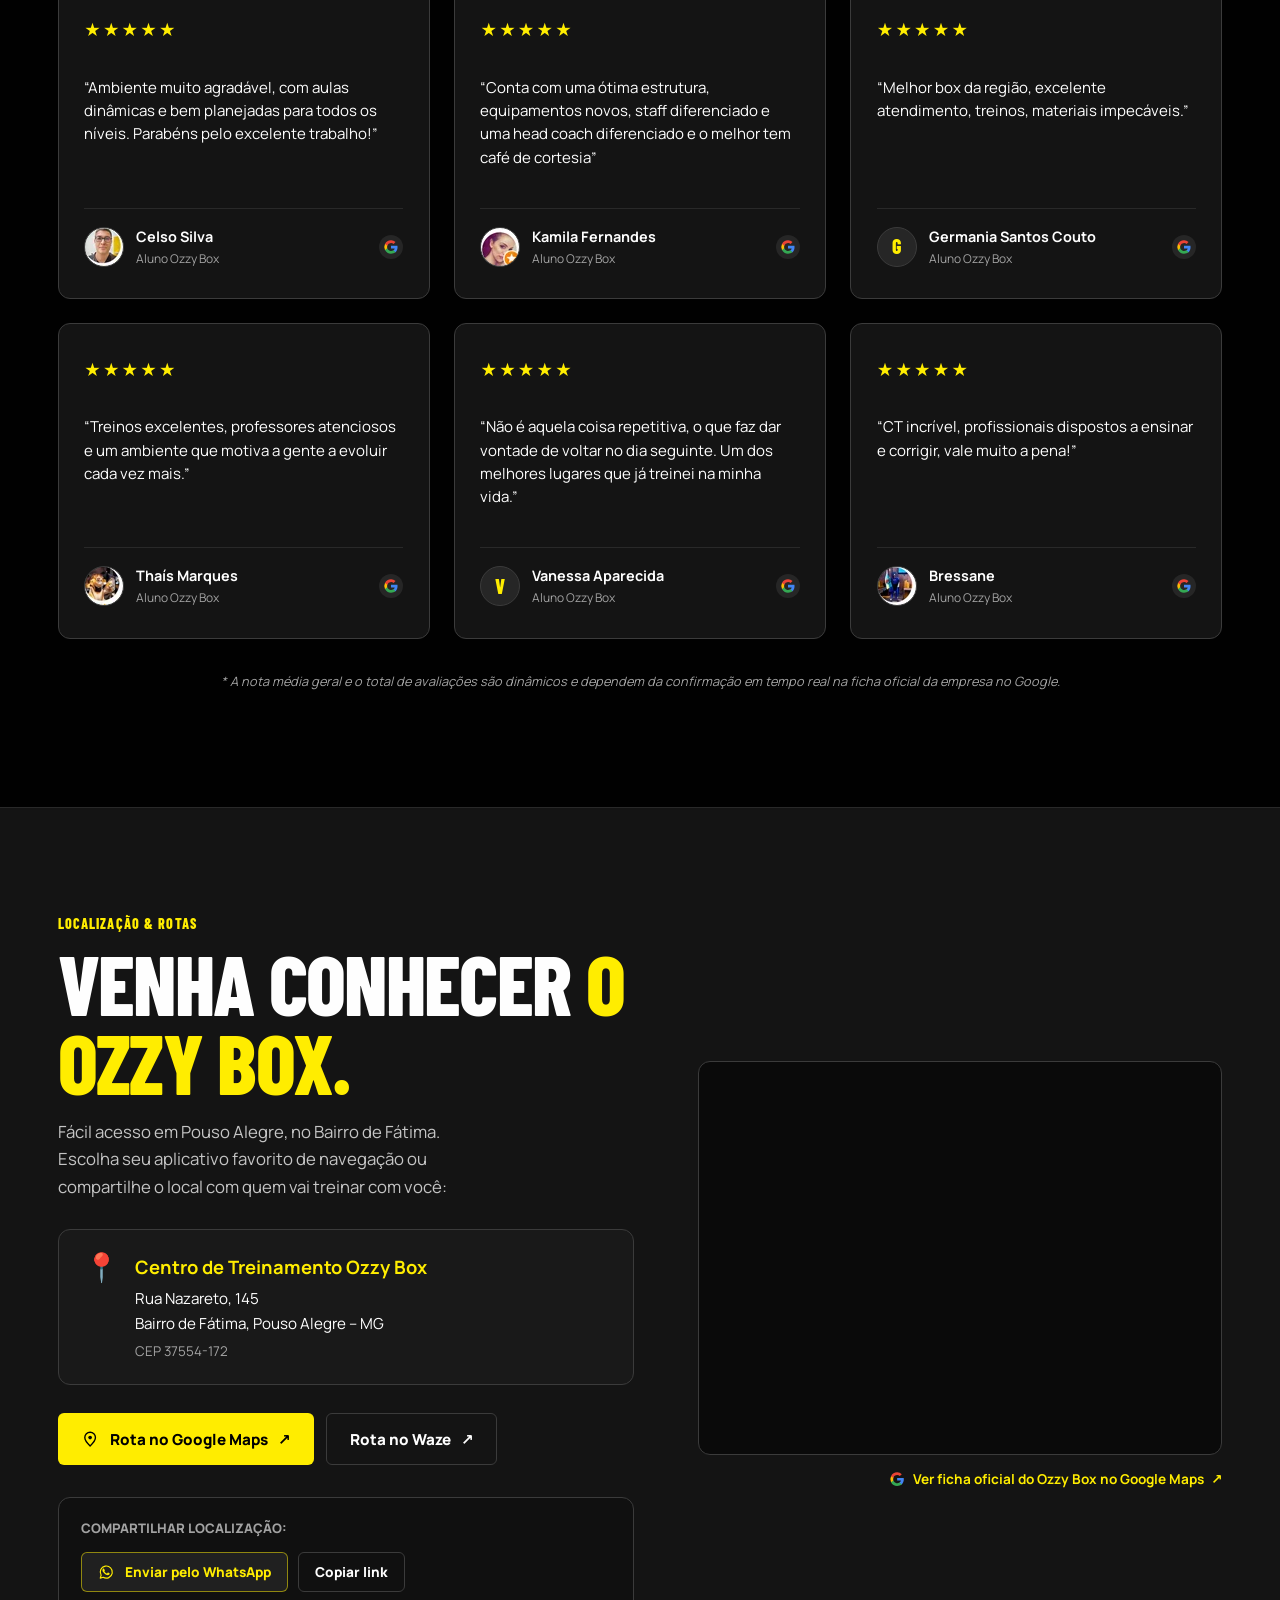
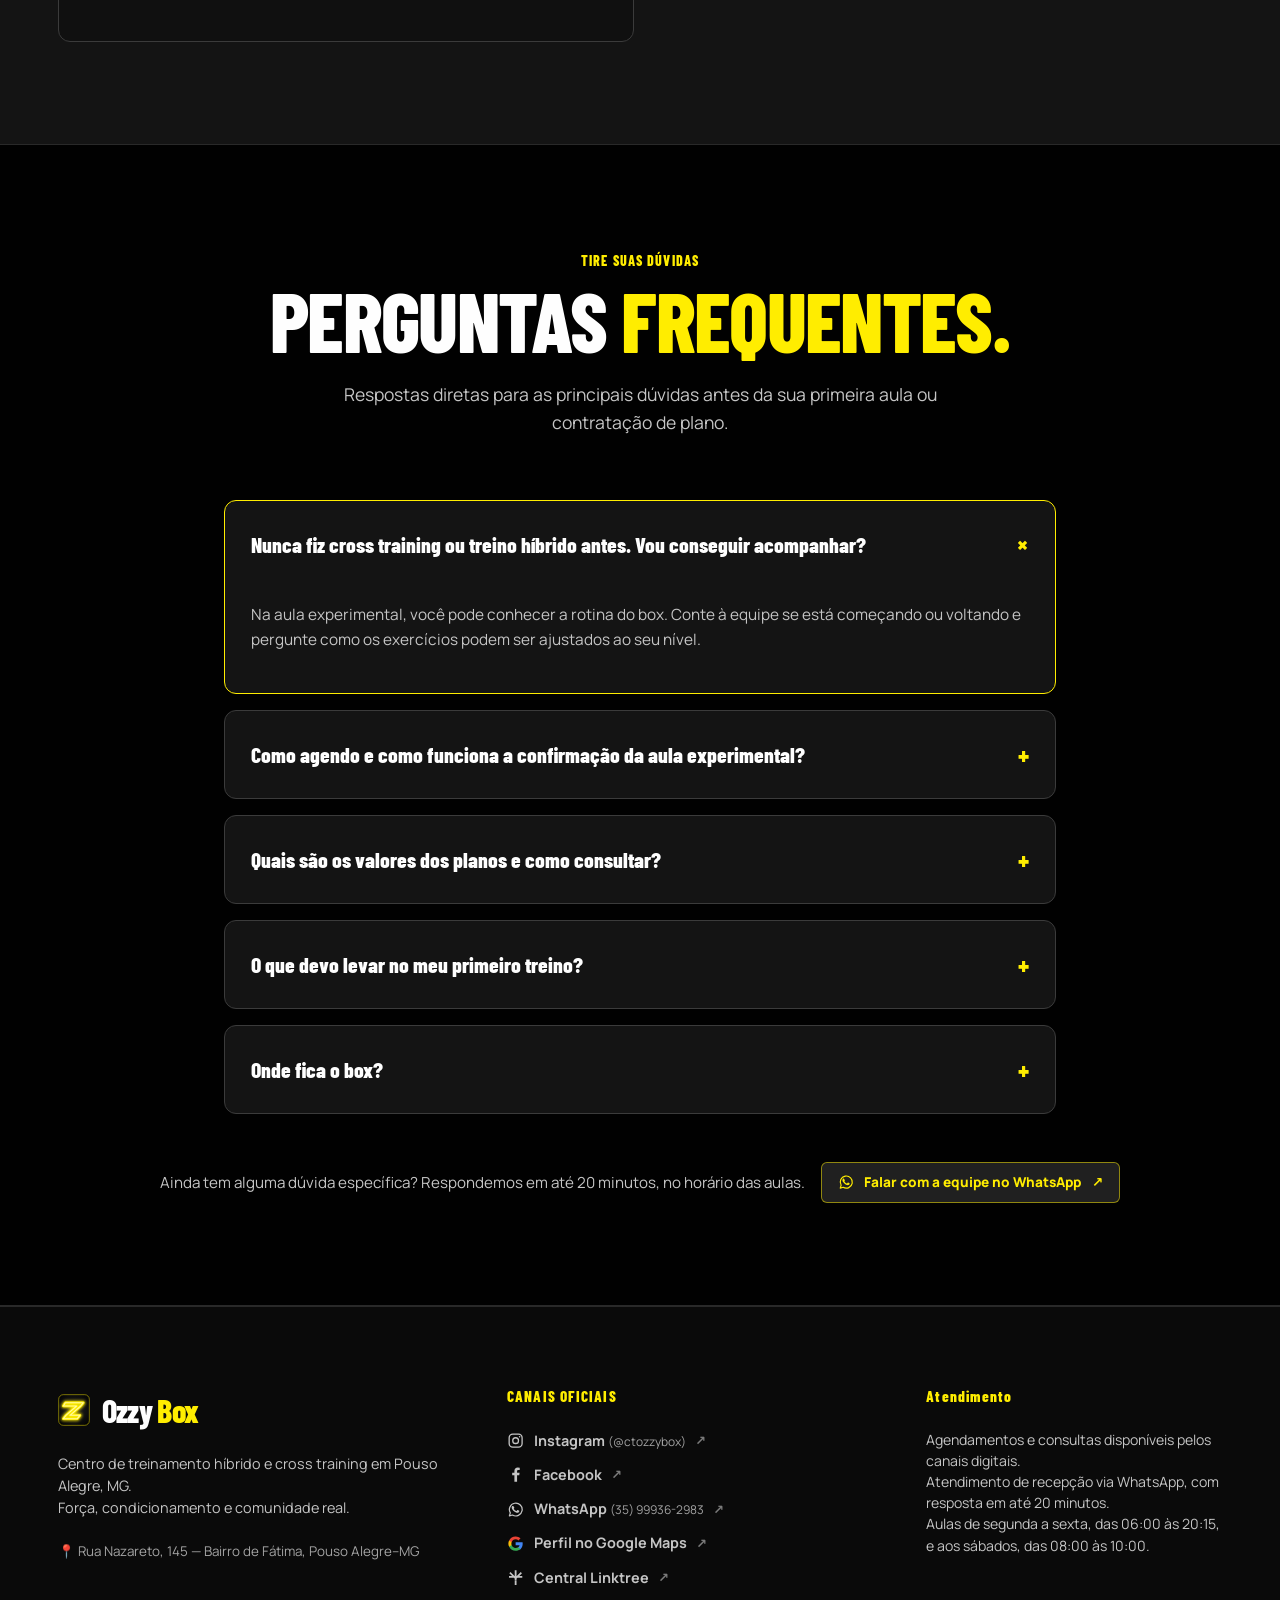
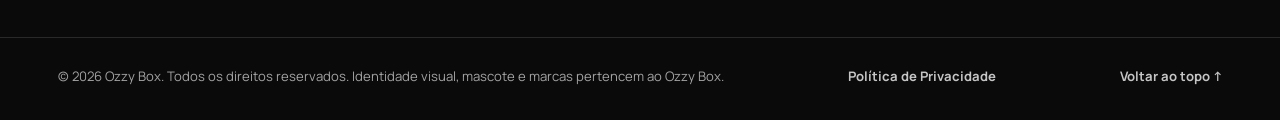
==== commit 551fbaac: "Atualiza cache de recursos e pesquisa por Silver+ e TP3" ====
--- a/index.html
+++ b/index.html
@@ -21,7 +21,7 @@
   <meta name="twitter:title" content="Ozzy Box | Treino Híbrido em Pouso Alegre">
   <meta name="twitter:image" content="https://ctozzybox.com.br/assets/compartilhamento.jpg">
   <link rel="icon" href="assets/mark.svg" type="image/svg+xml">
-  <link rel="stylesheet" href="style.css?v=20261114">
+  <link rel="stylesheet" href="style.css?v=26bce666731f">
   <script type="application/ld+json">
   {
     "@context": "https://schema.org",
@@ -120,8 +120,8 @@
   ]
 }
   </script>
-  <script src="site.js?v=20261114" defer></script>
-  <script src="beneficios.js?v=20261114" defer></script>
+  <script src="site.js?v=87bc29ba1983" defer></script>
+  <script src="beneficios.js?v=316e26efd70b" defer></script>
   <title>Ozzy Box | Treino Híbrido e Cross Training em Pouso Alegre</title>
 </head>
 <body id="inicio">
--- a/style.css
+++ b/style.css
@@ -1939,6 +1939,6 @@
 .community-block .gallery-cards { grid-template-columns: repeat(2, minmax(0, 1fr)); gap: clamp(.5rem, 2vw, 1rem); }
 .community-block .gallery-card { border-radius: 1.1rem; }
 .community-block .gallery-media-frame { aspect-ratio: 1; }
-.community-block .gallery-media-frame img { display: block; width: 100%; height: 100%; object-fit: contain; }
+.community-block .gallery-media-frame img { display: block; width: 100%; height: 100%; object-fit: cover; object-position: center; }
 .community-block .gallery-card figcaption { padding: clamp(.65rem, 2vw, 1rem); }
 .community-block .caption-title { font-family: var(--font-body); font-size: clamp(.8rem, 1.5vw, 1.1rem); line-height: 1.4; text-transform: none; overflow-wrap: anywhere; }
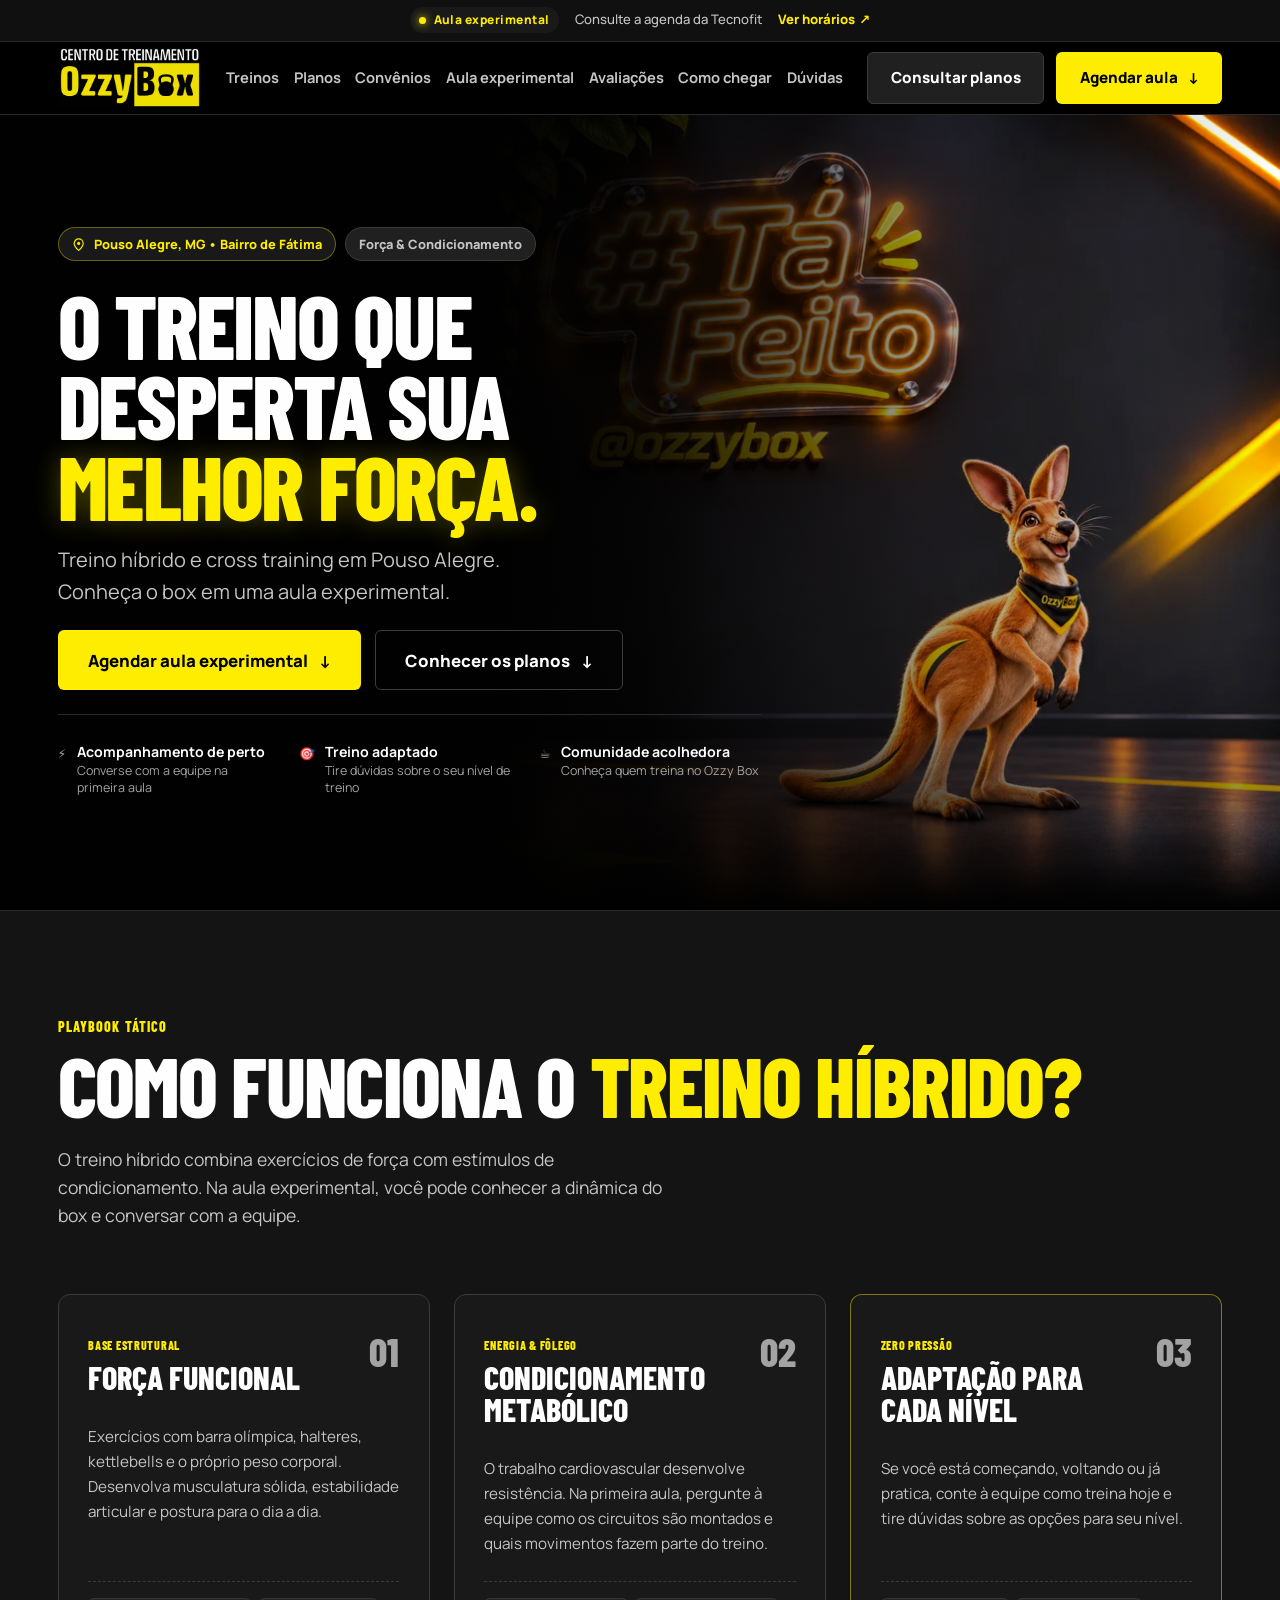
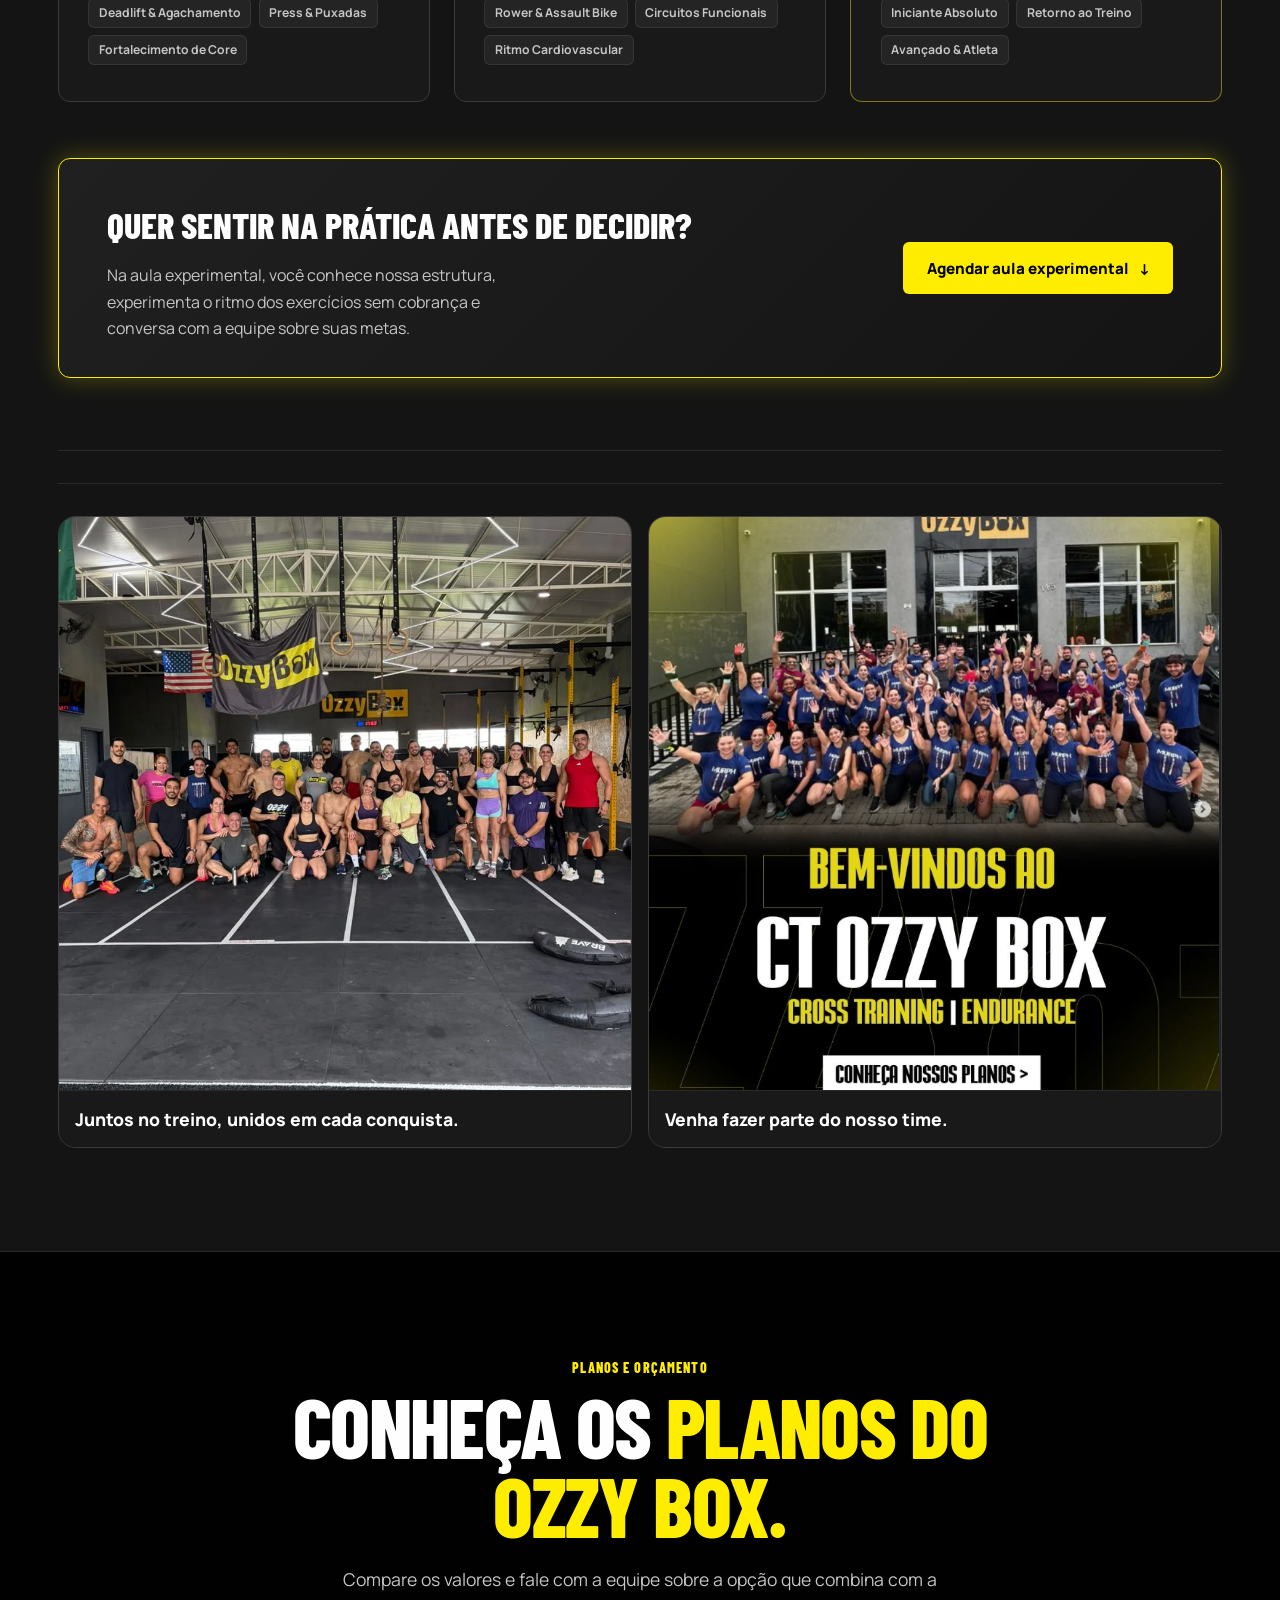
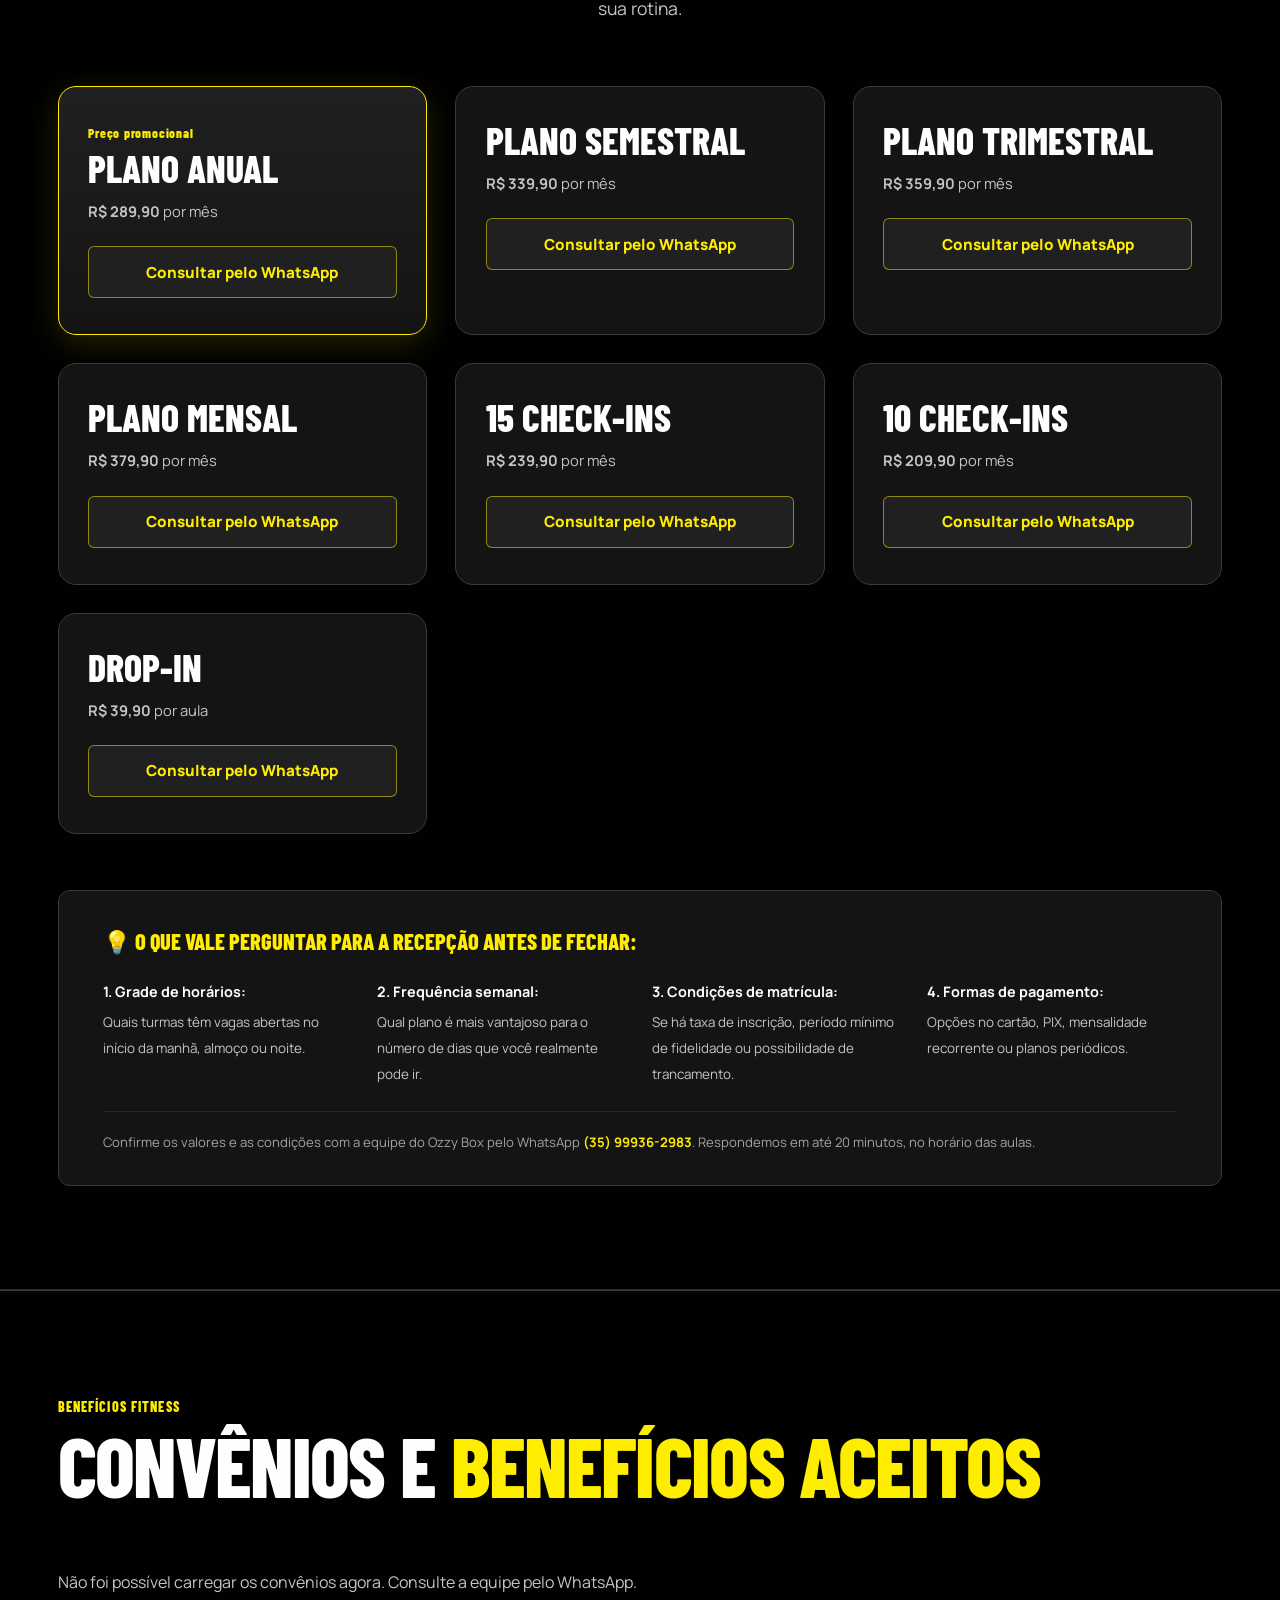
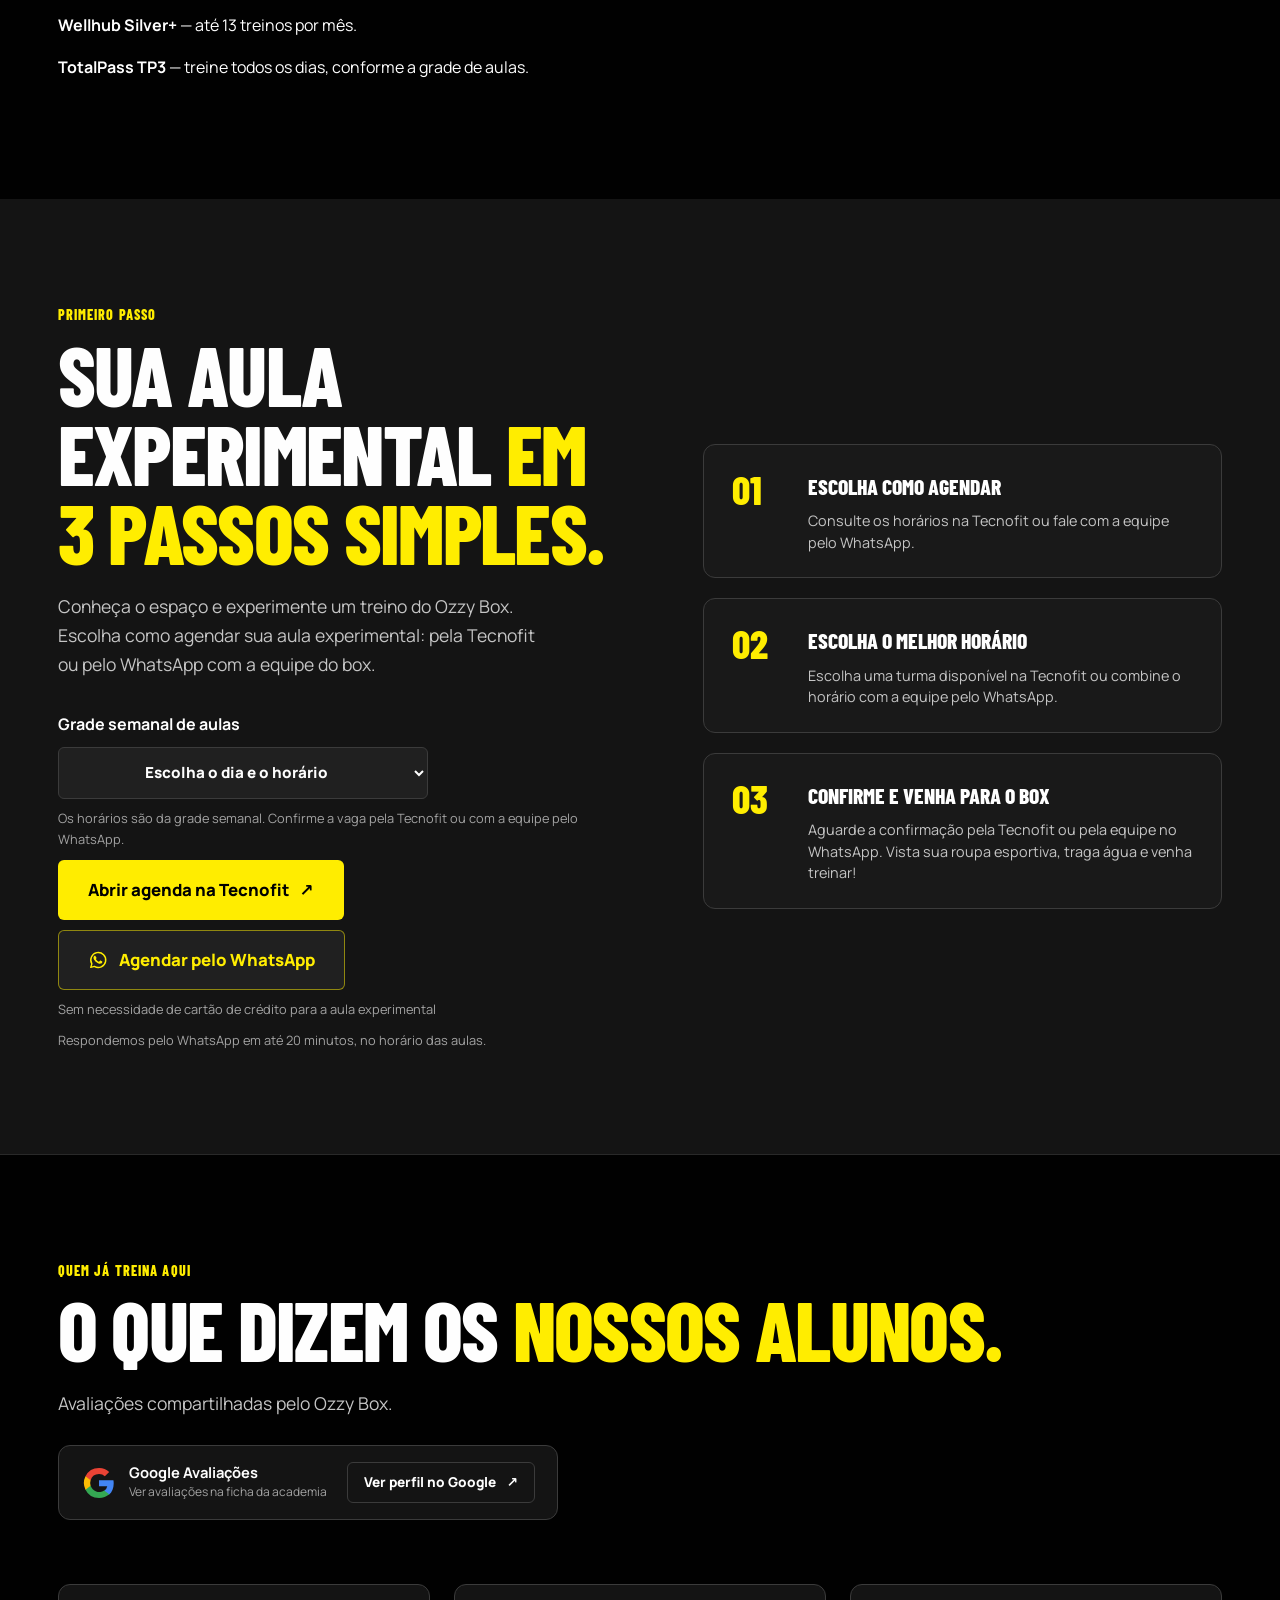
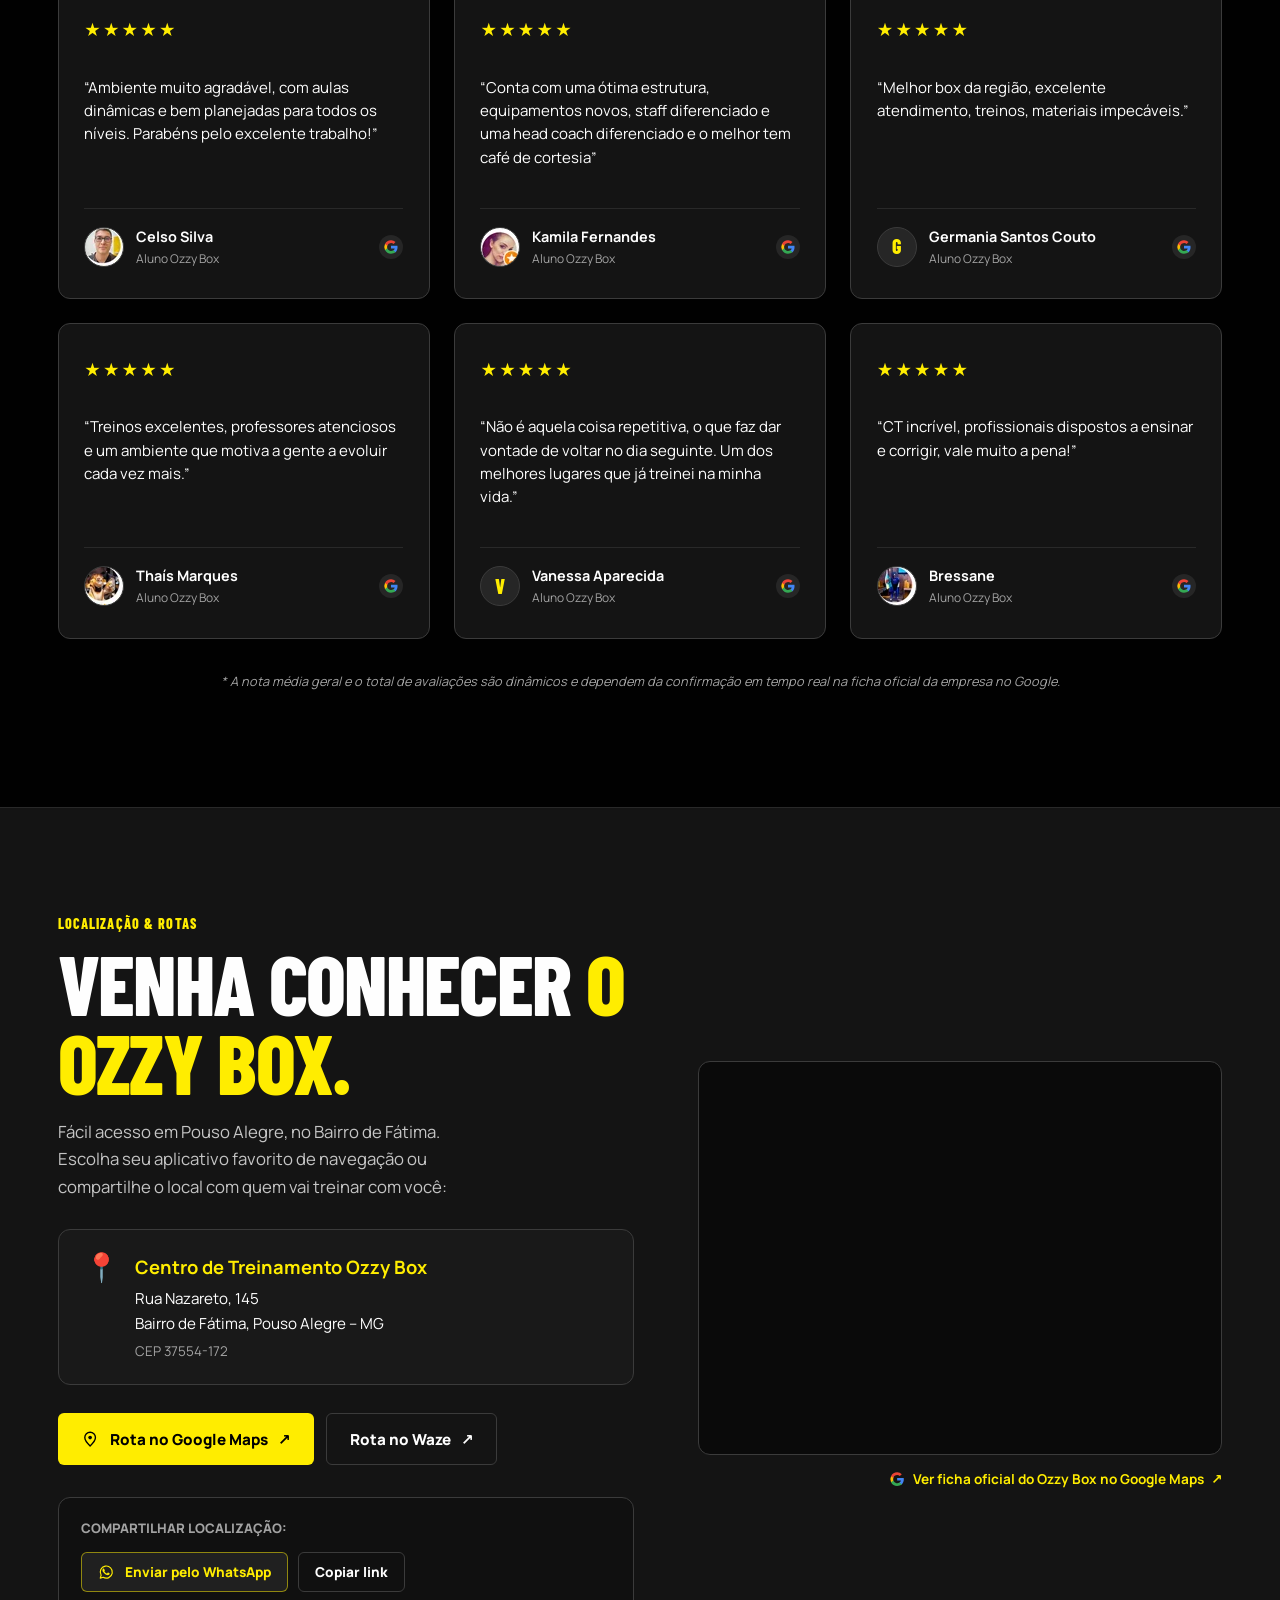
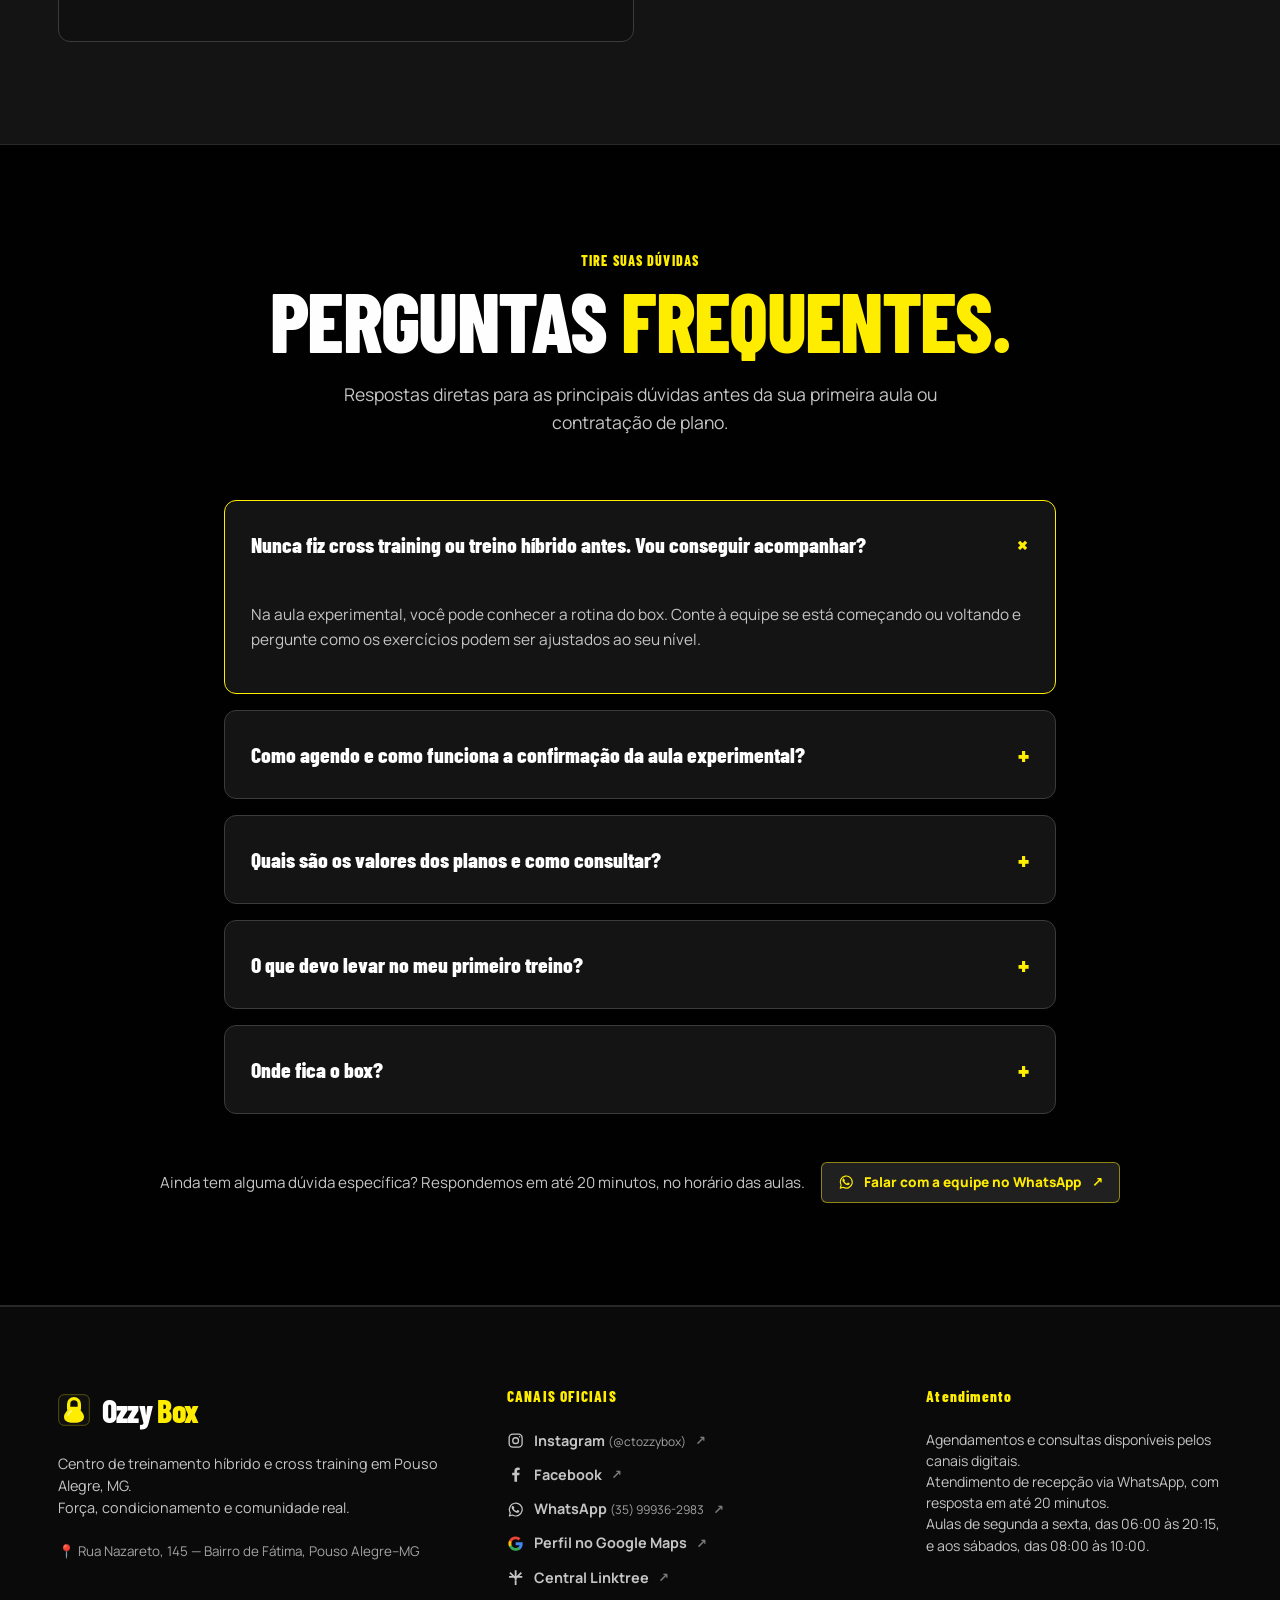
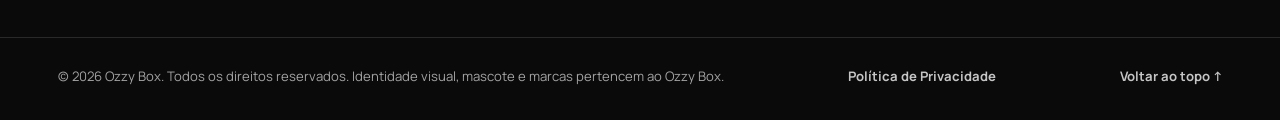
==== commit 25466f8f: "Substitui icone Z por kettlebell amarelo" ====
--- a/index.html
+++ b/index.html
@@ -20,7 +20,7 @@
   <meta name="twitter:card" content="summary">
   <meta name="twitter:title" content="Ozzy Box | Treino Híbrido em Pouso Alegre">
   <meta name="twitter:image" content="https://ctozzybox.com.br/assets/compartilhamento.jpg">
-  <link rel="icon" href="assets/mark.svg" type="image/svg+xml">
+  <link rel="icon" href="assets/kettlebell.svg" type="image/svg+xml">
   <link rel="stylesheet" href="style.css?v=26bce666731f">
   <script type="application/ld+json">
   {
@@ -892,7 +892,7 @@
     <div class="shell footer-inner">
       <div class="footer-brand-col">
         <a class="brand" href="#inicio" aria-label="Ozzy Box, voltar ao topo">
-          <img src="assets/mark.svg" alt="" width="32" height="32">
+          <img src="assets/kettlebell.svg" alt="" width="32" height="32">
           <span class="brand-text">Ozzy <strong>Box</strong></span>
         </a>
         <p class="footer-tagline">
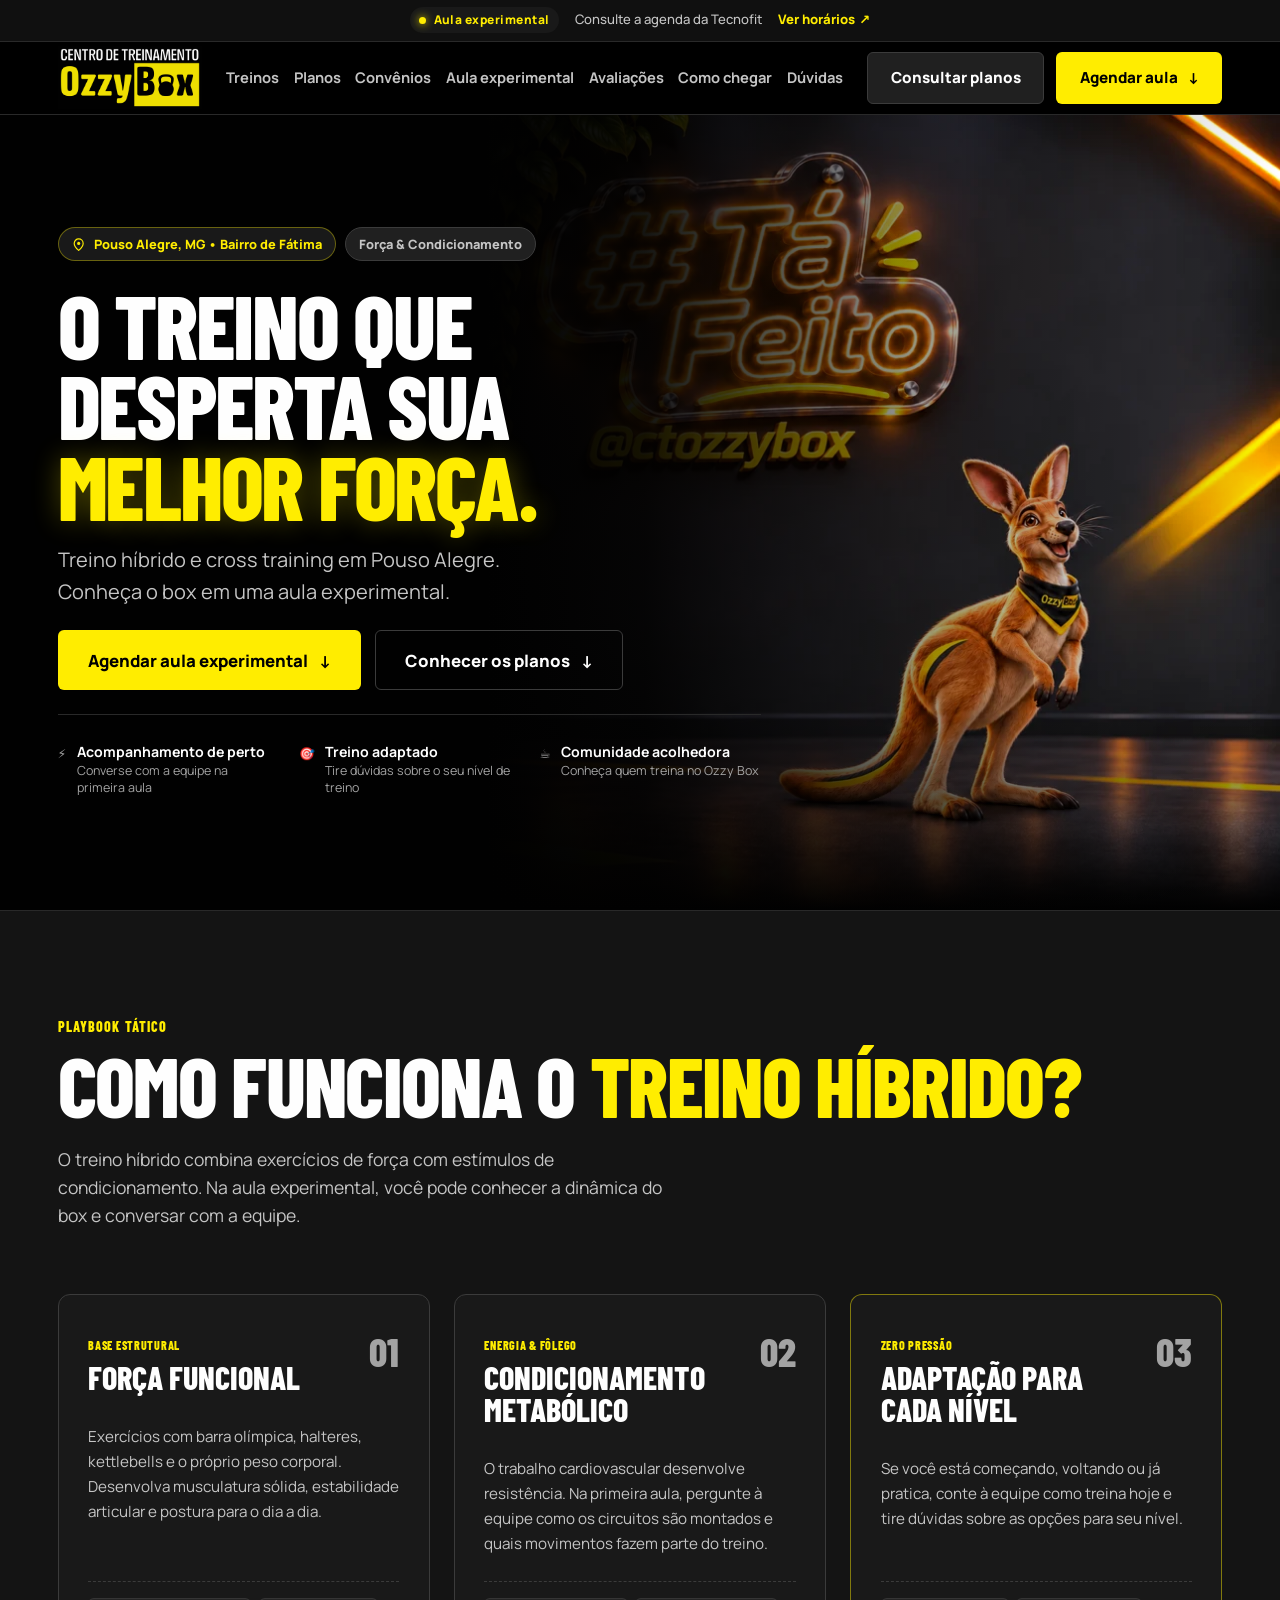
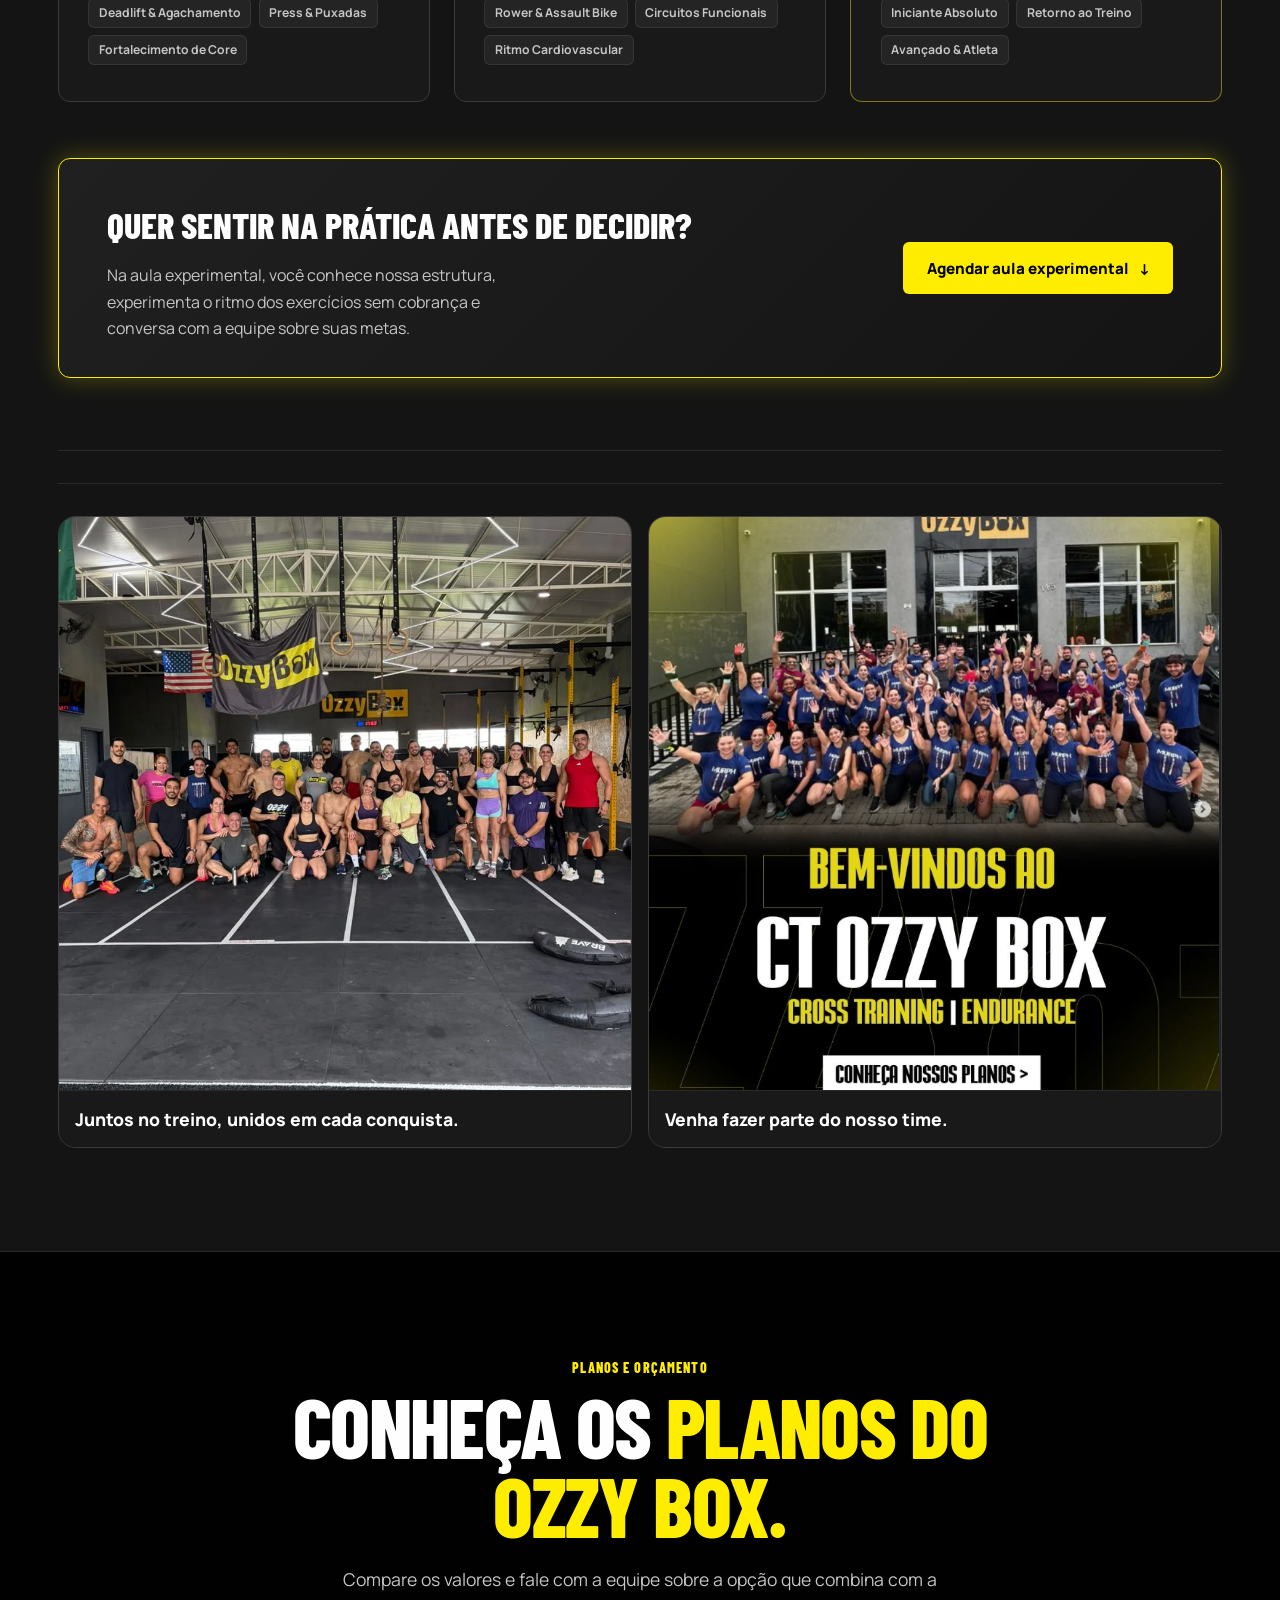
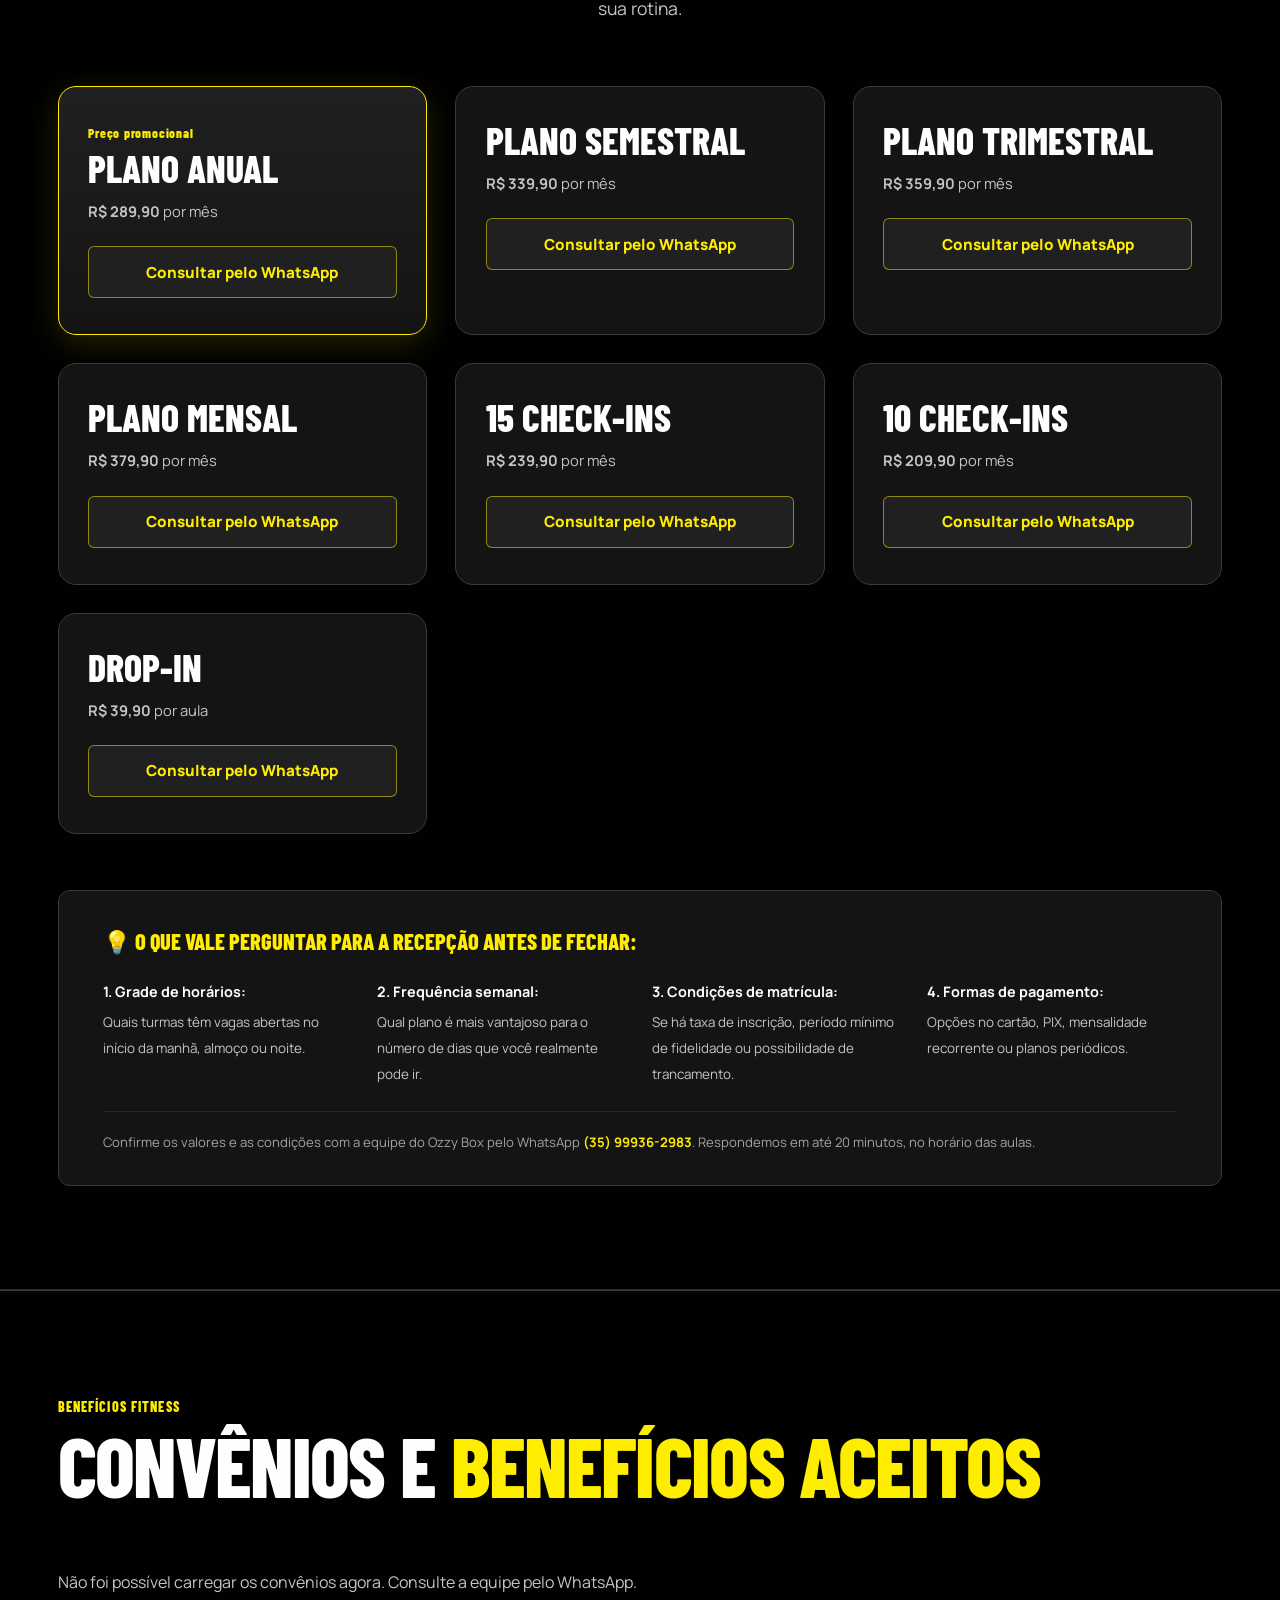
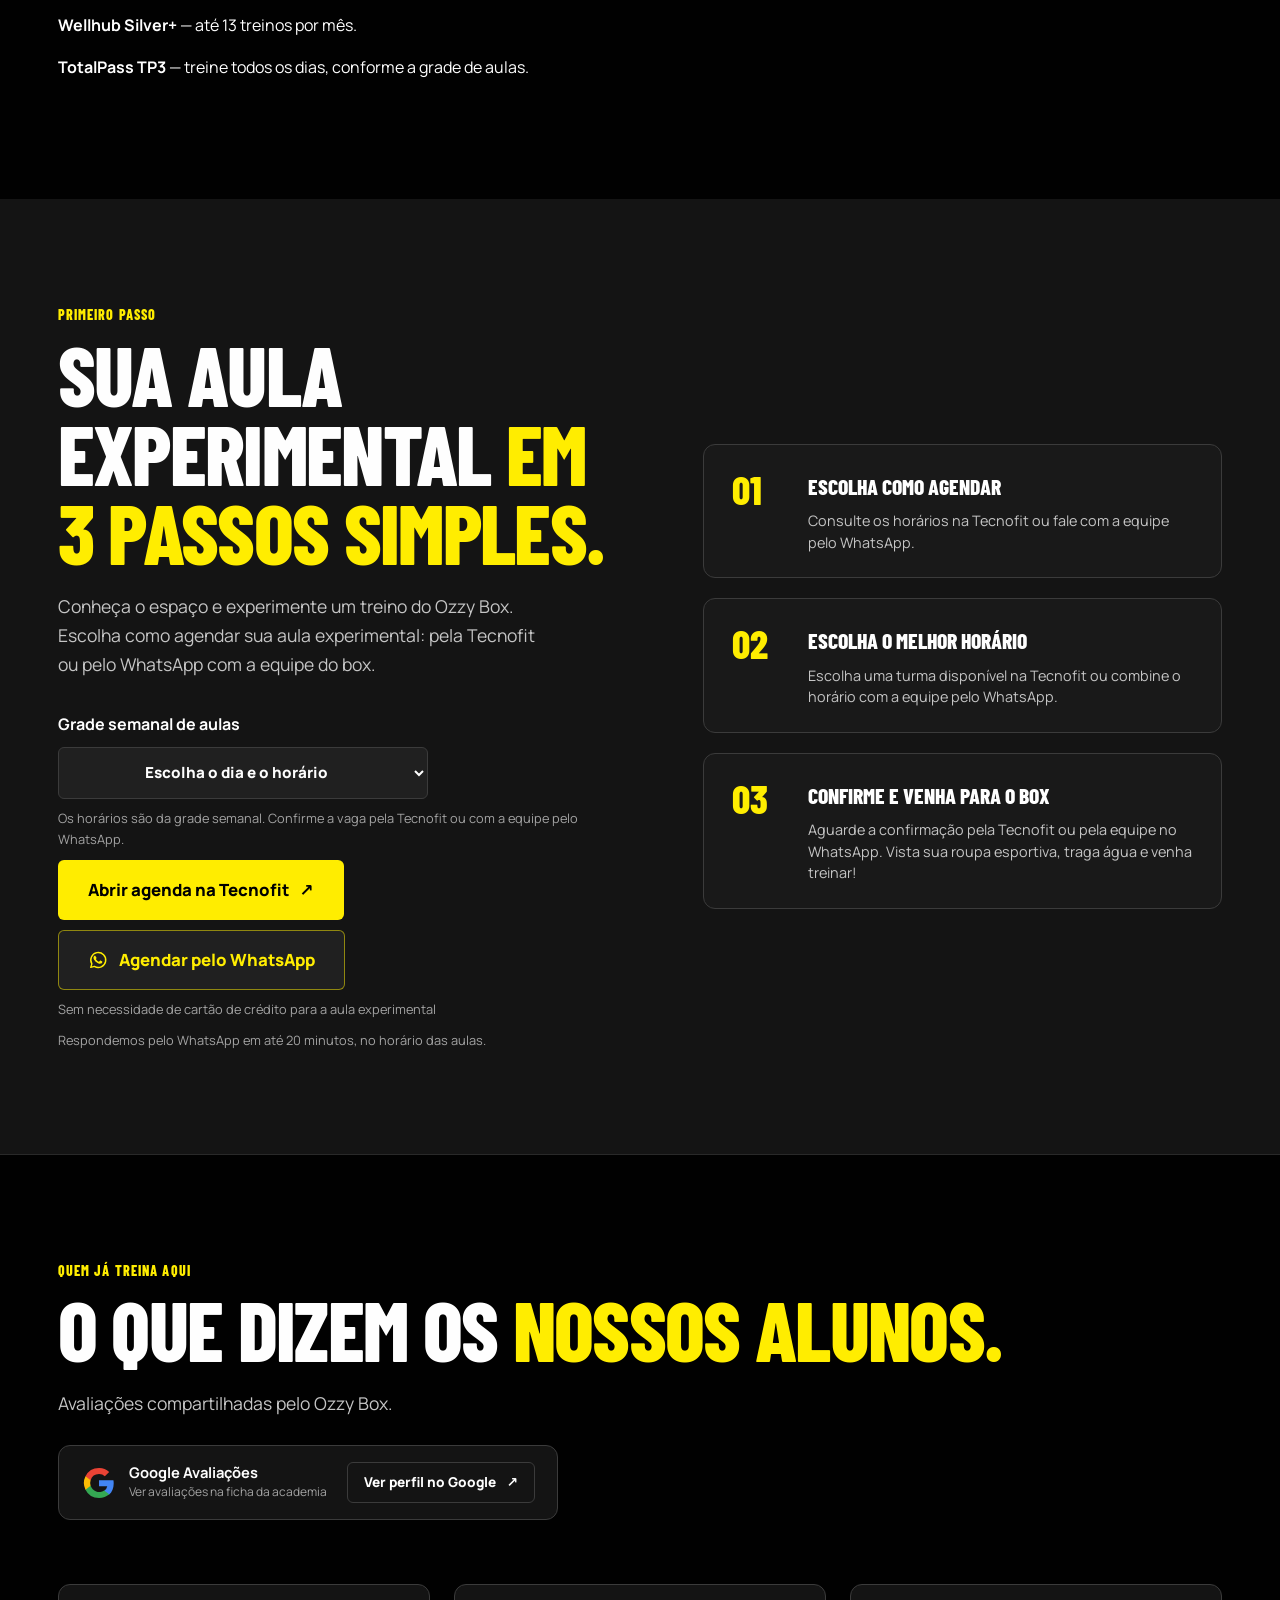
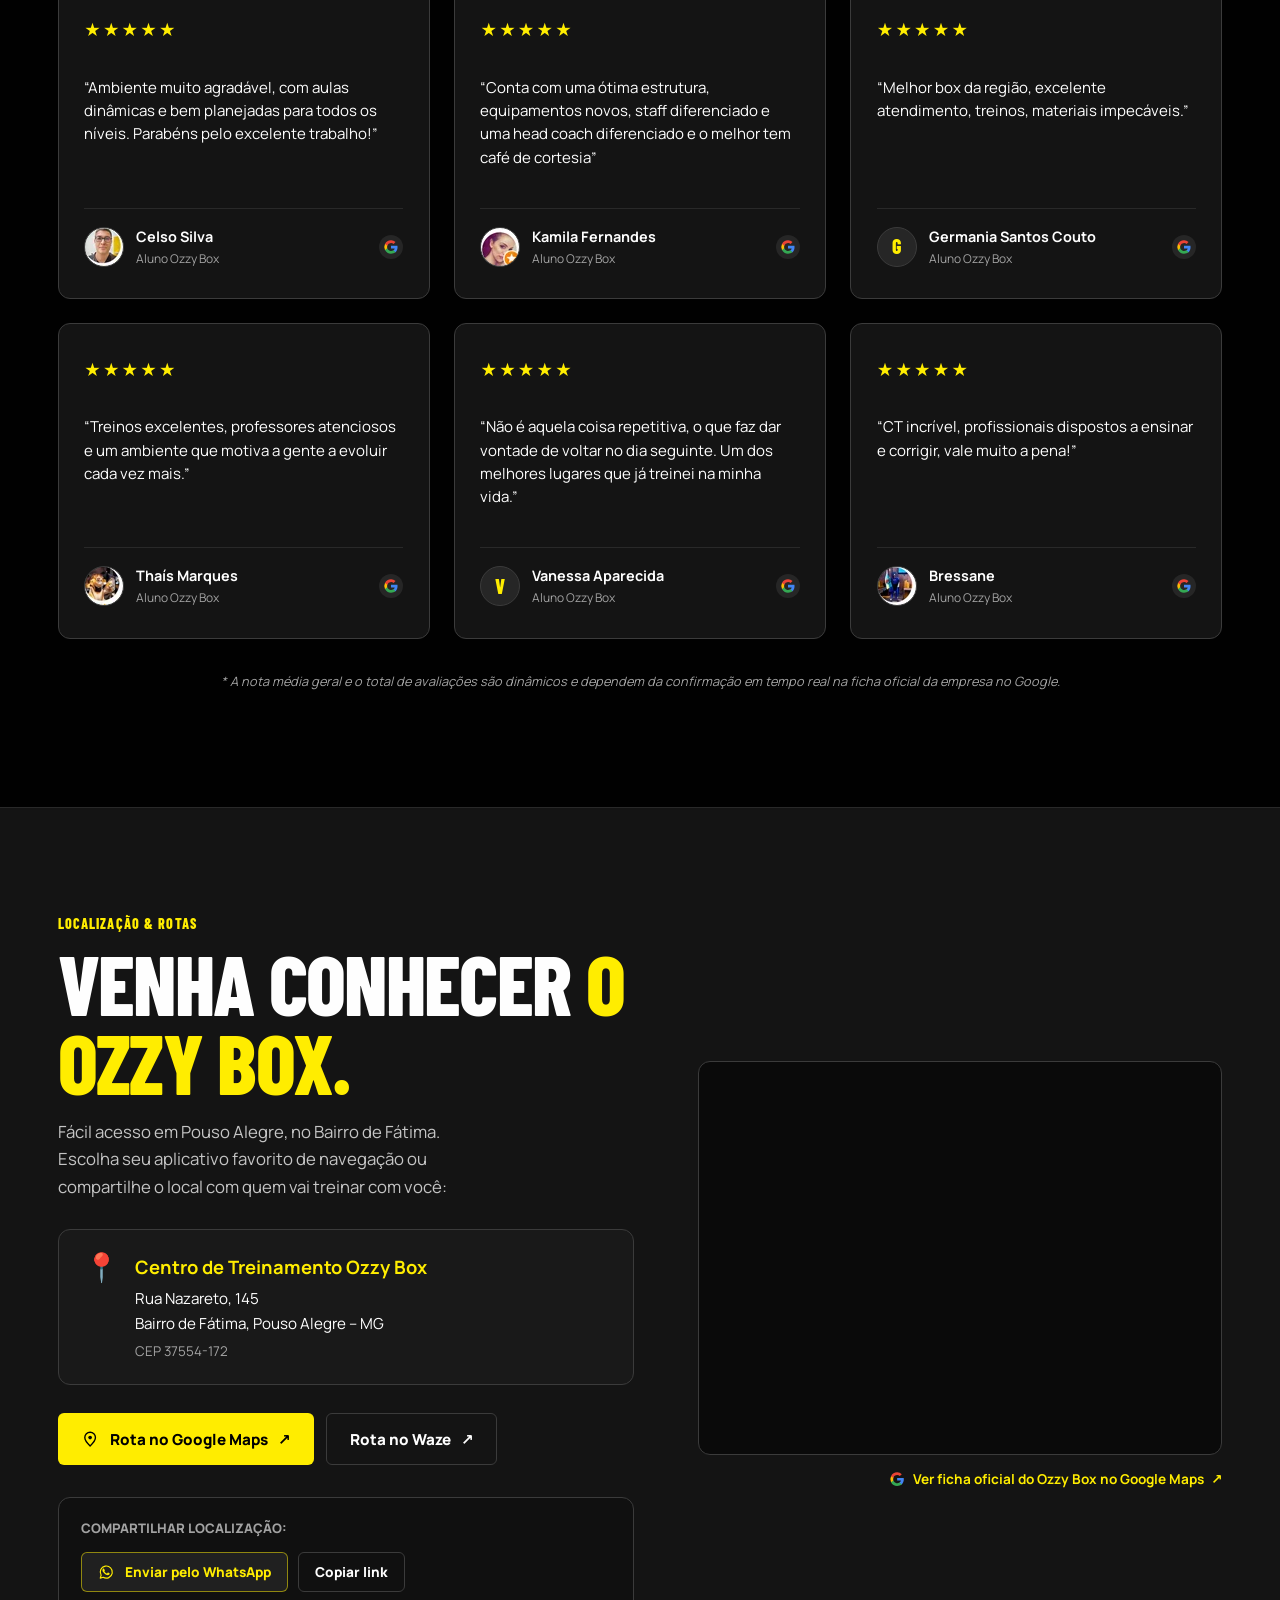
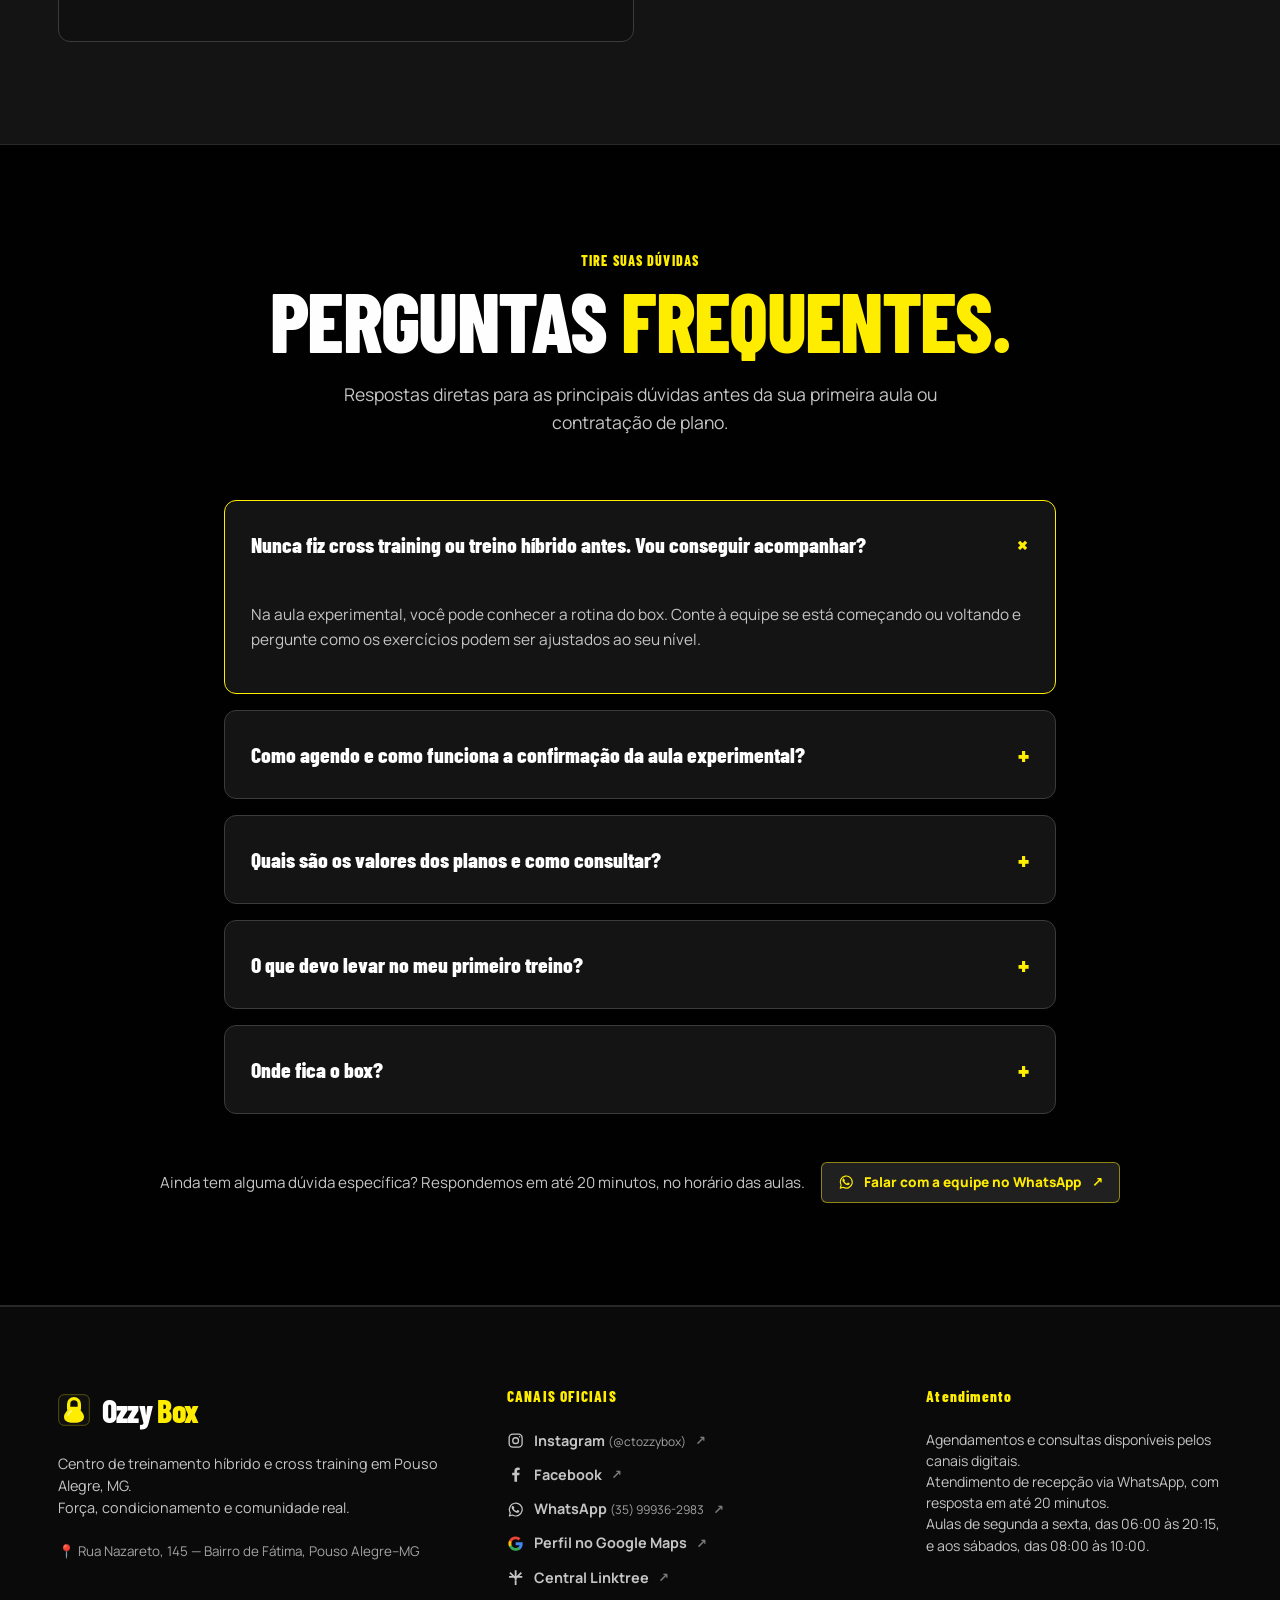
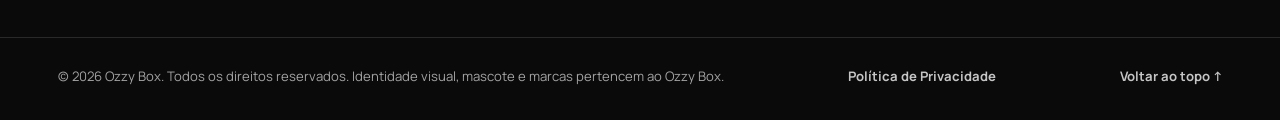
==== commit 8af1550c: "Corrige Instagram na imagem principal para @ctozzybox" ====
--- a/index.html
+++ b/index.html
@@ -234,7 +234,7 @@
       </div>
       <div class="hero-art-container">
         <figure class="hero-art">
-          <img src="assets/mascote-sem-pesos.webp" srcset="assets/mascote-sem-pesos-800.webp 800w, assets/mascote-sem-pesos.webp 1254w" sizes="(min-width: 1025px) 62vw, (min-width: 769px) 55vw, min(100vw, 576px)" alt="Mascote canguru do Ozzy Box com bandana preta e amarela, ao lado do letreiro Tá Feito." width="1254" height="1254" fetchpriority="high">
+          <img src="assets/mascote-ctozzybox.webp" srcset="assets/mascote-ctozzybox-800.webp 800w, assets/mascote-ctozzybox.webp 1254w" sizes="(min-width: 1025px) 62vw, (min-width: 769px) 55vw, min(100vw, 576px)" alt="Mascote canguru do Ozzy Box com bandana preta e amarela, ao lado do letreiro Tá Feito." width="1254" height="1254" fetchpriority="high">
         </figure>
         <div class="hero-backdrop-gradient"></div>
       </div>
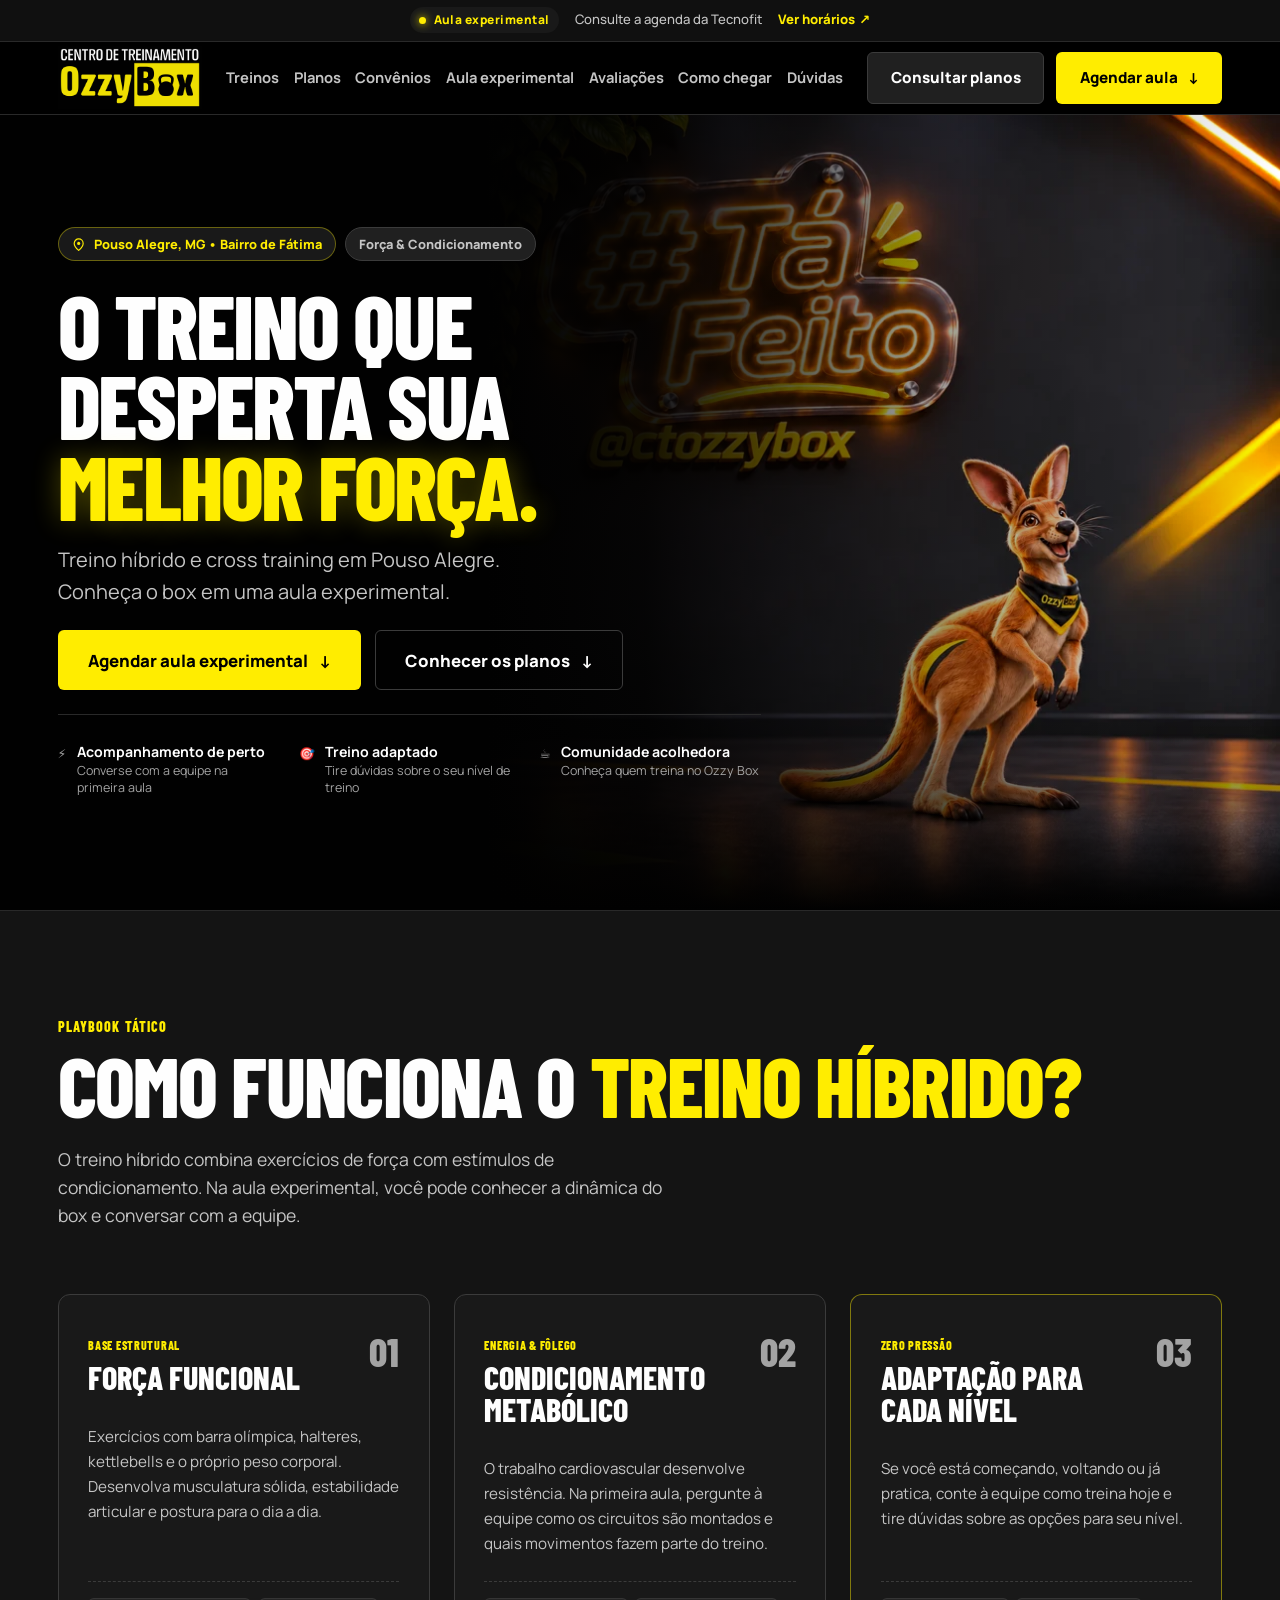
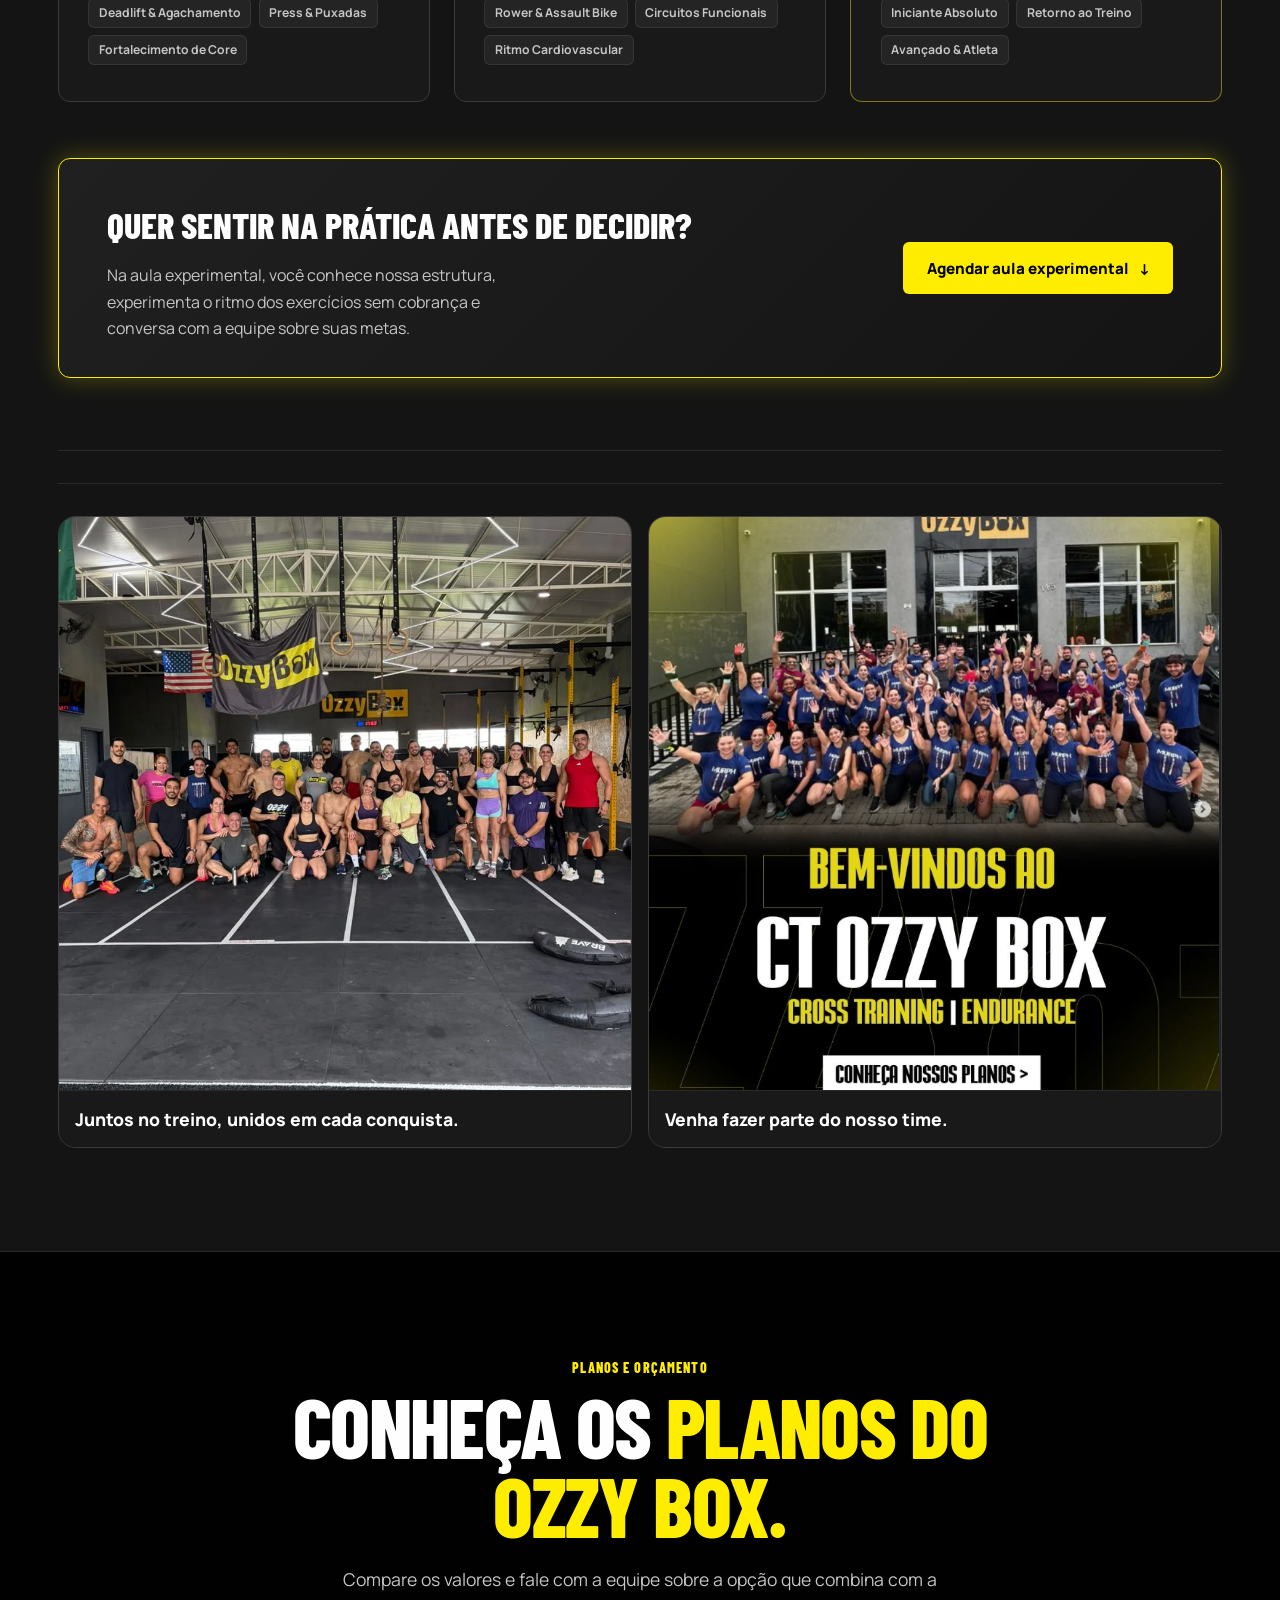
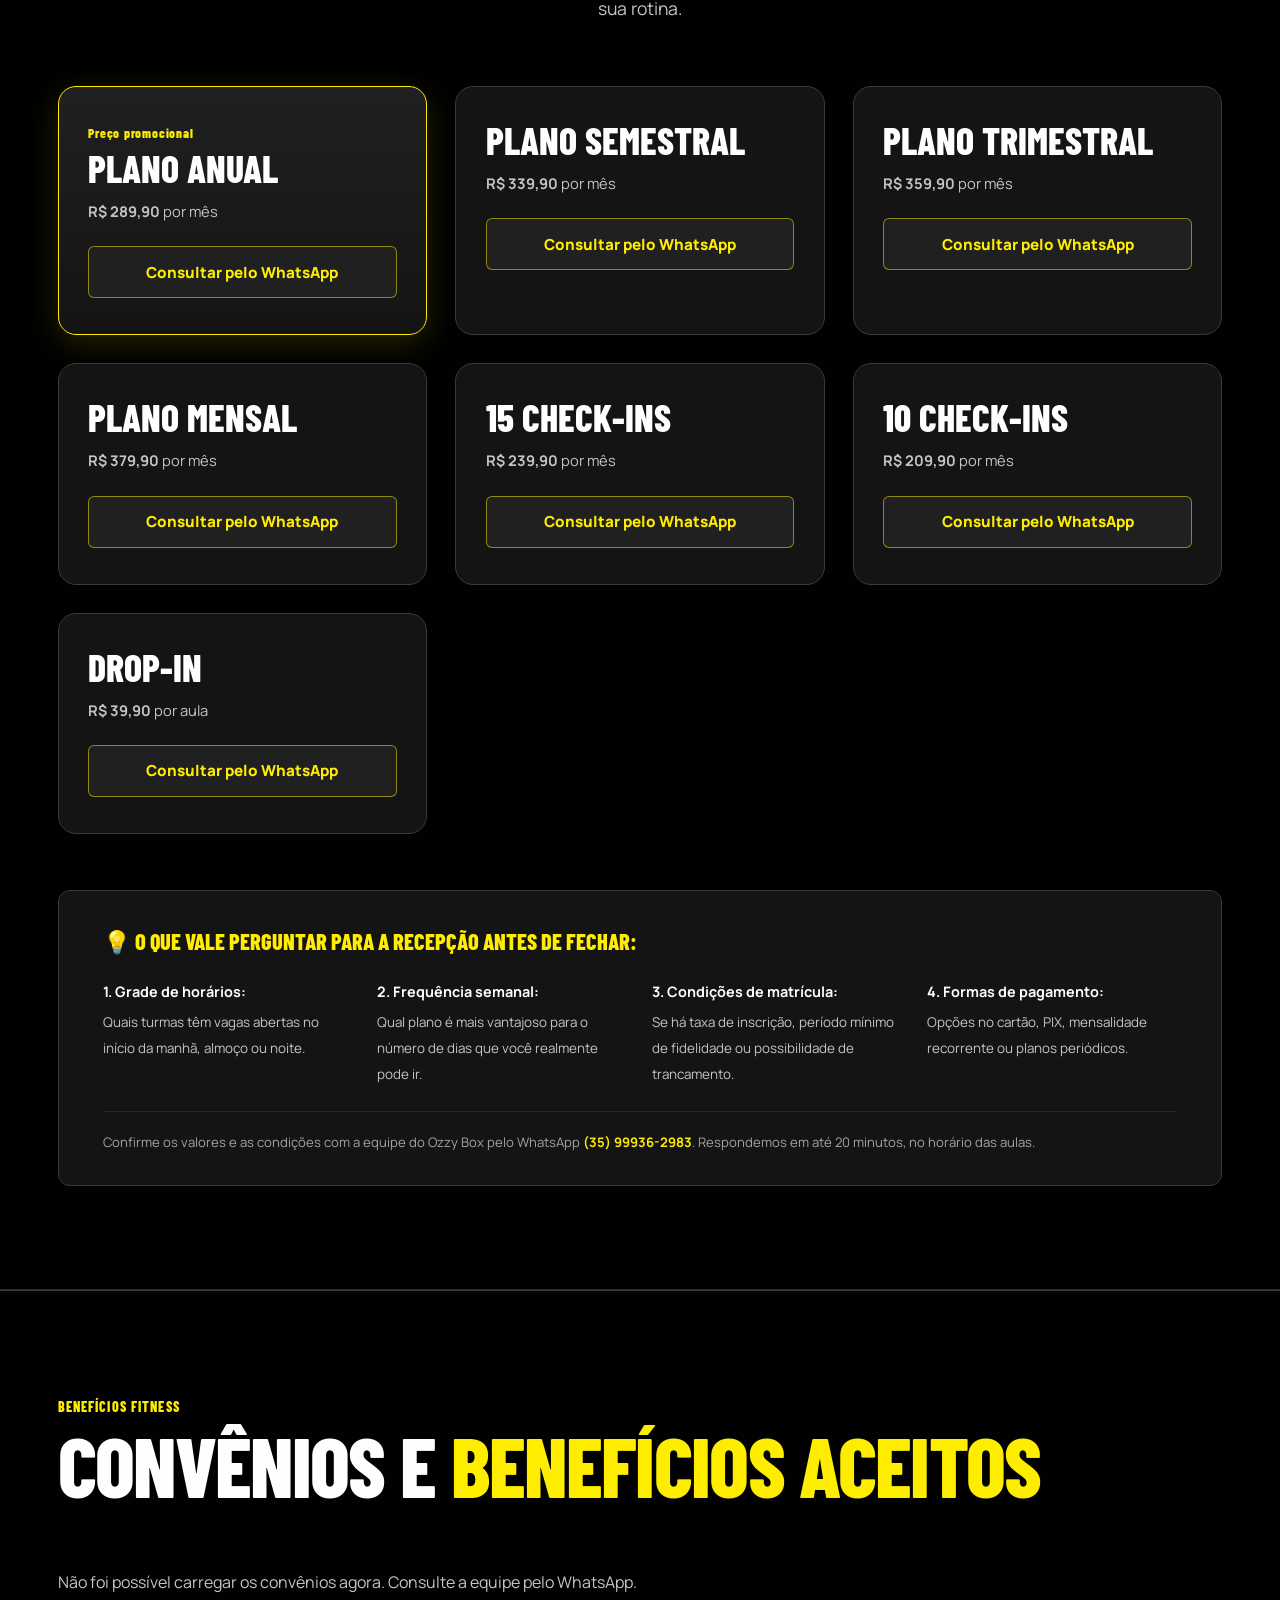
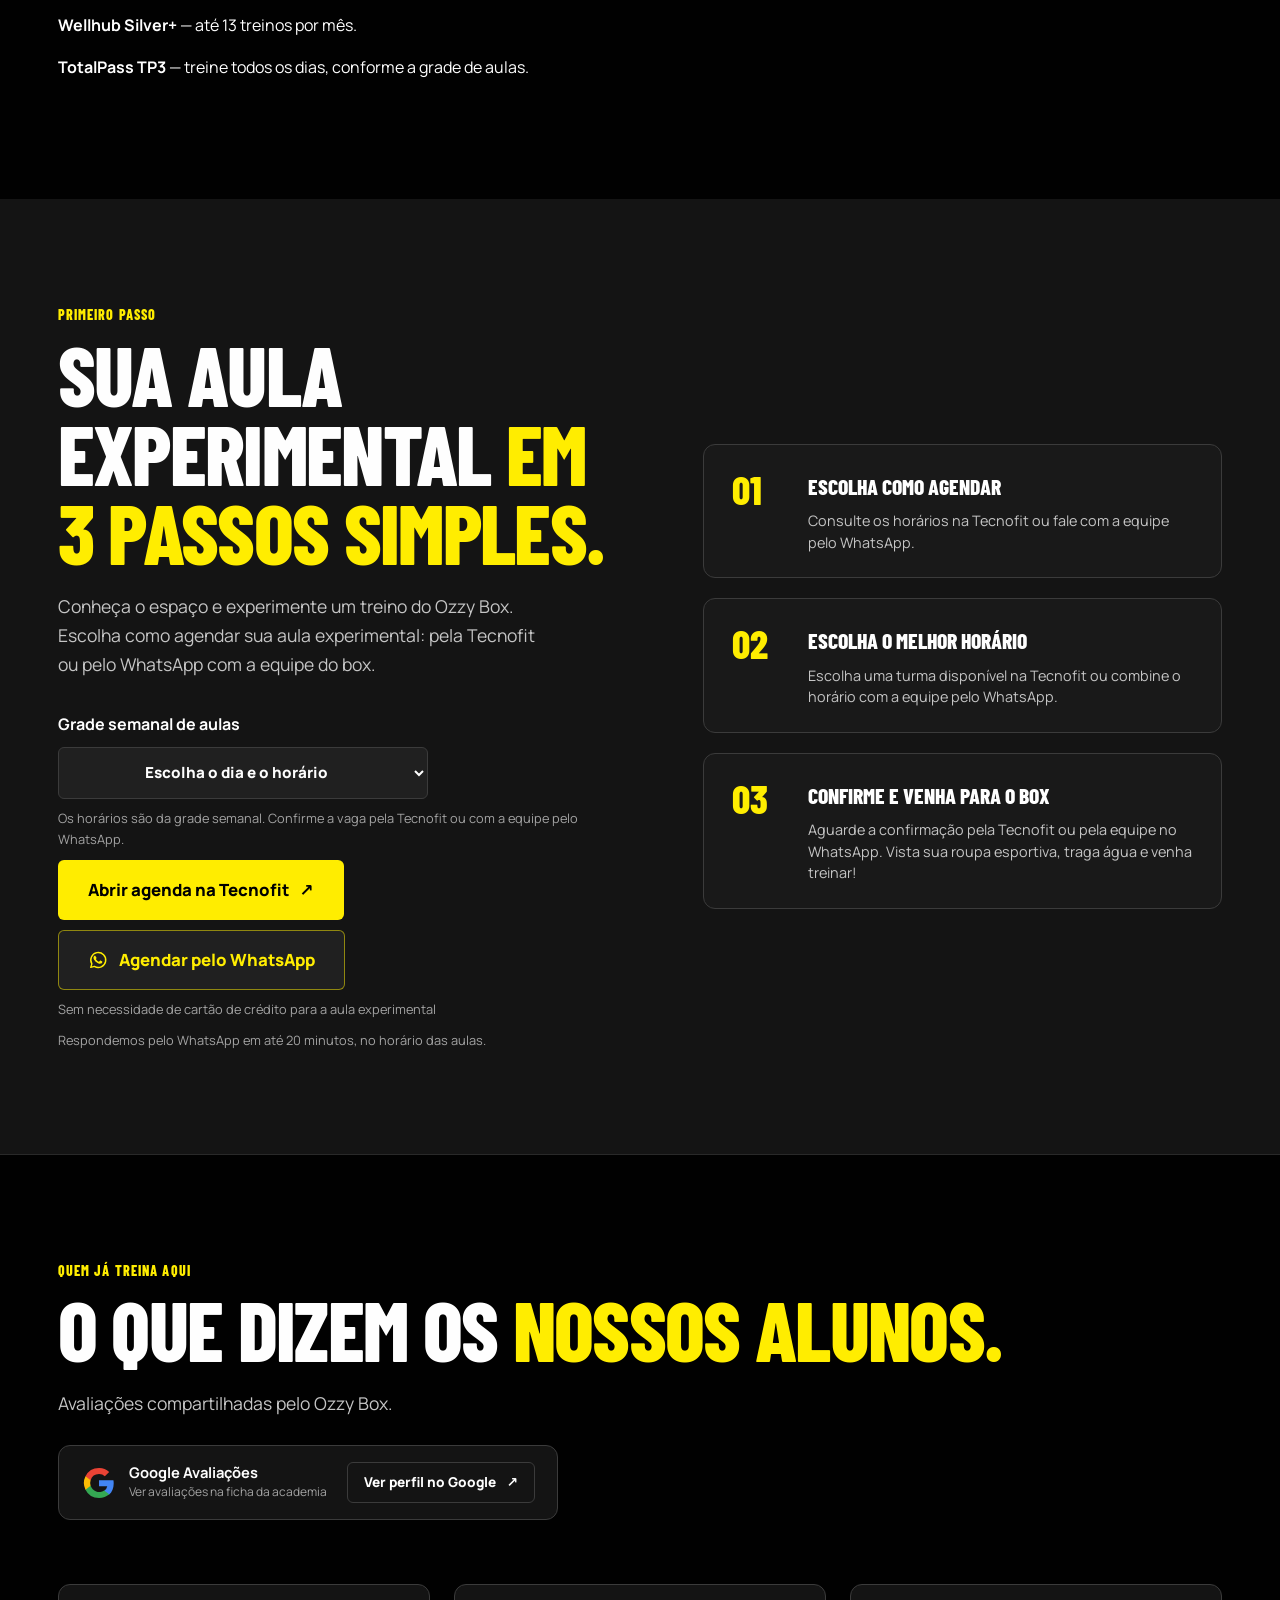
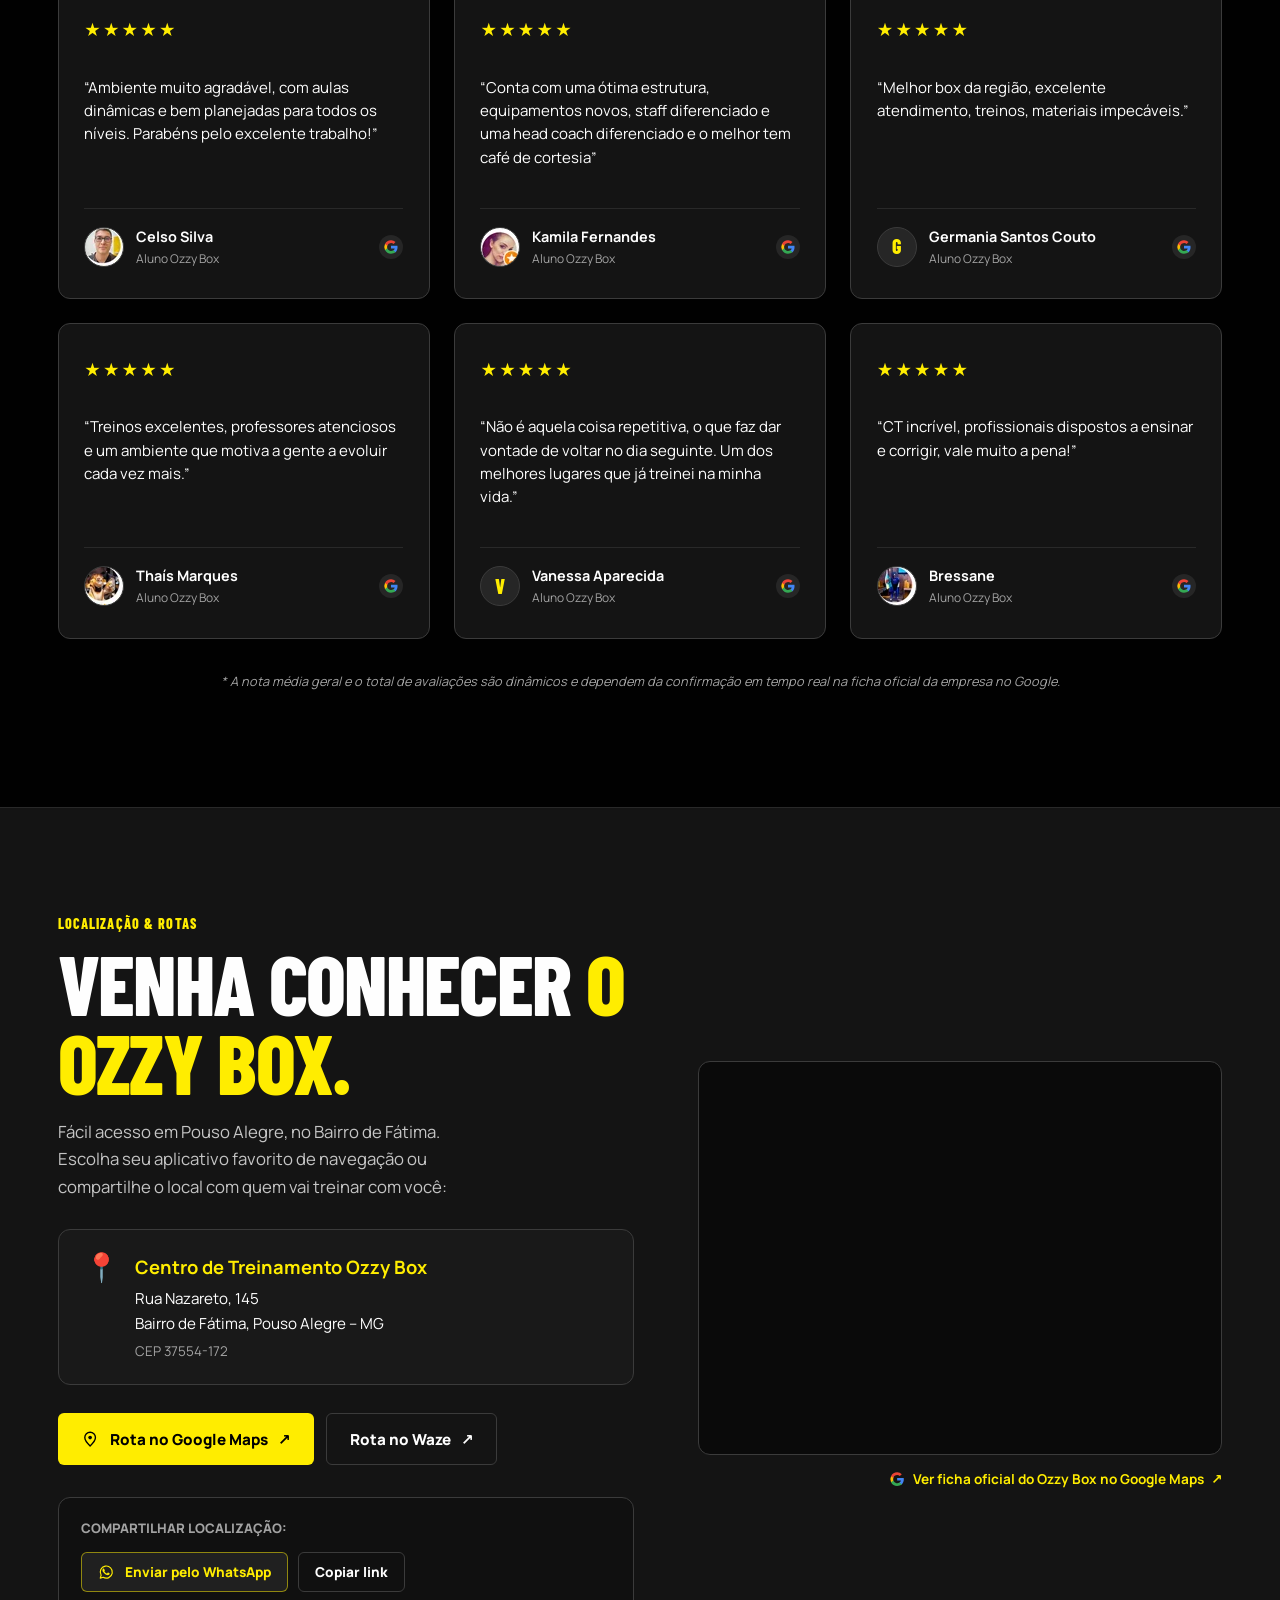
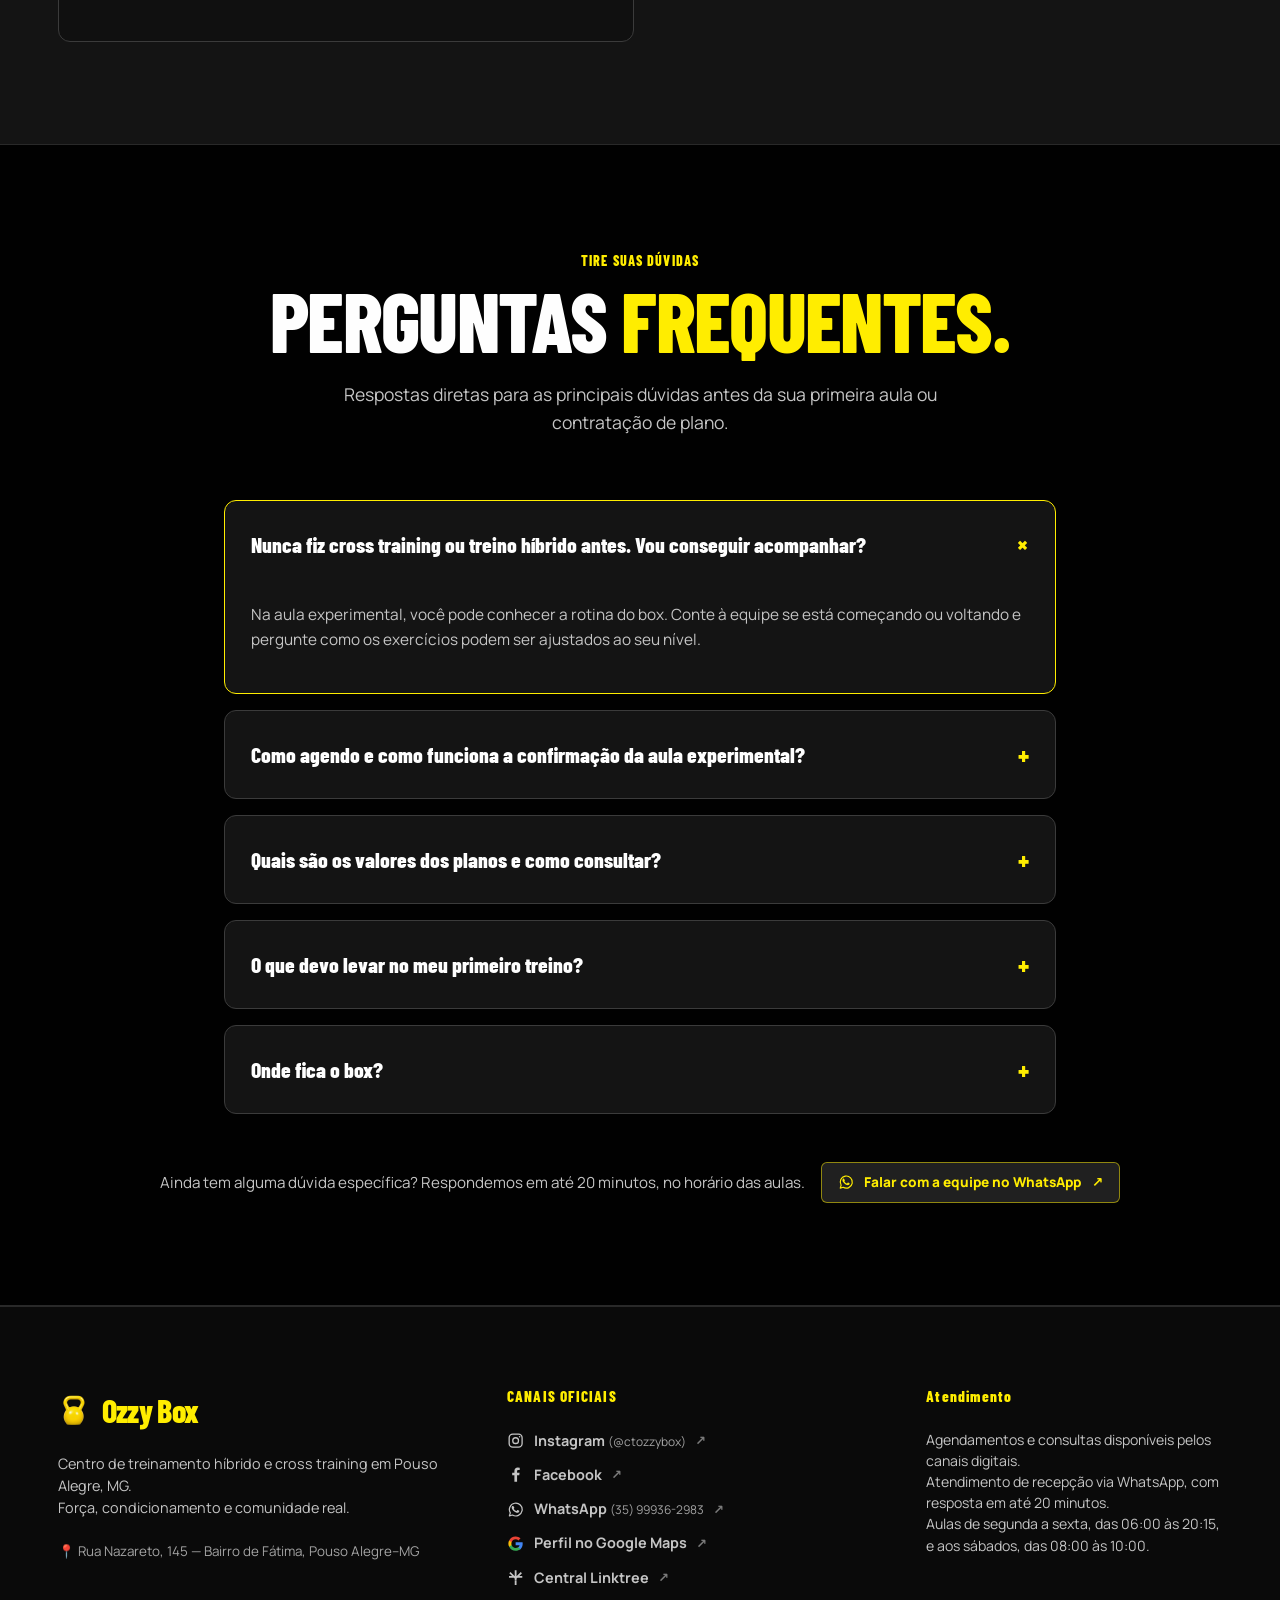
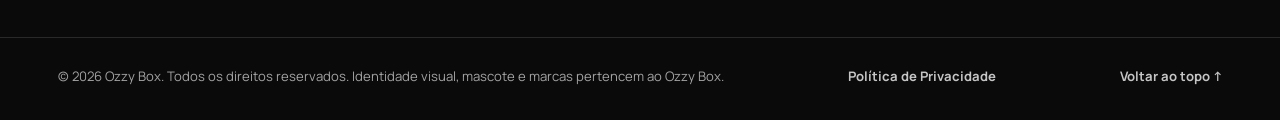
==== commit 1ebc5441: "Deixa nome amarelo e usa kettlebell realista" ====
--- a/index.html
+++ b/index.html
@@ -20,8 +20,8 @@
   <meta name="twitter:card" content="summary">
   <meta name="twitter:title" content="Ozzy Box | Treino Híbrido em Pouso Alegre">
   <meta name="twitter:image" content="https://ctozzybox.com.br/assets/compartilhamento.jpg">
-  <link rel="icon" href="assets/kettlebell.svg" type="image/svg+xml">
-  <link rel="stylesheet" href="style.css?v=26bce666731f">
+  <link rel="icon" href="assets/kettlebell-real.png" type="image/png">
+  <link rel="stylesheet" href="style.css?v=038819690c3b">
   <script type="application/ld+json">
   {
     "@context": "https://schema.org",
@@ -892,7 +892,7 @@
     <div class="shell footer-inner">
       <div class="footer-brand-col">
         <a class="brand" href="#inicio" aria-label="Ozzy Box, voltar ao topo">
-          <img src="assets/kettlebell.svg" alt="" width="32" height="32">
+          <img src="assets/kettlebell-real.png" alt="" width="32" height="32">
           <span class="brand-text">Ozzy <strong>Box</strong></span>
         </a>
         <p class="footer-tagline">
--- a/style.css
+++ b/style.css
@@ -335,6 +335,8 @@
   letter-spacing: -0.02em;
   color: var(--ink);
 }
+
+.brand-text { color: var(--gold); }
 
 .brand-text strong {
   color: var(--gold);
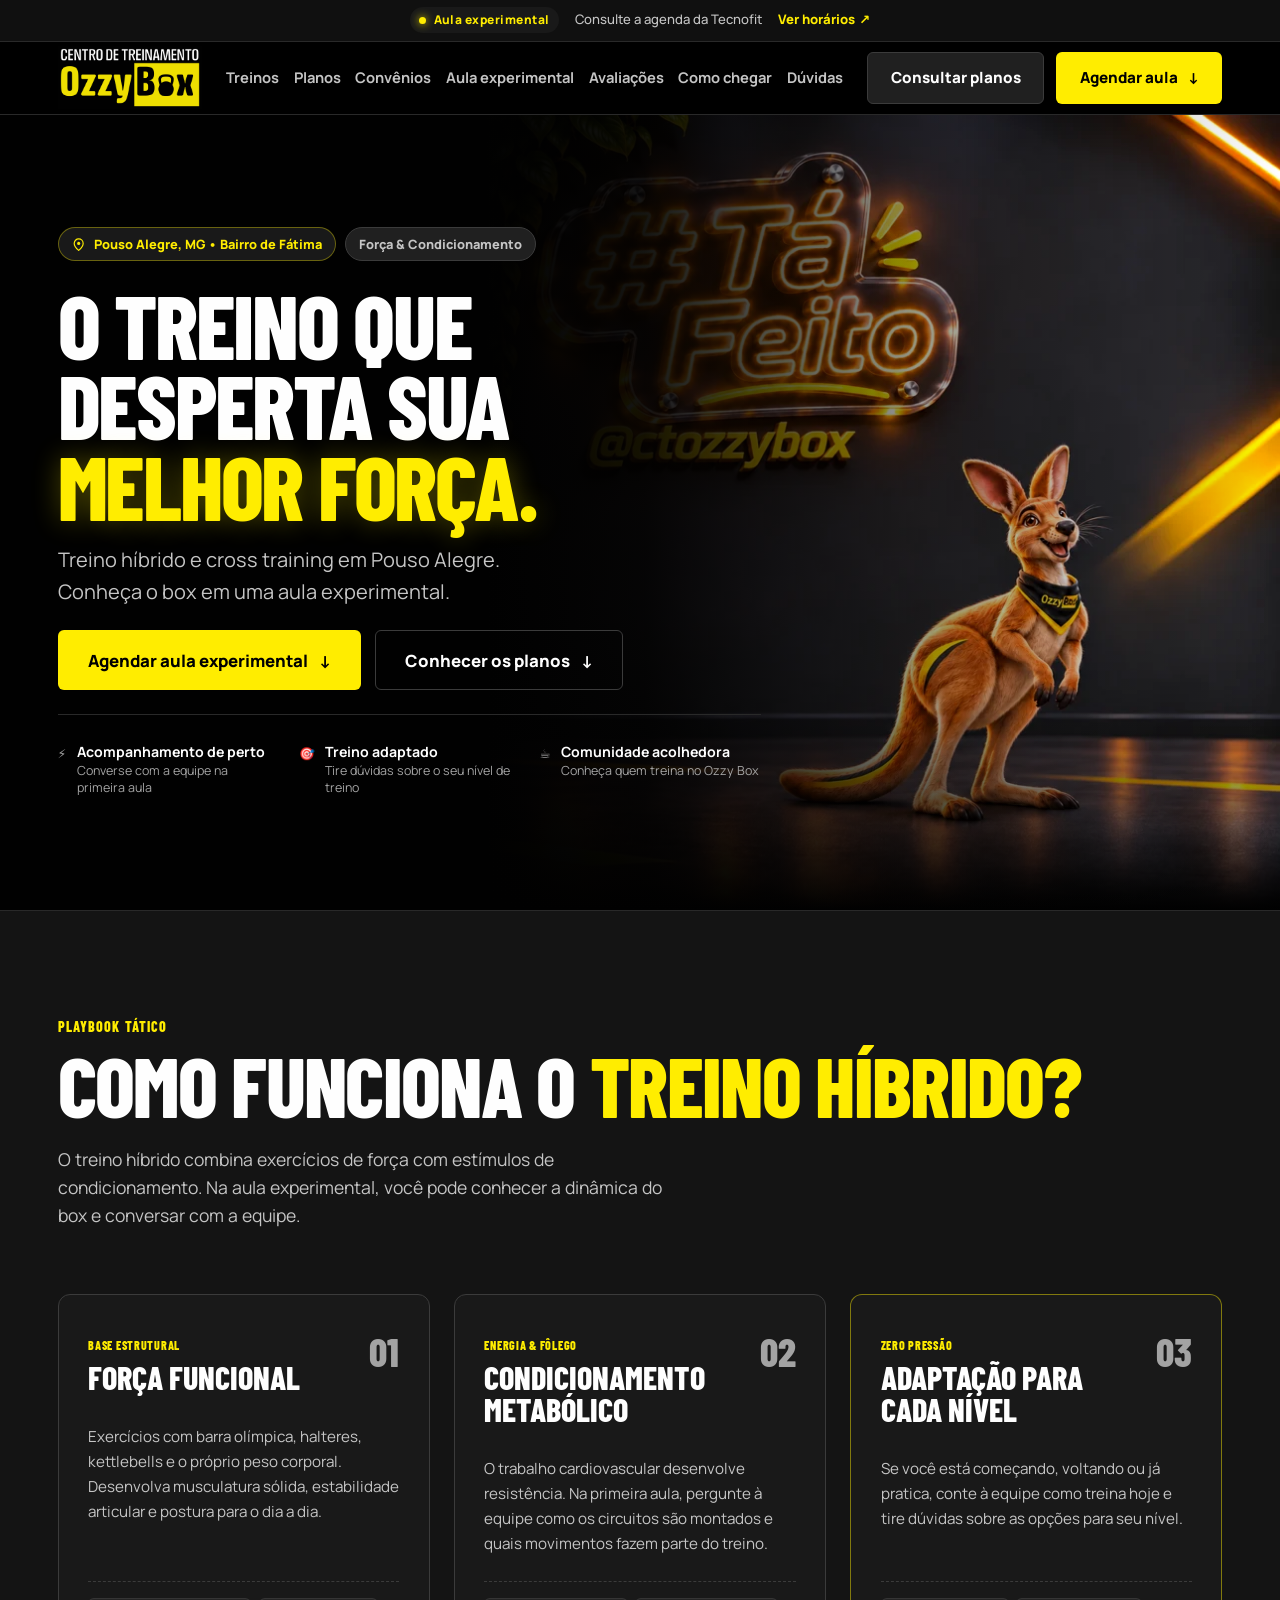
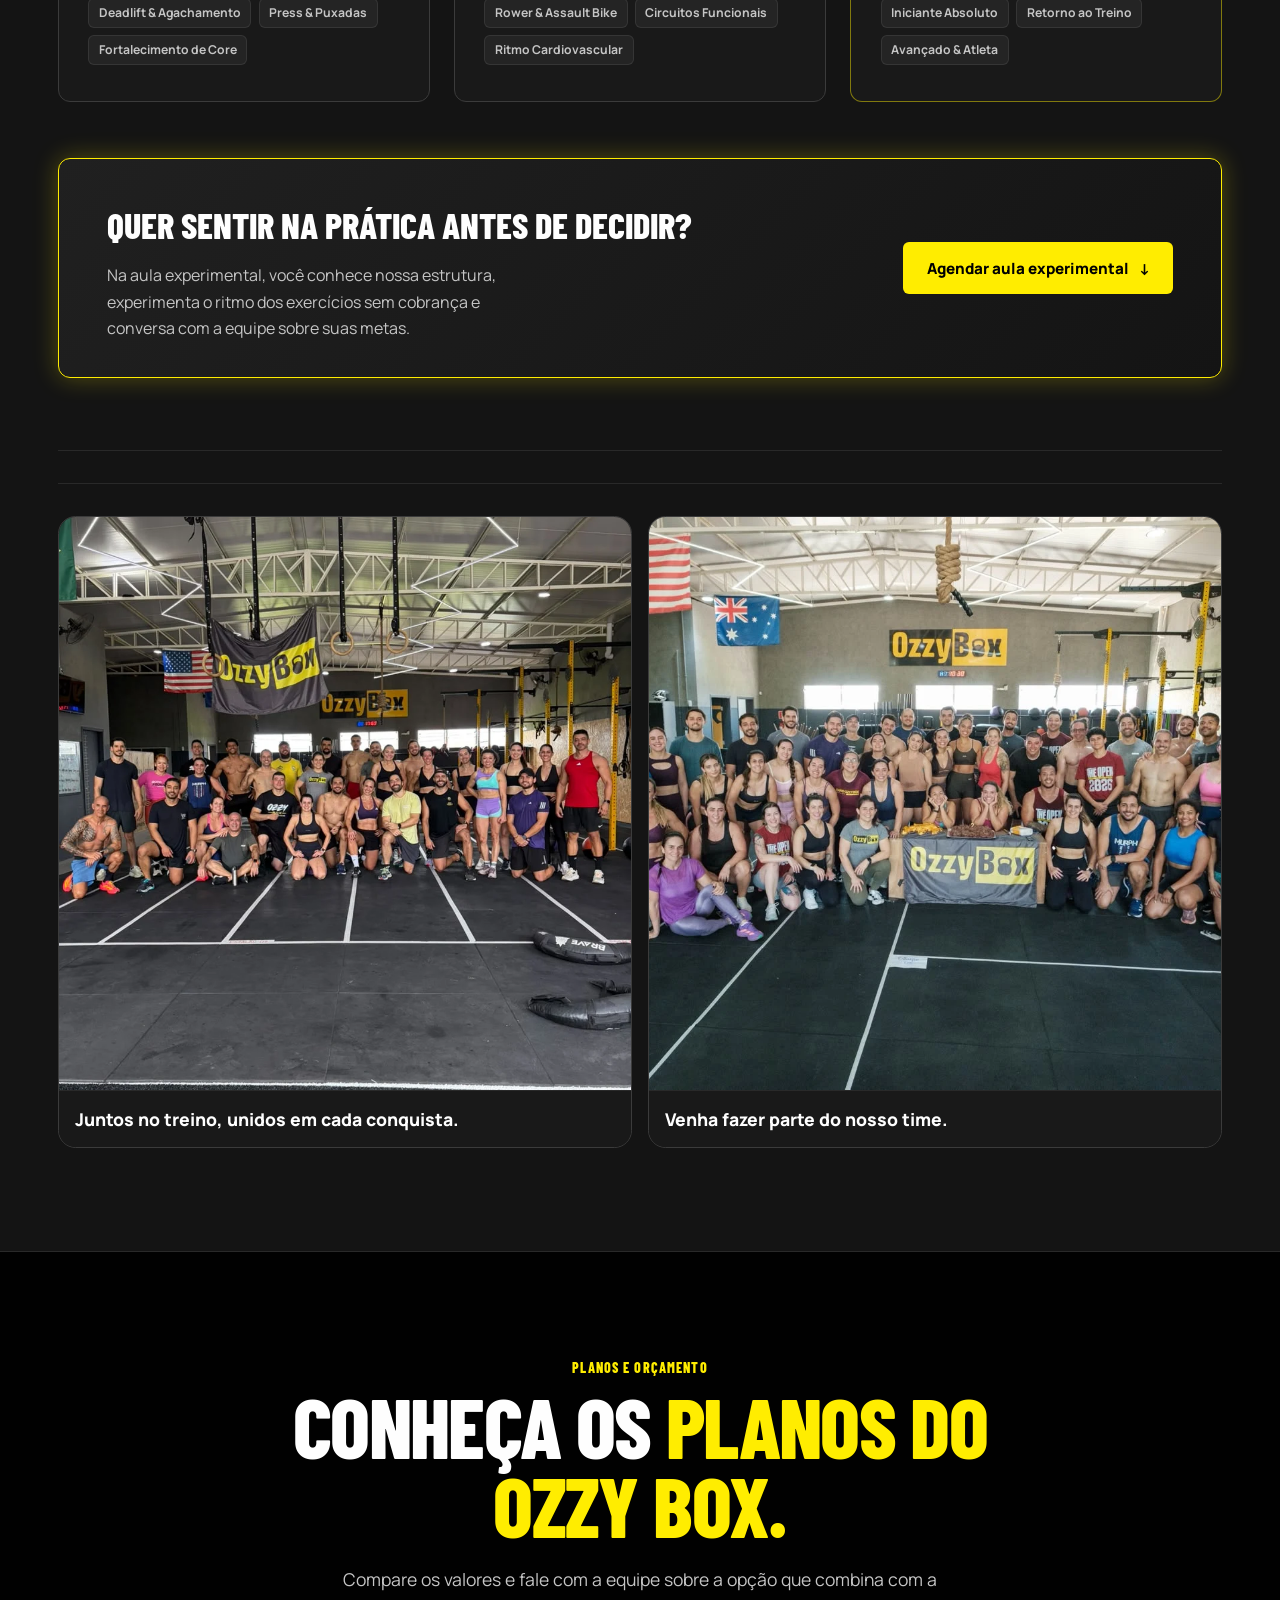
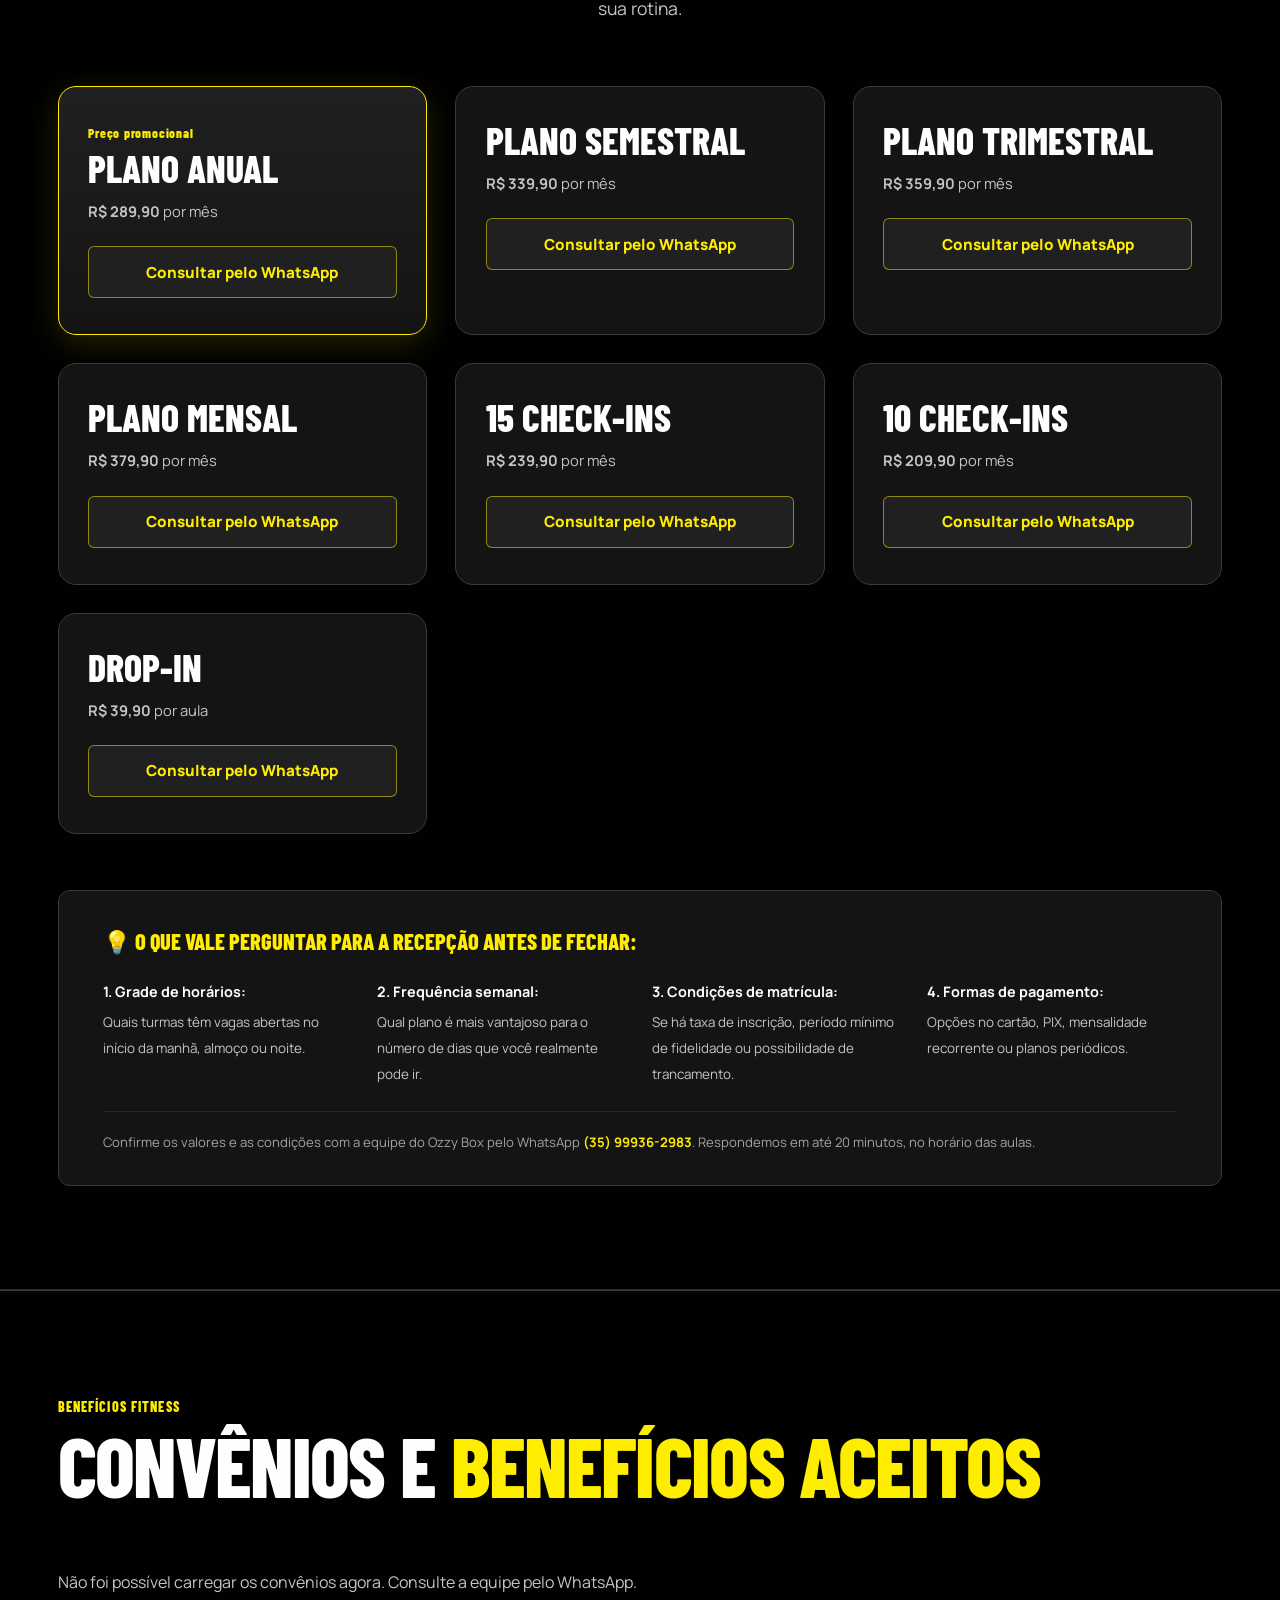
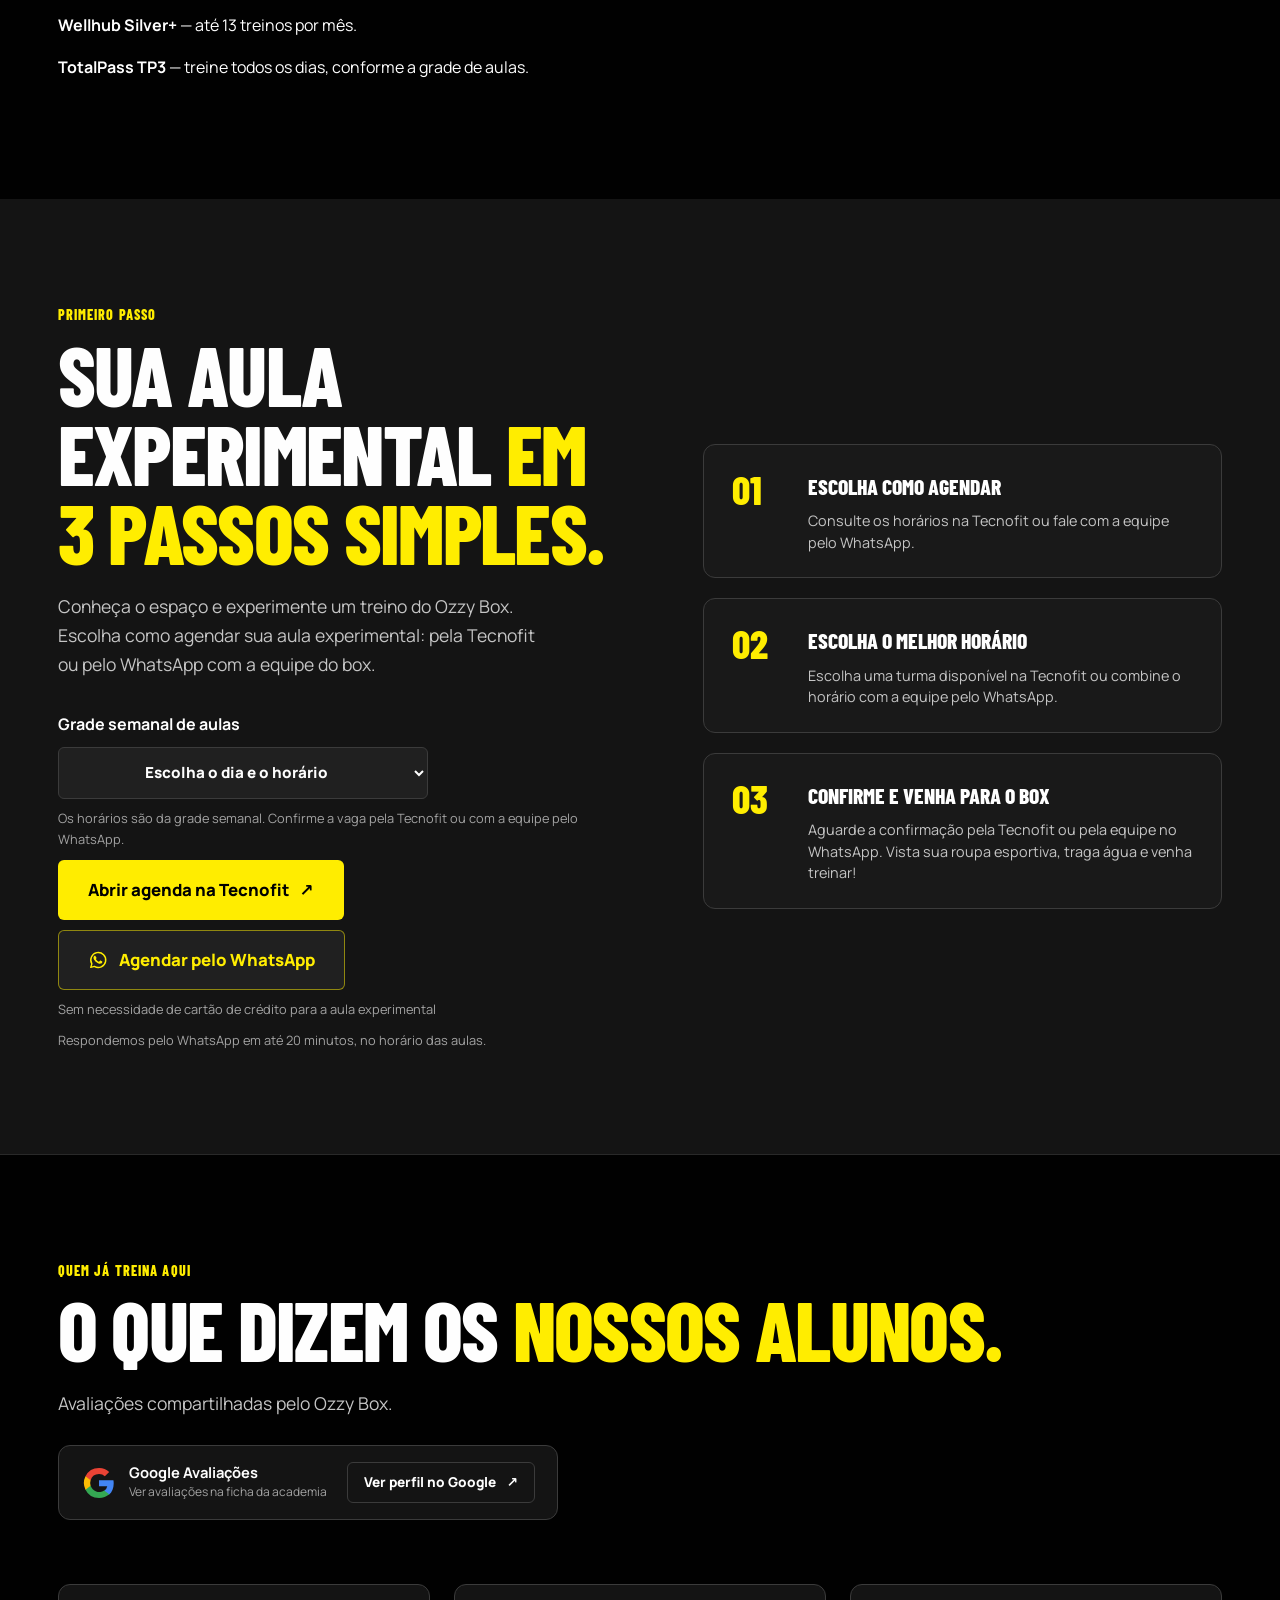
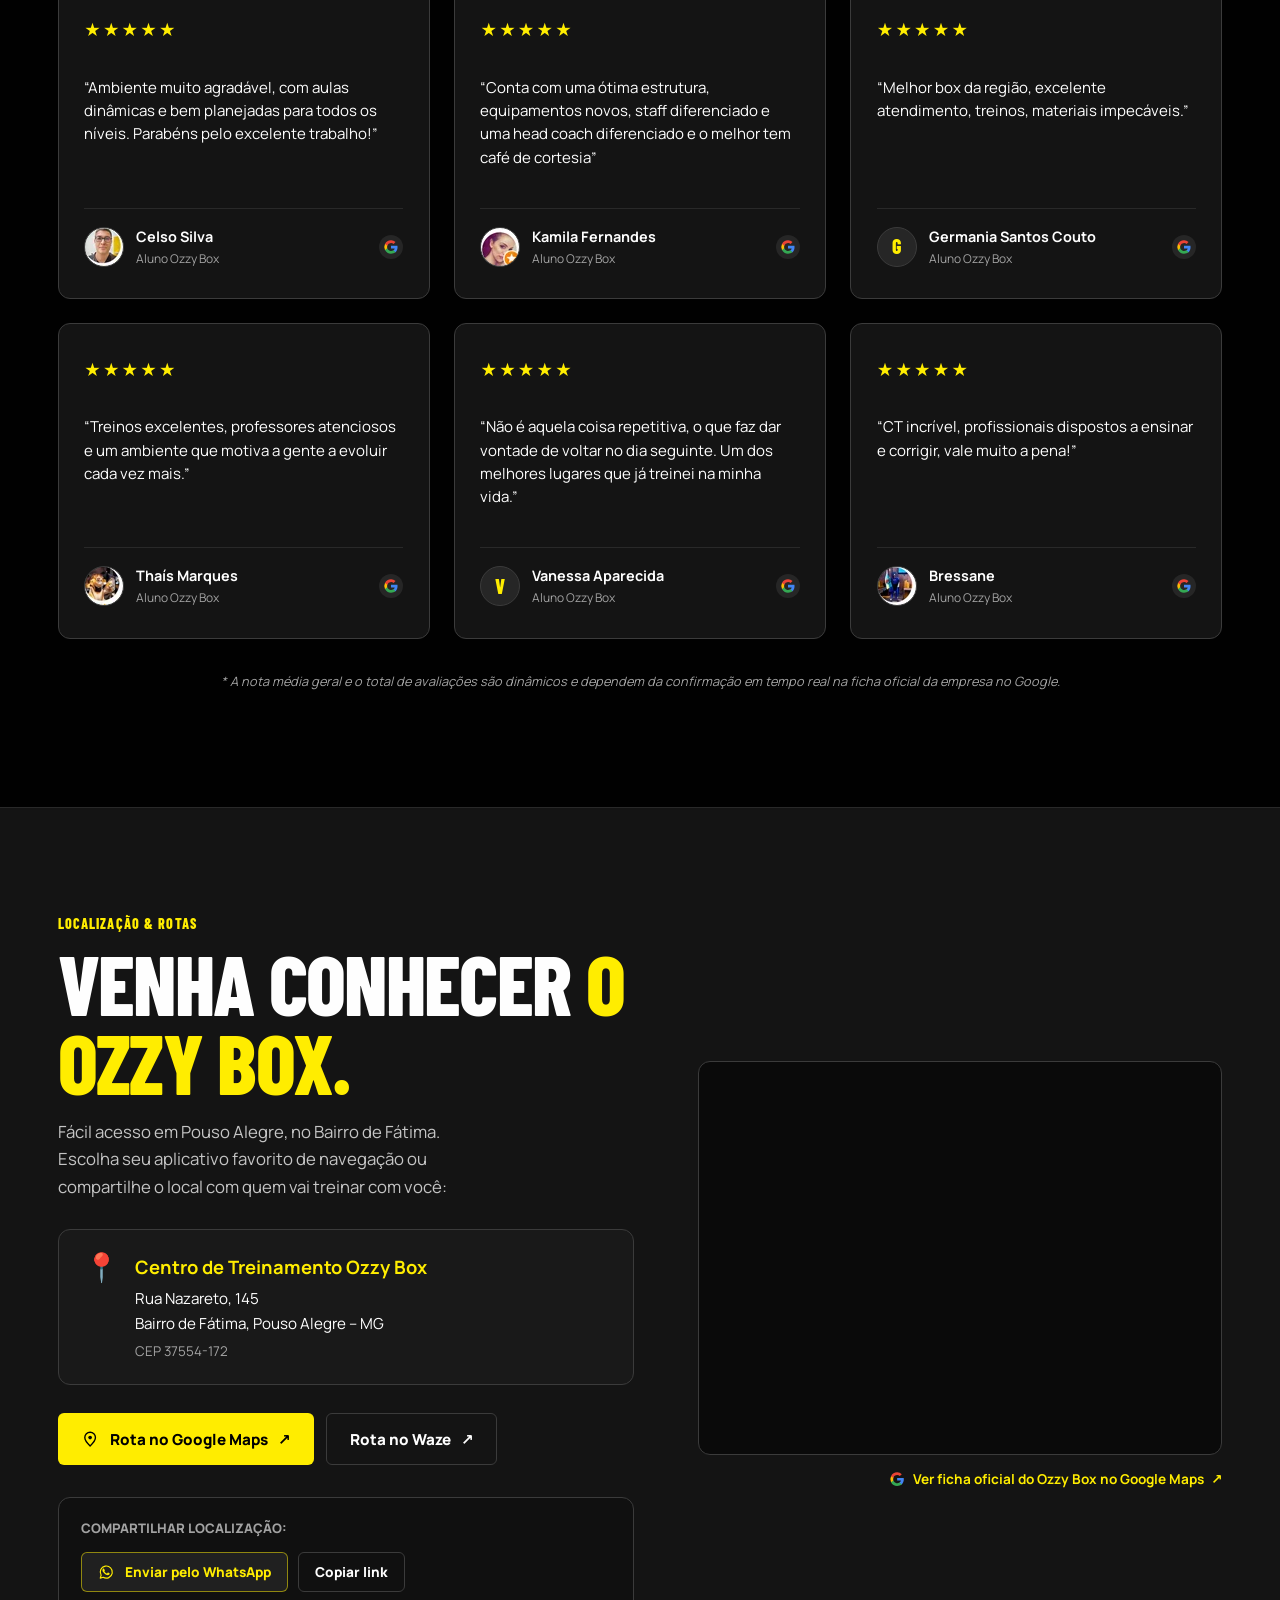
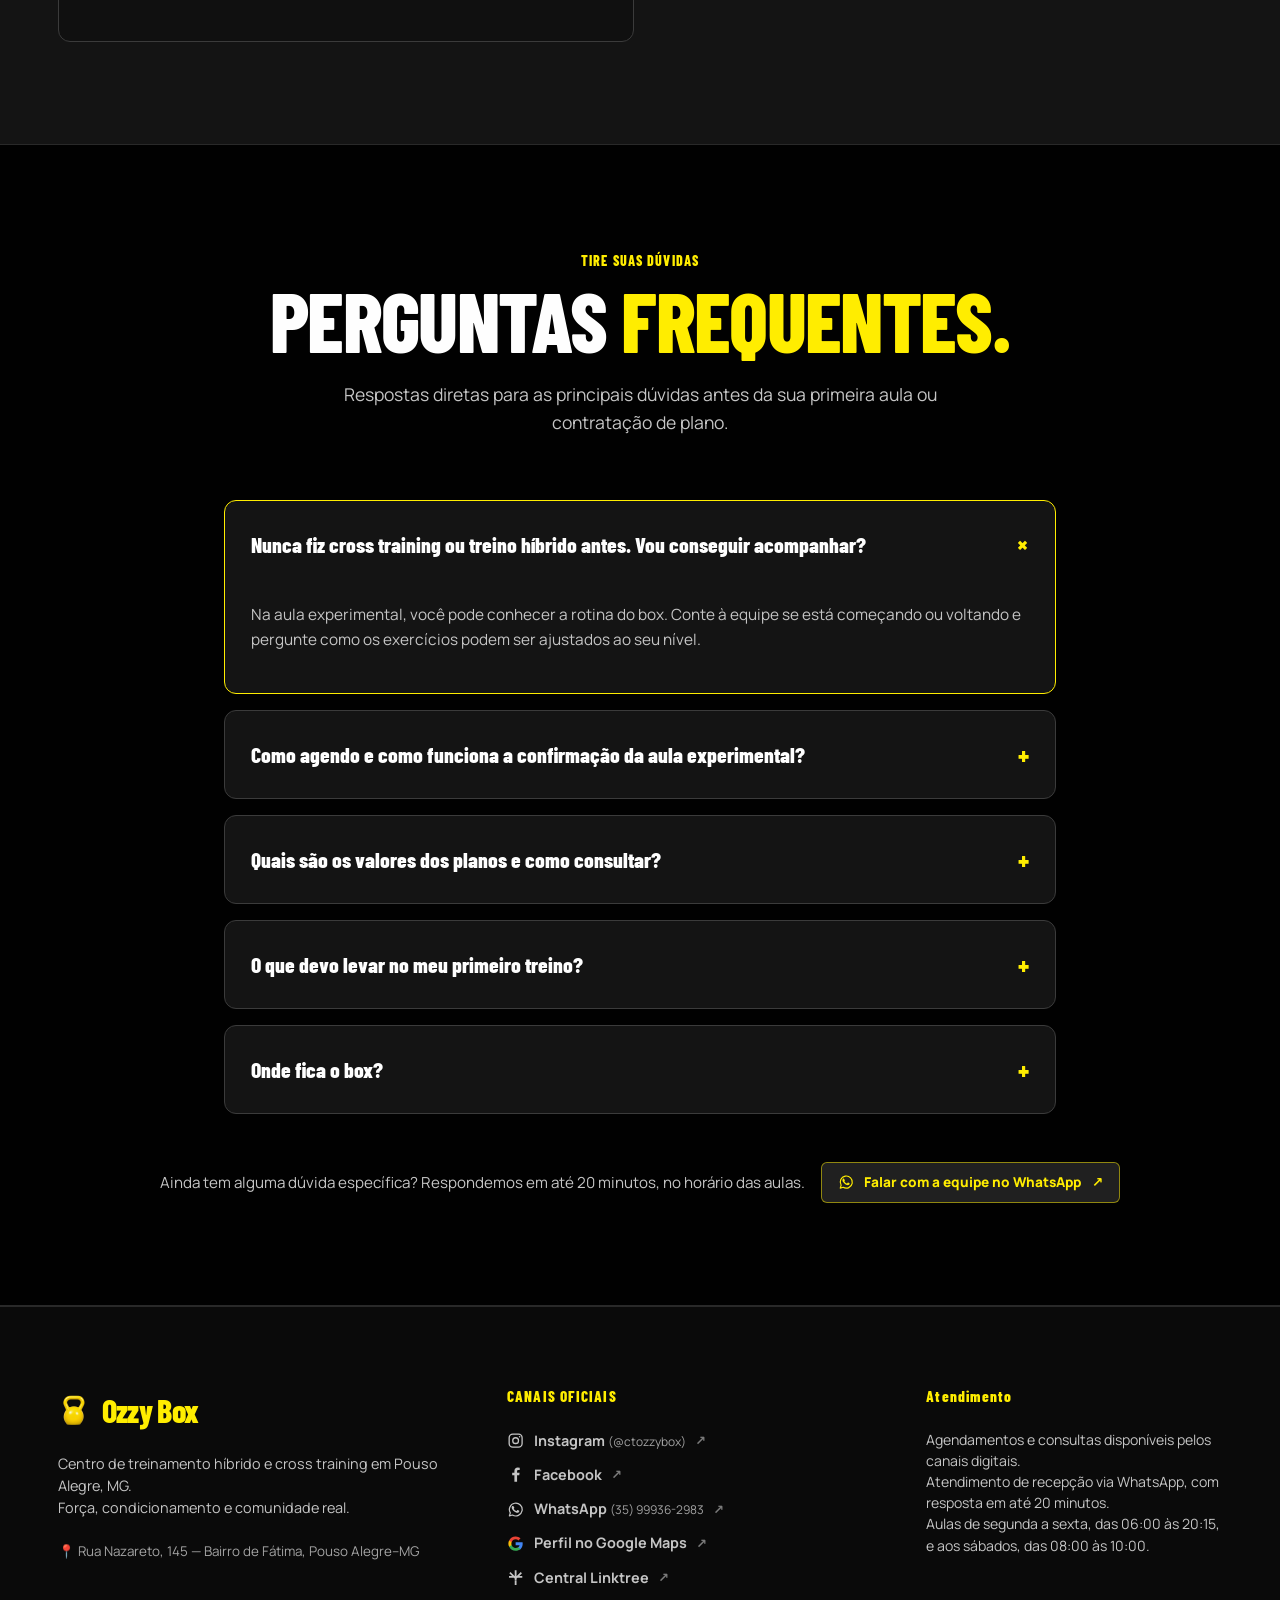
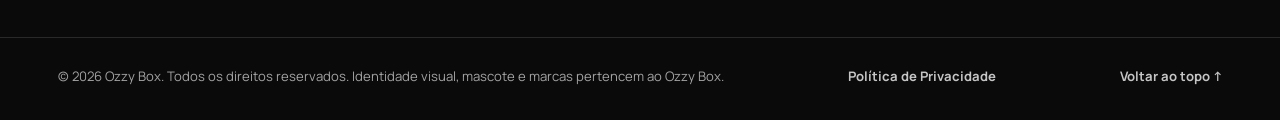
==== commit f017f389: "Substitui arte de boas-vindas por foto real da turma" ====
--- a/index.html
+++ b/index.html
@@ -325,7 +325,7 @@
                 <figcaption><div class="caption-title">Juntos no treino, unidos em cada conquista.</div></figcaption>
               </figure>
               <figure class="gallery-card">
-                <div class="gallery-media-frame"><img src="assets/boas-vindas.webp" alt="Turma na fachada do Ozzy Box e arte de boas-vindas com convite para conhecer os planos." width="787" height="962" loading="lazy" decoding="async"></div>
+                <div class="gallery-media-frame"><img src="assets/turma-ozzybox.webp" alt="Alunos e equipe reunidos dentro do Ozzy Box, ao redor da bandeira da academia." width="1280" height="854" loading="lazy" decoding="async"></div>
                 <figcaption><div class="caption-title">Venha fazer parte do nosso time.</div></figcaption>
               </figure>
             </div>
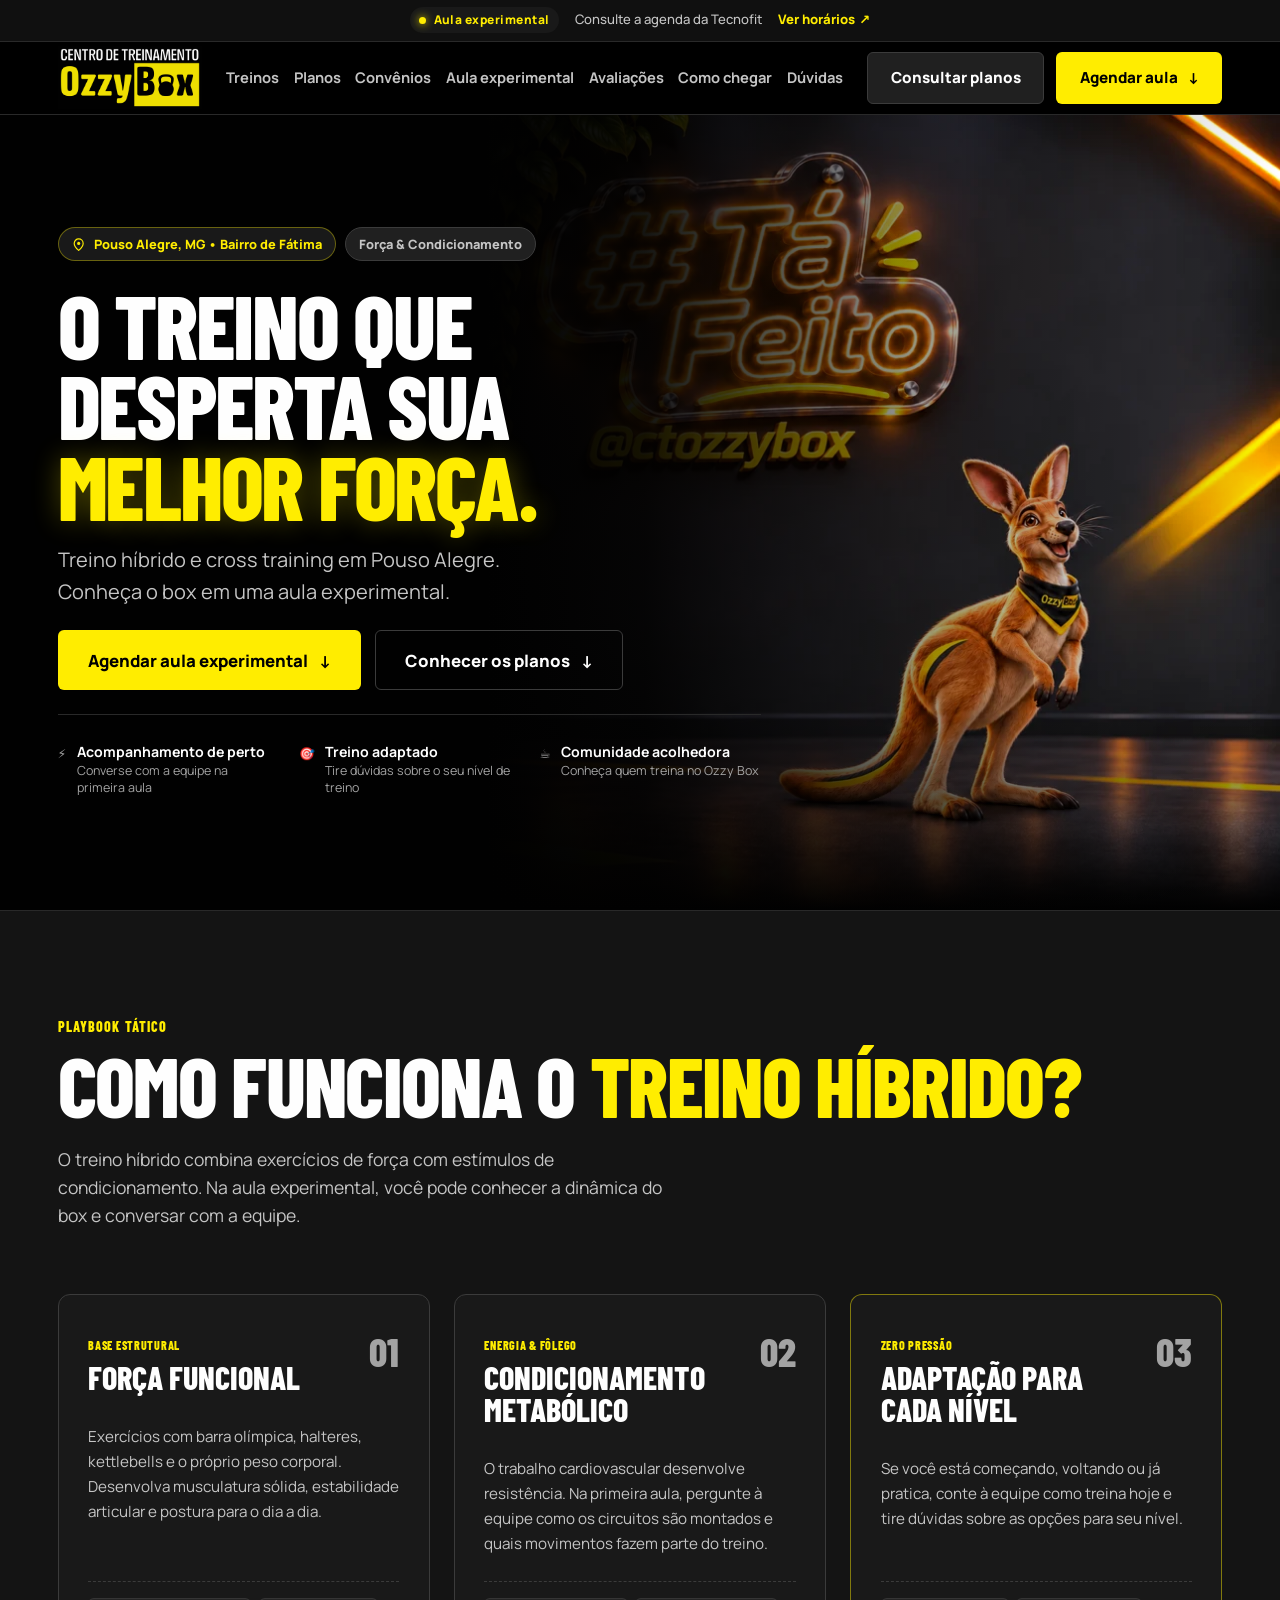
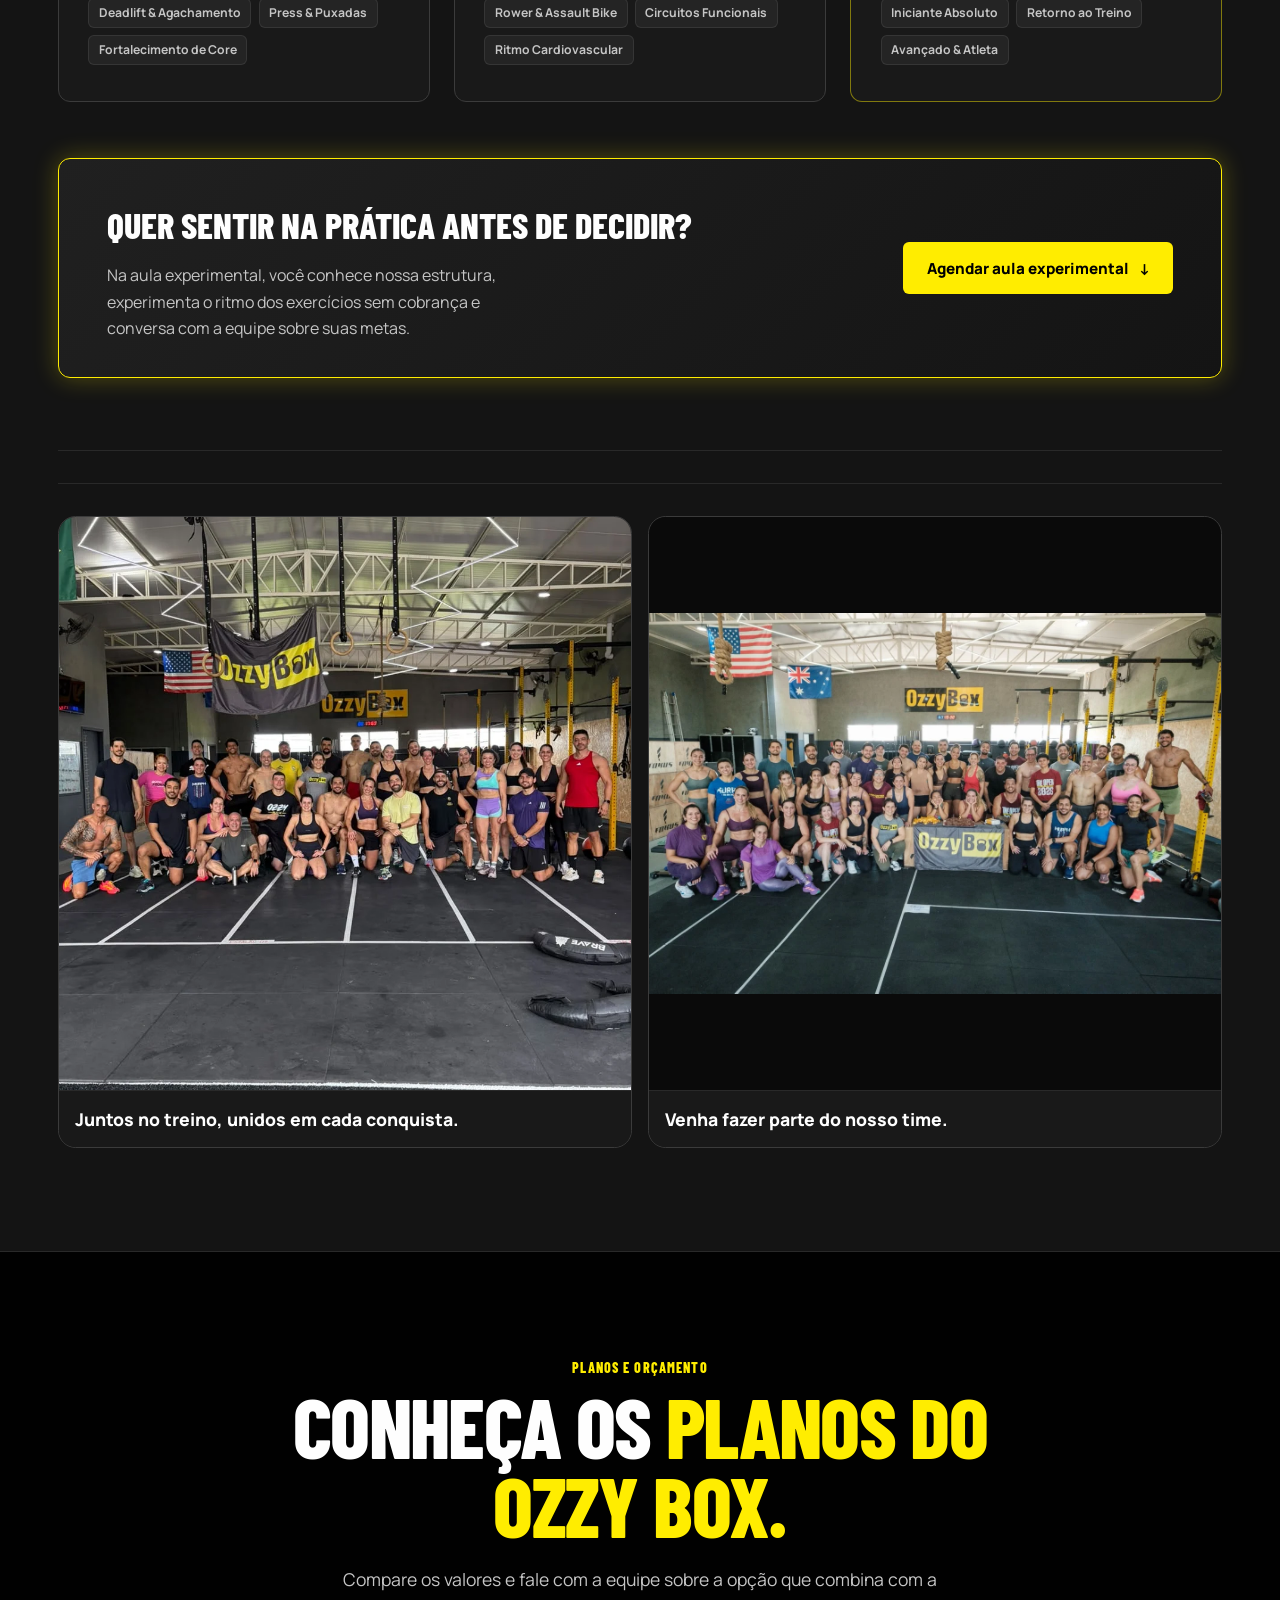
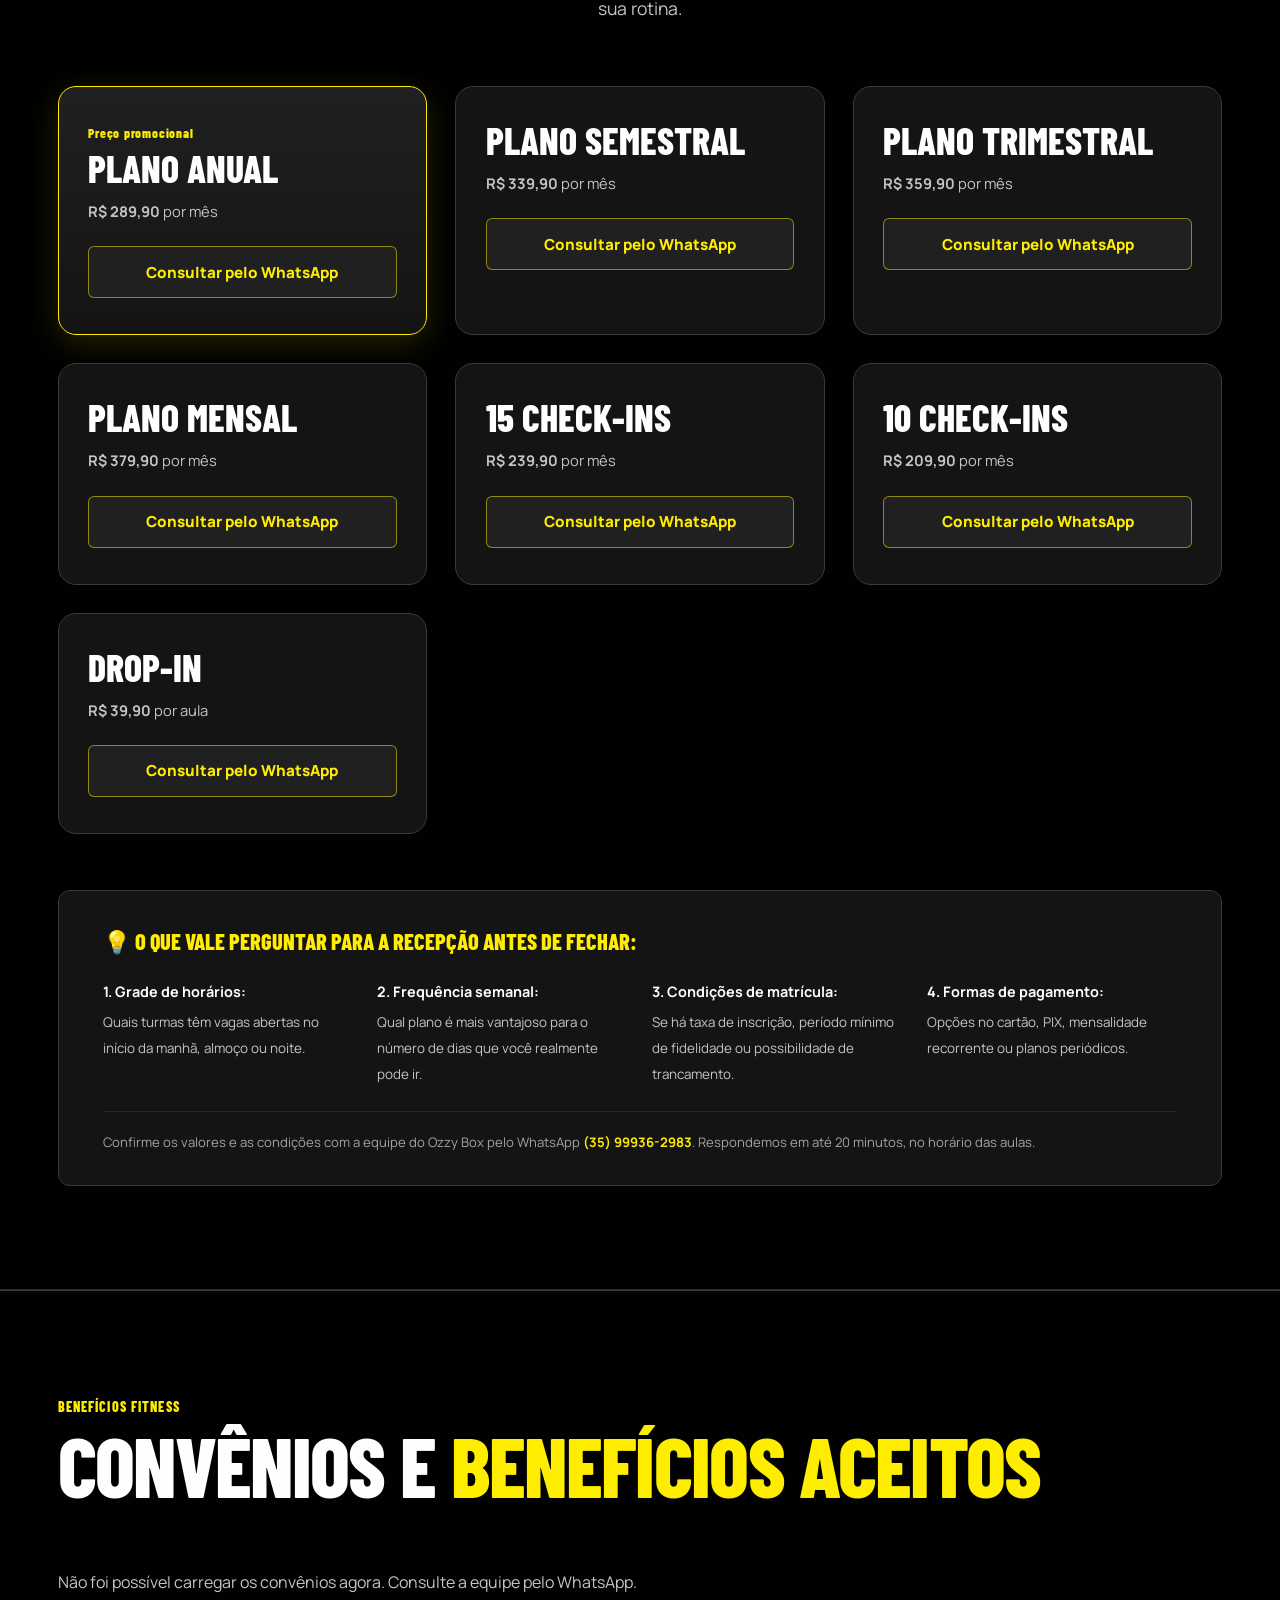
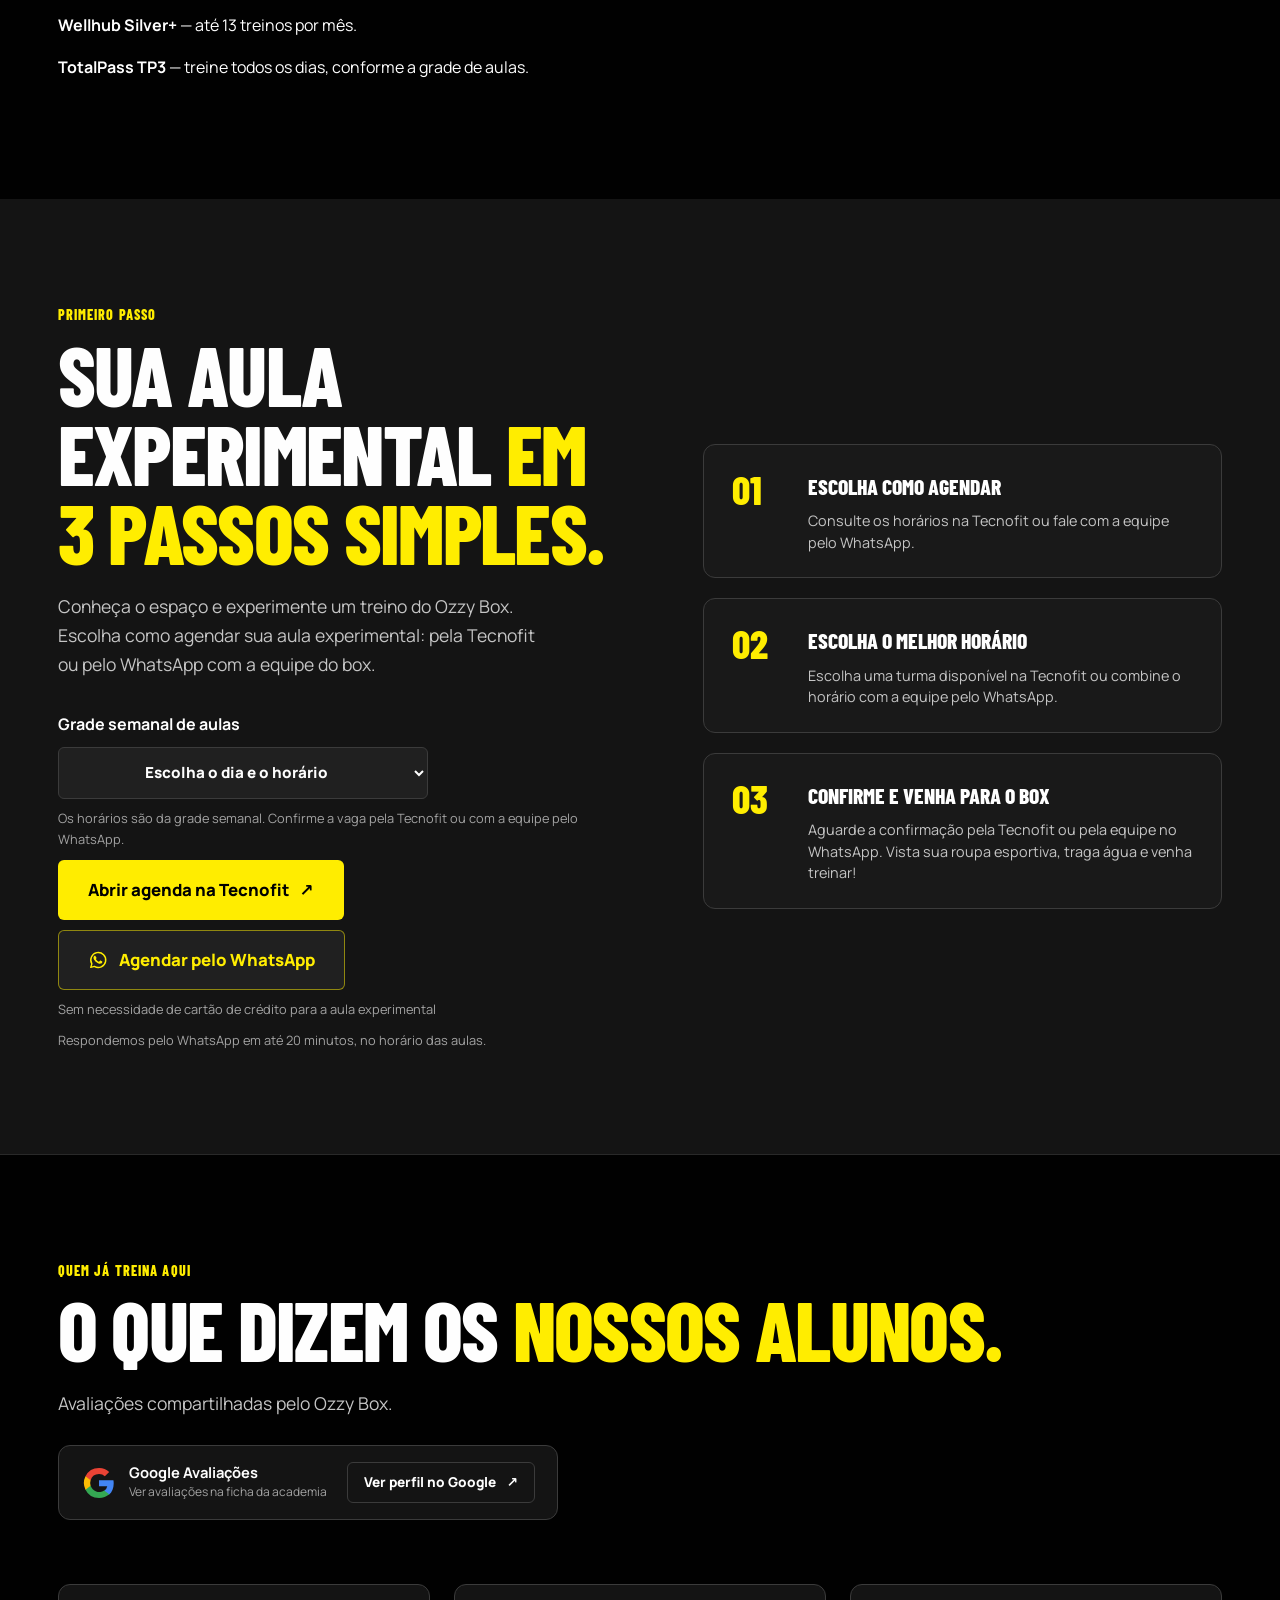
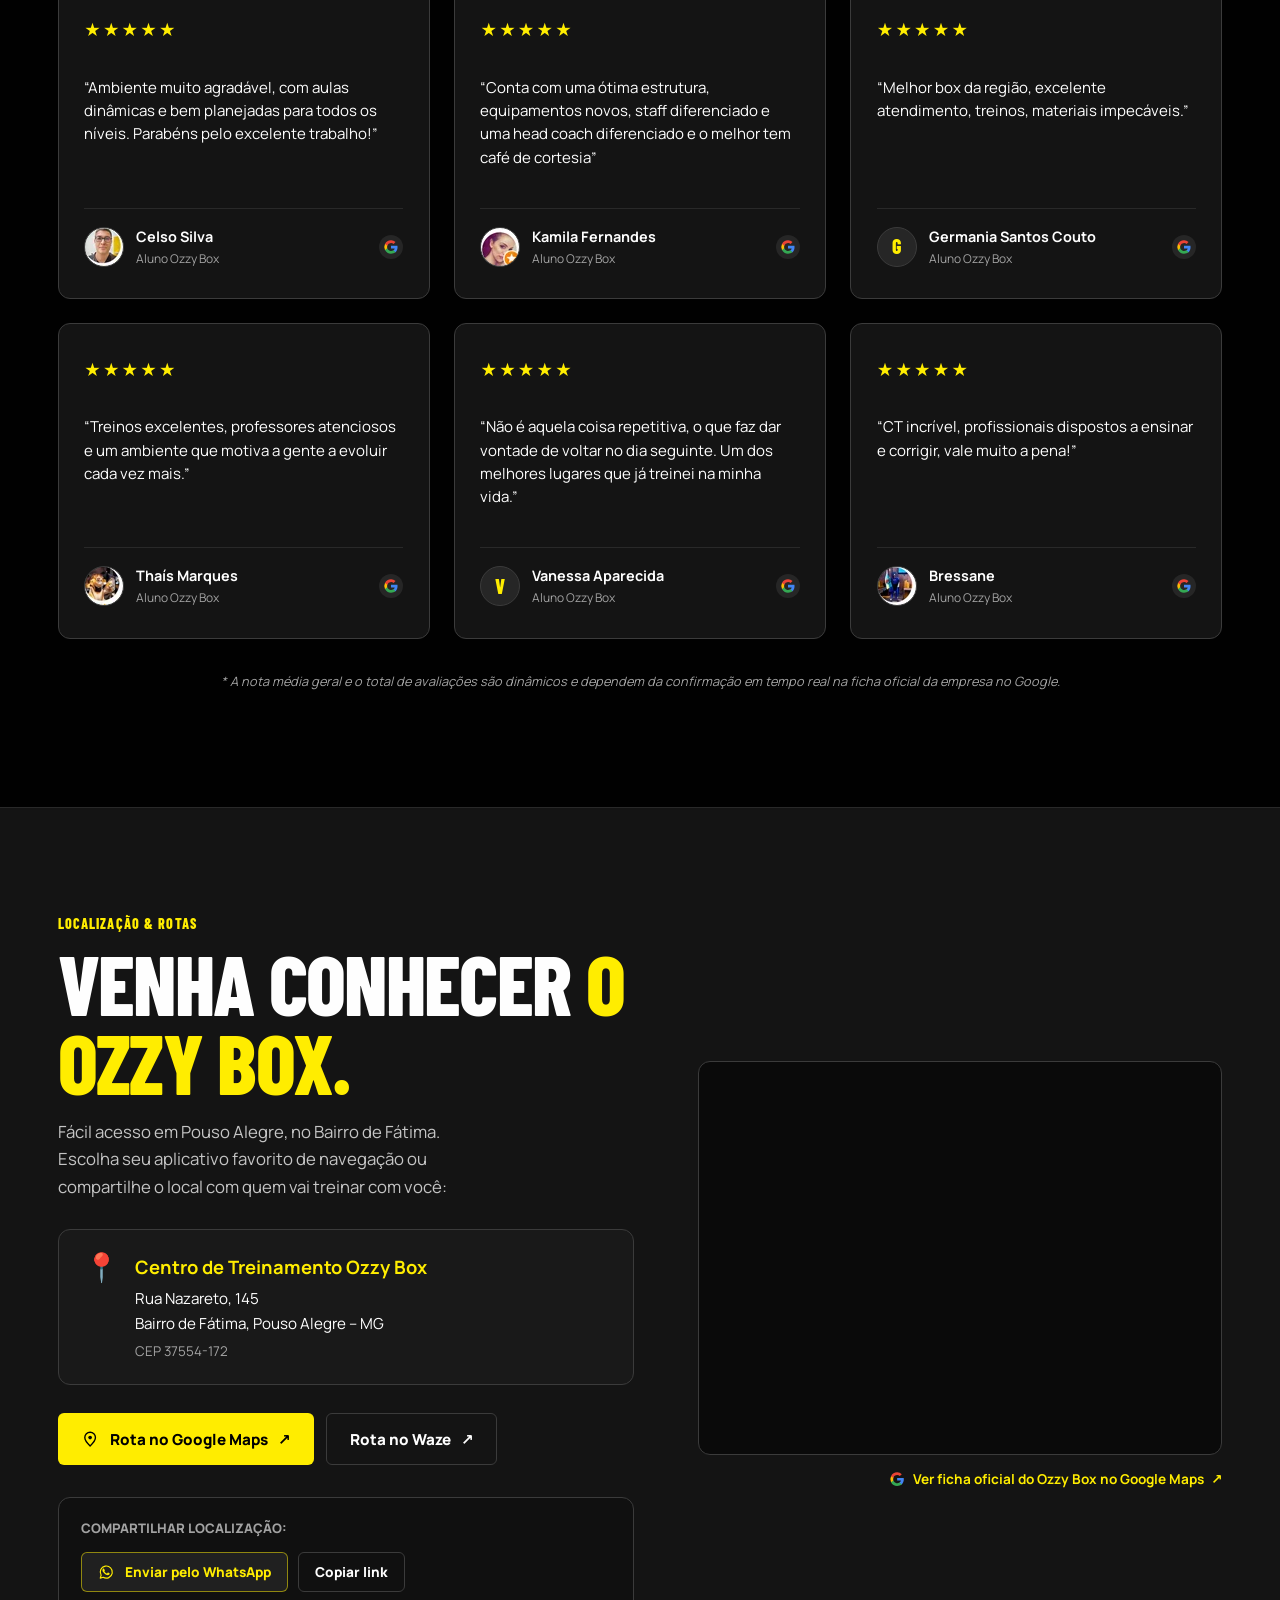
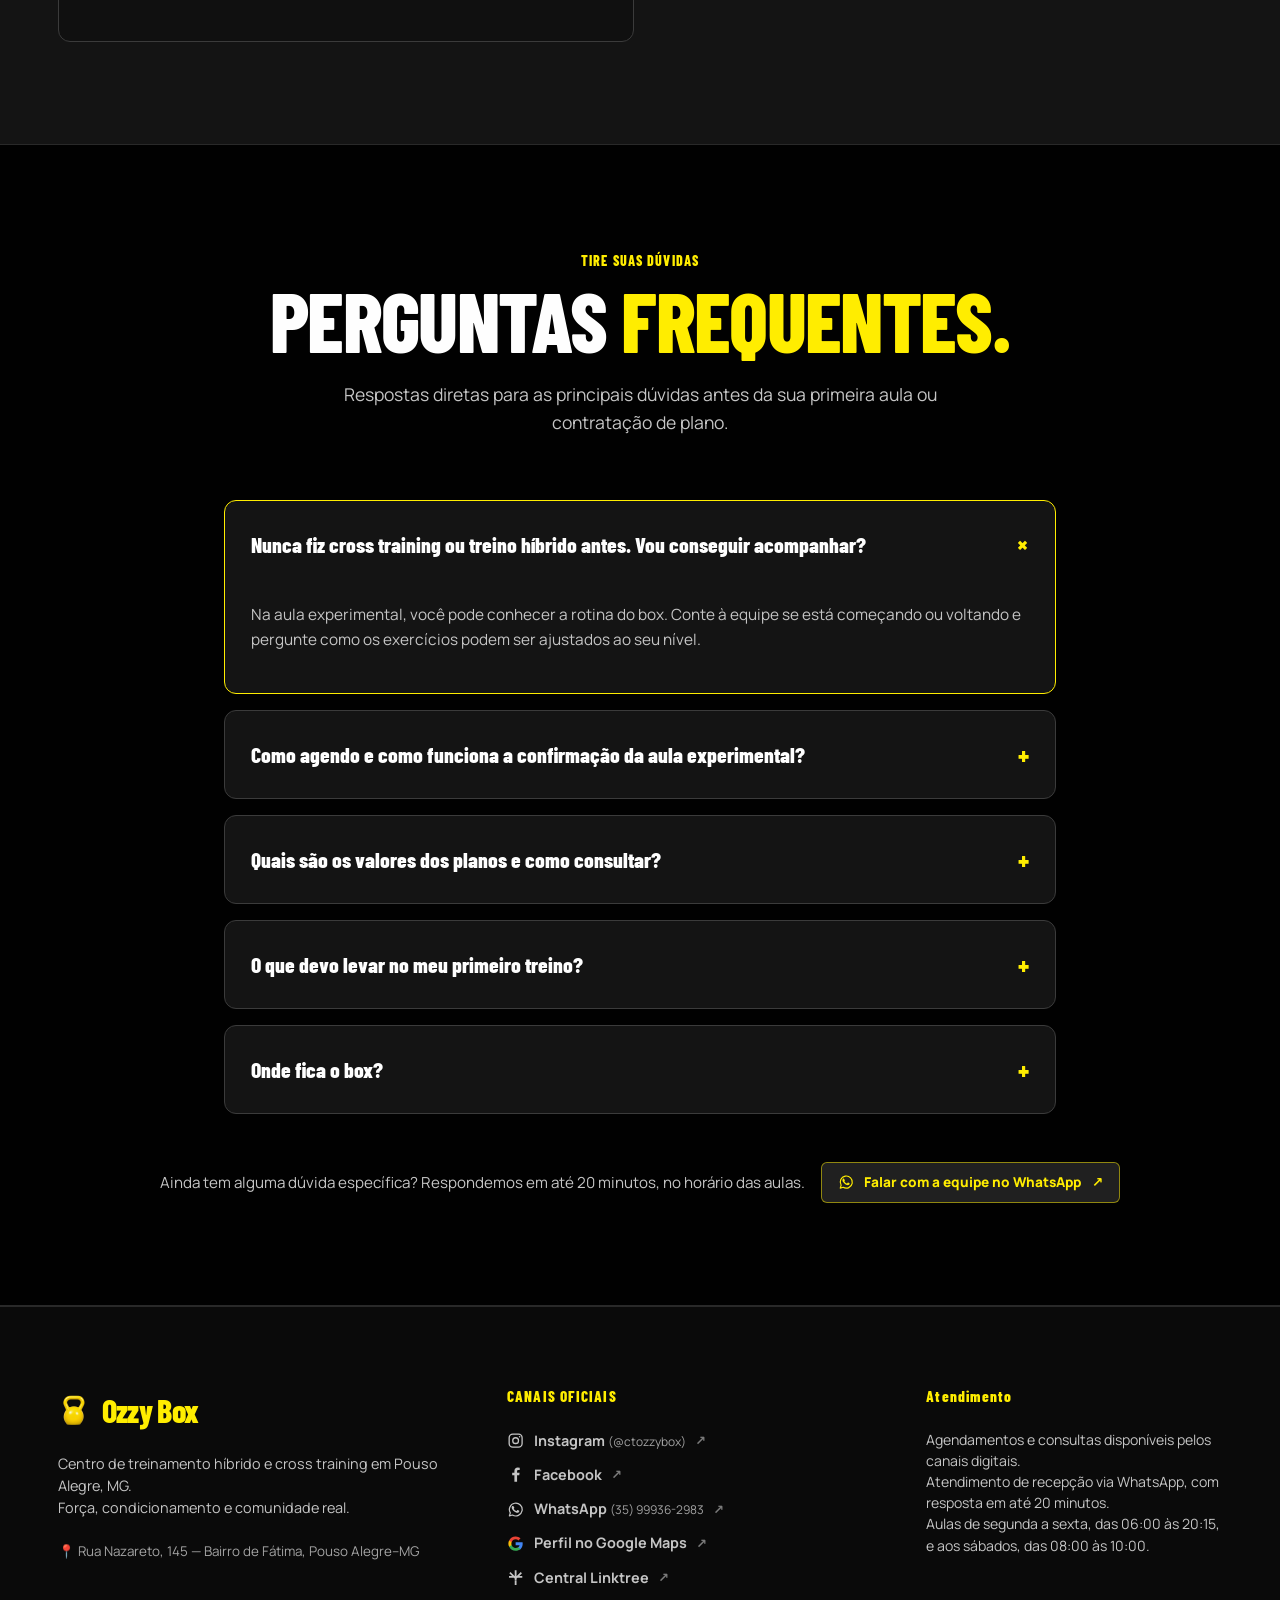
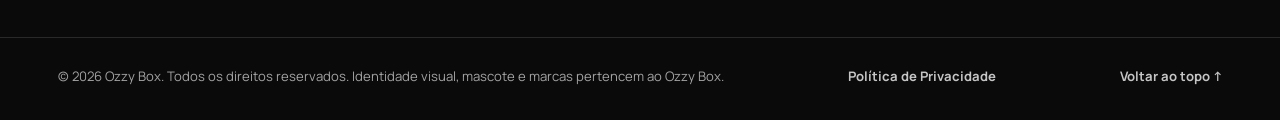
==== commit 554cd5e2: "Mostra todas as pessoas na nova foto da turma" ====
--- a/index.html
+++ b/index.html
@@ -21,7 +21,7 @@
   <meta name="twitter:title" content="Ozzy Box | Treino Híbrido em Pouso Alegre">
   <meta name="twitter:image" content="https://ctozzybox.com.br/assets/compartilhamento.jpg">
   <link rel="icon" href="assets/kettlebell-real.png" type="image/png">
-  <link rel="stylesheet" href="style.css?v=038819690c3b">
+  <link rel="stylesheet" href="style.css?v=c5d41385b508">
   <script type="application/ld+json">
   {
     "@context": "https://schema.org",
--- a/style.css
+++ b/style.css
@@ -1944,3 +1944,5 @@
 .community-block .gallery-media-frame img { display: block; width: 100%; height: 100%; object-fit: cover; object-position: center; }
 .community-block .gallery-card figcaption { padding: clamp(.65rem, 2vw, 1rem); }
 .community-block .caption-title { font-family: var(--font-body); font-size: clamp(.8rem, 1.5vw, 1.1rem); line-height: 1.4; text-transform: none; overflow-wrap: anywhere; }
+
+.community-block .gallery-media-frame img[src="assets/turma-ozzybox.webp"] { object-fit: contain; }
